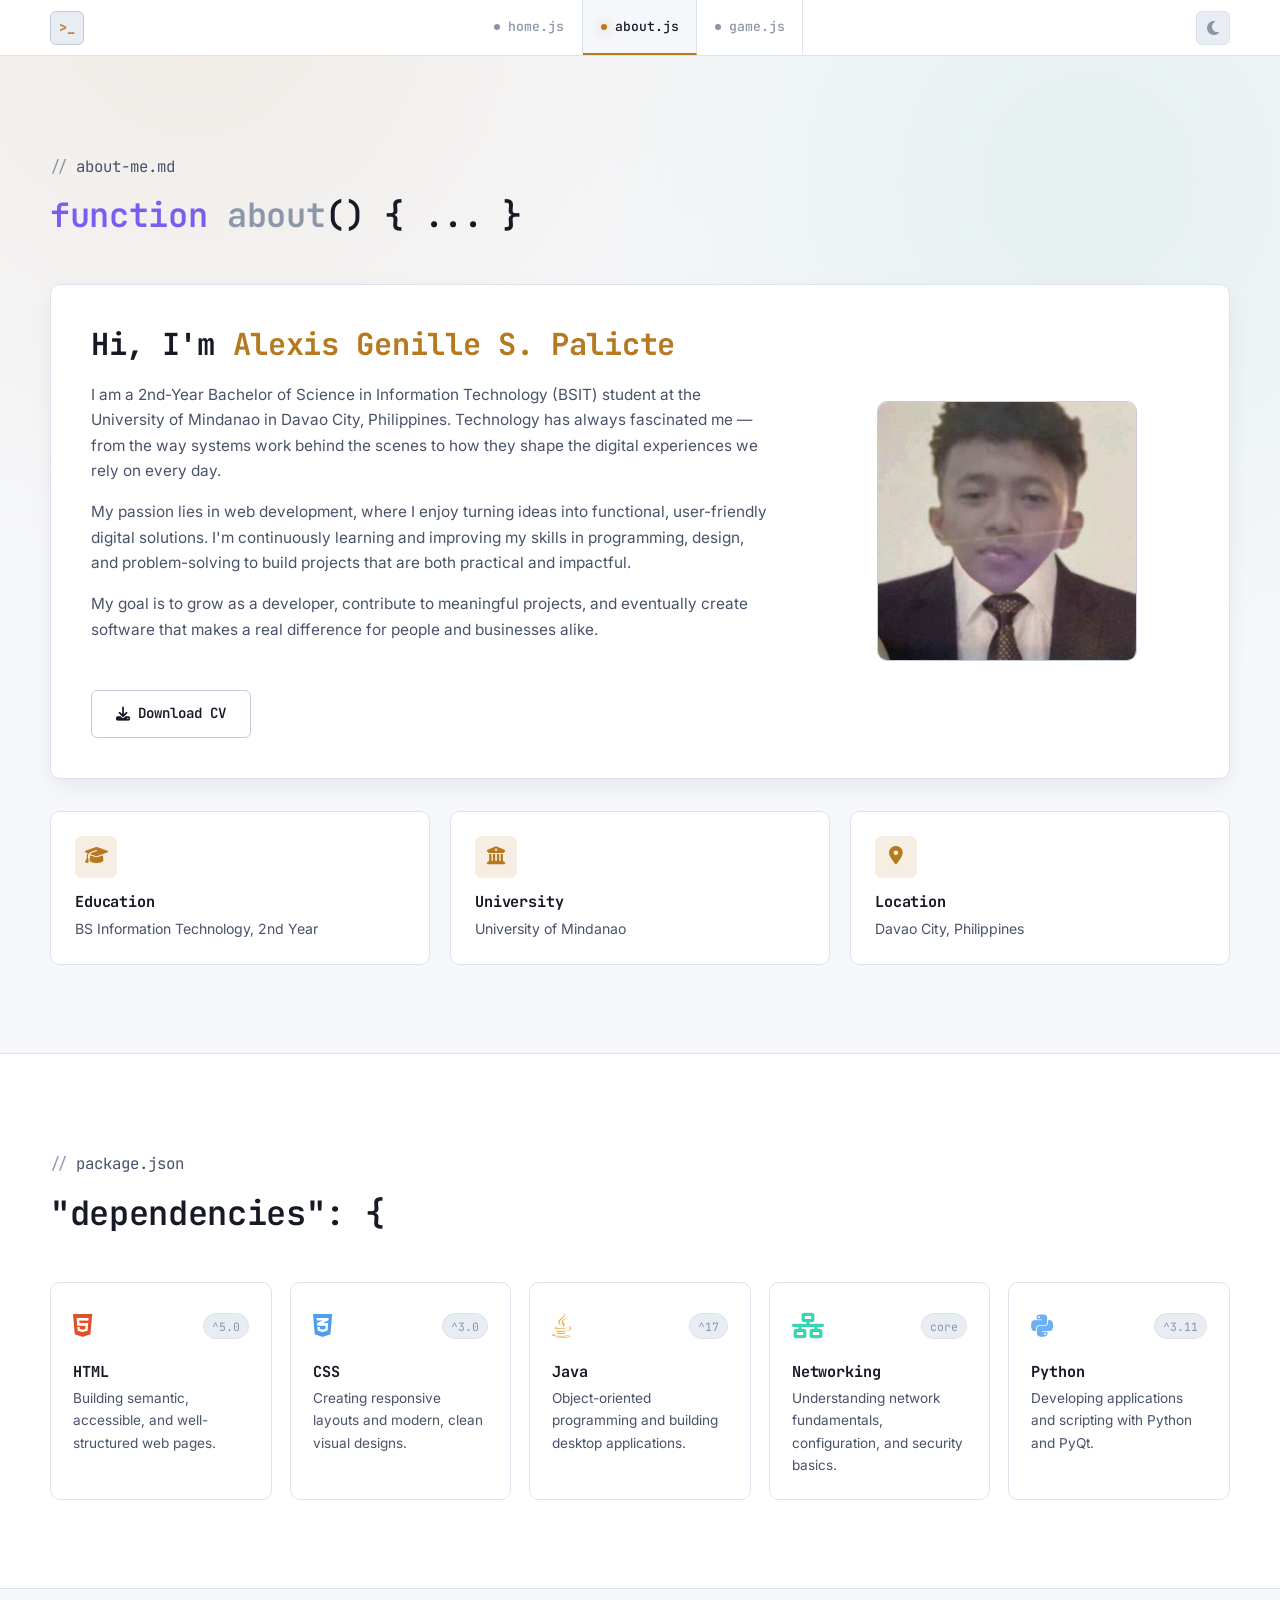
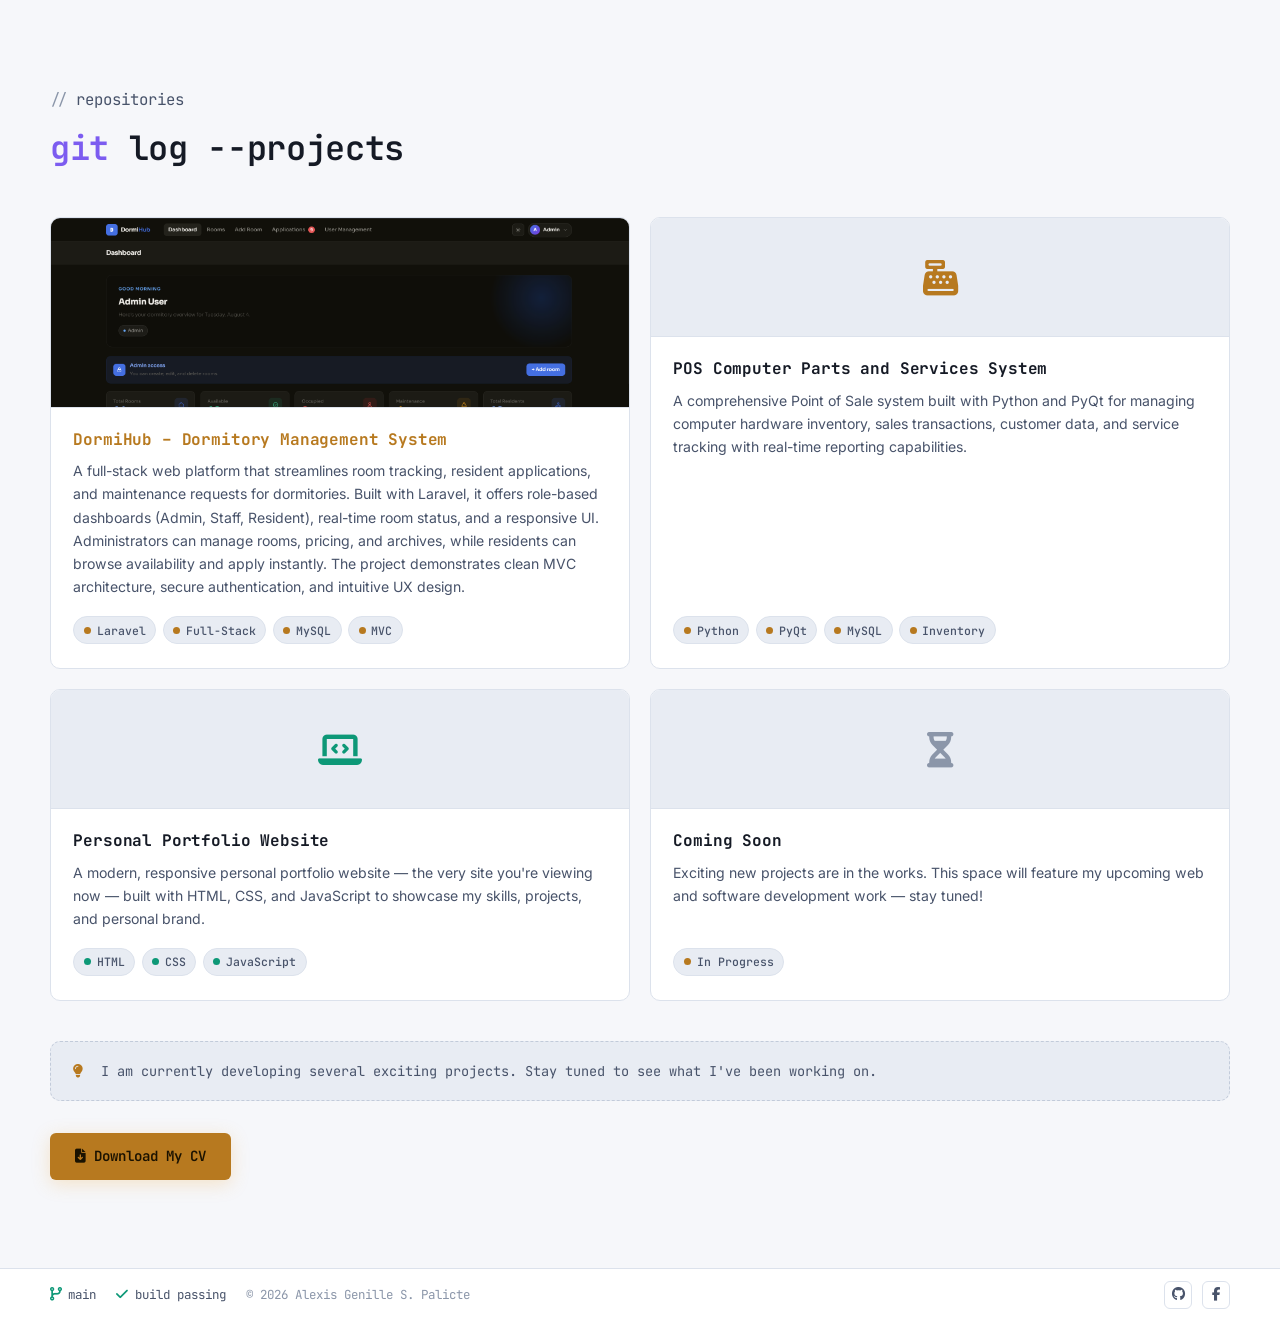
==== about.html @ ab134017 "first commit" ====
<!DOCTYPE html>
<html lang="en">
<head>
  <meta charset="UTF-8">
  <meta name="viewport" content="width=device-width, initial-scale=1.0">

  <!-- SEO Meta Tags -->
  <title>About Me | Alexis Genille S. Palicte</title>
  <meta name="description" content="Learn more about Alexis Genille S. Palicte — a 2nd-Year BSIT student at the University of Mindanao, his skills, education, and projects including DormiHub (Dormitory Management System) and a POS Computer Parts and Services System built with Python PyQt.">
  <meta name="keywords" content="About Alexis Palicte, BSIT Portfolio, Skills, Projects, DormiHub, POS System, University of Mindanao">
  <meta name="author" content="Alexis Genille S. Palicte">

  <!-- Open Graph -->
  <meta property="og:title" content="About Me | Alexis Genille S. Palicte">
  <meta property="og:description" content="2nd-Year BSIT Student at the University of Mindanao. Skills, education, and projects.">
  <meta property="og:type" content="website">
  <meta property="og:image" content="2x2.jpg">
  <meta property="og:url" content="about.html">

  <!-- Twitter Card -->
  <meta name="twitter:card" content="summary">
  <meta name="twitter:title" content="About Me | Alexis Genille S. Palicte">
  <meta name="twitter:description" content="2nd-Year BSIT Student at the University of Mindanao.">
  <meta name="twitter:image" content="2x2.jpg">

  <!-- Google Fonts: JetBrains Mono / Inter -->
  <link rel="preconnect" href="https://fonts.googleapis.com">
  <link rel="preconnect" href="https://fonts.gstatic.com" crossorigin>
  <link href="https://fonts.googleapis.com/css2?family=JetBrains+Mono:wght@400;500;600;700;800&family=Inter:wght@400;500;600;700;800&display=swap" rel="stylesheet">

  <!-- Font Awesome 6 (Free) -->
  <link rel="stylesheet" href="https://cdnjs.cloudflare.com/ajax/libs/font-awesome/6.5.2/css/all.min.css">

  <!-- Favicon (inline SVG "AP") -->
  <link rel="icon" href="data:image/svg+xml,<svg xmlns='http://www.w3.org/2000/svg' viewBox='0 0 100 100'><rect width='100' height='100' rx='20' fill='%230a0e14'/><text x='50' y='65' font-size='38' font-family='monospace' font-weight='bold' fill='%23f0a93c' text-anchor='middle'>AP</text></svg>">

  <!-- Theme-color meta (read by browsers for UI tinting) -->
  <meta name="theme-color" content="#0a0e14" id="metaThemeColor">

  <!-- Anti-FOUC: apply saved theme before page renders -->
  <script>
    (function(){try{var t=localStorage.getItem('theme');if(t==='light'){document.documentElement.setAttribute('data-theme','light');var m=document.getElementById('metaThemeColor');if(m)m.setAttribute('content','#f6f7fa');}else if(!t&&window.matchMedia('(prefers-color-scheme: light)').matches){document.documentElement.setAttribute('data-theme','light');var m=document.getElementById('metaThemeColor');if(m)m.setAttribute('content','#f6f7fa');}}catch(e){}})();
  </script>

  <!-- Main Stylesheet -->
  <link rel="stylesheet" href="style.css">
</head>

<body>
  <a href="#main" class="skip-link">Skip to main content</a>

  <!-- ==================== NAVIGATION BAR ==================== -->
  <header class="navbar">
    <div class="container navbar__inner">
      <a href="index.html" class="nav-logo" aria-label="Alexis Palicte — Home">&gt;_</a>

      <nav class="nav-links" id="navLinks" aria-label="Main navigation">
        <a href="index.html" class="nav-link"><span class="tab-dot"></span>home.js</a>
        <a href="about.html" class="nav-link active" aria-current="page"><span class="tab-dot"></span>about.js</a>
        <a href="game.html" class="nav-link"><span class="tab-dot"></span>game.js</a>
      </nav>

      <div class="nav-actions">
        <button class="theme-toggle" id="themeToggle" aria-label="Toggle light/dark theme" title="Toggle theme">
          <i class="fa-solid fa-sun" aria-hidden="true"></i>
        </button>
        <button class="nav-toggle" id="navToggle" aria-label="Toggle navigation menu" aria-expanded="false" aria-controls="navLinks">
          <i class="fa-solid fa-bars" aria-hidden="true"></i>
        </button>
      </div>
    </div>
  </header>

  <!-- ==================== MAIN CONTENT ==================== -->
  <main id="main">

    <!-- ---------- BIO SECTION ---------- -->
    <section class="section">
      <div class="container">
        <div class="section__header fade-in">
          <p class="section__eyebrow">about-me.md</p>
          <h2><span class="fn">function</span> <span class="punc">about</span>() { ... }</h2>
        </div>

        <div class="about-bio win fade-in">
          <div class="about-bio__text">
            <h2>Hi, I'm <span>Alexis Genille S. Palicte</span></h2>
            <p>
              I am a 2nd-Year Bachelor of Science in Information Technology (BSIT) student
              at the University of Mindanao in Davao City, Philippines. Technology has always
              fascinated me — from the way systems work behind the scenes to how they shape
              the digital experiences we rely on every day.
            </p>
            <p>
              My passion lies in web development, where I enjoy turning ideas into
              functional, user-friendly digital solutions. I'm continuously learning and
              improving my skills in programming, design, and problem-solving to build
              projects that are both practical and impactful.
            </p>
            <p>
              My goal is to grow as a developer, contribute to meaningful projects, and
              eventually create software that makes a real difference for people and
              businesses alike.
            </p>

            <a href="assets/CV_Alexis_Genille_Palicte.pdf" class="btn btn--outline download-cv" download>
              <i class="fa-solid fa-download" aria-hidden="true"></i> Download CV
            </a>
          </div>

          <div class="about-bio__img-wrap">
            <img src="2x2.jpg" alt="Profile photo of Alexis Genille S. Palicte" class="about-bio__img">
          </div>
        </div>

        <!-- ---------- INFO CARDS ---------- -->
        <div class="info-cards">
          <article class="info-card fade-in">
            <div class="info-card__icon"><i class="fa-solid fa-graduation-cap" aria-hidden="true"></i></div>
            <h3>Education</h3>
            <p>BS Information Technology, 2nd Year</p>
          </article>

          <article class="info-card fade-in">
            <div class="info-card__icon"><i class="fa-solid fa-building-columns" aria-hidden="true"></i></div>
            <h3>University</h3>
            <p>University of Mindanao</p>
          </article>

          <article class="info-card fade-in">
            <div class="info-card__icon"><i class="fa-solid fa-location-dot" aria-hidden="true"></i></div>
            <h3>Location</h3>
            <p>Davao City, Philippines</p>
          </article>
        </div>
      </div>
    </section>

    <!-- ---------- SKILLS SECTION ---------- -->
    <section class="section" style="border-top: 1px solid var(--border); border-bottom: 1px solid var(--border); background: var(--bg-raised);">
      <div class="container">
        <div class="section__header fade-in">
          <p class="section__eyebrow">package.json</p>
          <h2>"dependencies": {</h2>
        </div>

        <div class="skills-grid">
          <article class="skill-card fade-in">
            <div class="skill-card__top">
              <div class="skill-card__icon skill-card__icon--html"><i class="fa-brands fa-html5" aria-hidden="true"></i></div>
              <span class="skill-card__version">^5.0</span>
            </div>
            <h3>HTML</h3>
            <p>Building semantic, accessible, and well-structured web pages.</p>
          </article>

          <article class="skill-card fade-in">
            <div class="skill-card__top">
              <div class="skill-card__icon skill-card__icon--css"><i class="fa-brands fa-css3-alt" aria-hidden="true"></i></div>
              <span class="skill-card__version">^3.0</span>
            </div>
            <h3>CSS</h3>
            <p>Creating responsive layouts and modern, clean visual designs.</p>
          </article>

          <article class="skill-card fade-in">
            <div class="skill-card__top">
              <div class="skill-card__icon skill-card__icon--java"><i class="fa-brands fa-java" aria-hidden="true"></i></div>
              <span class="skill-card__version">^17</span>
            </div>
            <h3>Java</h3>
            <p>Object-oriented programming and building desktop applications.</p>
          </article>

          <article class="skill-card fade-in">
            <div class="skill-card__top">
              <div class="skill-card__icon skill-card__icon--network"><i class="fa-solid fa-network-wired" aria-hidden="true"></i></div>
              <span class="skill-card__version">core</span>
            </div>
            <h3>Networking</h3>
            <p>Understanding network fundamentals, configuration, and security basics.</p>
          </article>

          <article class="skill-card fade-in">
            <div class="skill-card__top">
              <div class="skill-card__icon skill-card__icon--python"><i class="fa-brands fa-python" aria-hidden="true"></i></div>
              <span class="skill-card__version">^3.11</span>
            </div>
            <h3>Python</h3>
            <p>Developing applications and scripting with Python and PyQt.</p>
          </article>
        </div>
      </div>
    </section>

    <!-- ---------- PROJECTS SECTION ---------- -->
    <section class="section">
      <div class="container">
        <div class="section__header fade-in">
          <p class="section__eyebrow">repositories</p>
          <h2><span class="fn">git</span> log --projects</h2>
        </div>

        <div class="projects-grid">
          <!-- DormiHub — Featured Project -->
          <article class="project-card fade-in">
            <img src="Screenshot 2026-08-04 190849.png" alt="Screenshot of the DormiHub Dormitory Management System interface" class="project-card__img">
            <div class="project-card__body">
              <h3><a href="https://dormihub.onrender.com/" target="_blank" rel="noopener noreferrer">DormiHub – Dormitory Management System</a></h3>
              <p>
                A full-stack web platform that streamlines room tracking, resident applications, and
                maintenance requests for dormitories. Built with Laravel, it offers role-based dashboards
                (Admin, Staff, Resident), real-time room status, and a responsive UI. Administrators can
                manage rooms, pricing, and archives, while residents can browse availability and apply
                instantly. The project demonstrates clean MVC architecture, secure authentication, and
                intuitive UX design.
              </p>
              <div class="project-tags">
                <span class="project-tag">Laravel</span>
                <span class="project-tag">Full-Stack</span>
                <span class="project-tag">MySQL</span>
                <span class="project-tag">MVC</span>
              </div>
            </div>
          </article>

          <!-- Mandatory POS Project -->
          <article class="project-card fade-in">
            <div class="project-card__icon"><i class="fa-solid fa-cash-register" aria-hidden="true"></i></div>
            <div class="project-card__body">
              <h3>POS Computer Parts and Services System</h3>
              <p>
                A comprehensive Point of Sale system built with Python and PyQt for managing
                computer hardware inventory, sales transactions, customer data, and service
                tracking with real-time reporting capabilities.
              </p>
              <div class="project-tags">
                <span class="project-tag">Python</span>
                <span class="project-tag">PyQt</span>
                <span class="project-tag">MySQL</span>
                <span class="project-tag">Inventory</span>
              </div>
            </div>
          </article>

          <!-- Personal Portfolio Website -->
          <article class="project-card fade-in">
            <div class="project-card__icon project-card__icon--green"><i class="fa-solid fa-laptop-code" aria-hidden="true"></i></div>
            <div class="project-card__body">
              <h3>Personal Portfolio Website</h3>
              <p>
                A modern, responsive personal portfolio website — the very site you're
                viewing now — built with HTML, CSS, and JavaScript to showcase my skills,
                projects, and personal brand.
              </p>
              <div class="project-tags">
                <span class="project-tag project-tag--green">HTML</span>
                <span class="project-tag project-tag--green">CSS</span>
                <span class="project-tag project-tag--green">JavaScript</span>
              </div>
            </div>
          </article>

          <!-- Coming Soon -->
          <article class="project-card fade-in">
            <div class="project-card__icon project-card__icon--gray"><i class="fa-solid fa-hourglass-half" aria-hidden="true"></i></div>
            <div class="project-card__body">
              <h3>Coming Soon</h3>
              <p>
                Exciting new projects are in the works. This space will feature my upcoming
                web and software development work — stay tuned!
              </p>
              <div class="project-tags">
                <span class="project-tag">In Progress</span>
              </div>
            </div>
          </article>
        </div>

        <!-- Ongoing message -->
        <div class="projects-message fade-in">
          <i class="fa-solid fa-lightbulb" aria-hidden="true"></i>
          I am currently developing several exciting projects. Stay tuned to see what I've been working on.
        </div>

        <div class="download-cv">
          <a href="assets/CV_Alexis_Genille_Palicte.pdf" class="btn btn--primary" download>
            <i class="fa-solid fa-file-arrow-down" aria-hidden="true"></i> Download My CV
          </a>
        </div>
      </div>
    </section>
  </main>

  <!-- ==================== FOOTER ==================== -->
  <footer class="footer">
    <div class="container footer__inner">
      <div class="footer__status">
        <span><i class="fa-solid fa-code-branch" aria-hidden="true"></i> main</span>
        <span><i class="fa-solid fa-check" aria-hidden="true"></i> build passing</span>
        <span class="footer__tagline">&copy; 2026 Alexis Genille S. Palicte</span>
      </div>
      <div class="footer__socials">
        <a href="https://github.com/Alexis20050" target="_blank" rel="noopener noreferrer" aria-label="GitHub profile">
          <i class="fa-brands fa-github" aria-hidden="true"></i>
        </a>
        <a href="https://www.facebook.com/kyrie.strong.3" target="_blank" rel="noopener noreferrer" aria-label="Facebook profile">
          <i class="fa-brands fa-facebook-f" aria-hidden="true"></i>
        </a>
      </div>
    </div>
  </footer>

  <!-- Shared JavaScript -->
  <script src="script.js"></script>
</body>
</html>
---- style.css ----
/* ============================================================
   PERSONAL PORTFOLIO WEBSITE — Alexis Genille S. Palicte
   Design system: "editor" — a dark IDE-inspired identity built
   for a working programmer, not a template.
   ============================================================ */

/* ---------- CSS Custom Properties (Theme) ---------- */
:root {
  /* surfaces */
  --bg: #0a0e14;
  --bg-raised: #0f1420;
  --bg-panel: #121826;
  --bg-panel-2: #182131;
  --bg-inset: #060911;

  /* borders */
  --border: #212b3d;
  --border-strong: #2e3a52;

  /* text */
  --text: #e8edf6;
  --text-muted: #90a0b7;
  --text-dim: #5b6883;

  /* accents — amber "compiling" + teal "success" + violet "keyword" */
  --accent: #f0a93c;
  --accent-dim: #c98a2e;
  --accent-soft: rgba(240, 169, 60, 0.12);
  --teal: #35d6b0;
  --teal-soft: rgba(53, 214, 176, 0.12);
  --violet: #b58cf5;
  --violet-soft: rgba(181, 140, 245, 0.12);
  --red: #f16b6f;

  /* legacy aliases kept so nothing silently breaks */
  --primary: var(--accent);
  --primary-dark: var(--accent-dim);
  --secondary: var(--teal);
  --white: var(--bg-panel);
  --text-dark: var(--text);
  --text-light: var(--text-muted);
  --bg-light: var(--bg);

  --shadow: 0 24px 60px -12px rgba(0, 0, 0, 0.55);
  --shadow-sm: 0 8px 24px -6px rgba(0, 0, 0, 0.4);
  --radius: 10px;
  --radius-sm: 6px;
  --transition: 0.2s cubic-bezier(0.4, 0, 0.2, 1);
  --nav-height: 56px;

  --font-mono: 'JetBrains Mono', 'Fira Code', ui-monospace, monospace;
  --font-main: 'Inter', system-ui, sans-serif;

  /* ambient effects */
  color-scheme: dark;
  --bg-glow-1: rgba(240, 169, 60, 0.06);
  --bg-glow-2: rgba(53, 214, 176, 0.05);
  --grid-line: rgba(255, 255, 255, 0.025);
  --overlay: rgba(6, 9, 17, 0.75);
}

/* ============================================================
   LIGHT THEME — "editor light"
   Overrides on <html data-theme="light">. Set early by an
   inline script so there is never a flash of the wrong theme.
   ============================================================ */
html[data-theme="light"] {
  color-scheme: light;

  /* surfaces */
  --bg: #f6f7fa;
  --bg-raised: #ffffff;
  --bg-panel: #ffffff;
  --bg-panel-2: #edf0f5;
  --bg-inset: #e8ecf3;

  /* borders */
  --border: #dce2ec;
  --border-strong: #c2cbda;

  /* text */
  --text: #151a25;
  --text-muted: #48536a;
  --text-dim: #8b96a9;

  /* accents — darkened for readable contrast on light surfaces */
  --accent: #b7791f;
  --accent-dim: #996419;
  --accent-soft: rgba(183, 121, 31, 0.13);
  --teal: #0d9877;
  --teal-soft: rgba(13, 152, 119, 0.12);
  --violet: #7c5cf0;
  --violet-soft: rgba(124, 92, 240, 0.12);
  --red: #d64550;

  /* ambient effects */
  --bg-glow-1: rgba(183, 121, 31, 0.09);
  --bg-glow-2: rgba(13, 152, 119, 0.07);
  --grid-line: rgba(21, 26, 37, 0.055);
  --overlay: rgba(21, 26, 37, 0.45);

  --shadow: 0 24px 60px -12px rgba(21, 26, 37, 0.18);
  --shadow-sm: 0 8px 24px -6px rgba(21, 26, 37, 0.1);
}

/* Light-mode micro overrides for values hardcoded for the dark theme */
html[data-theme="light"] .hero__img,
html[data-theme="light"] .about-bio__img {
  filter: grayscale(0.08) contrast(1.02);
}

html[data-theme="light"] .social-btn--github i { color: #334155; }
html[data-theme="light"] .social-btn--fb i     { color: #1e6fd9; }

html[data-theme="light"] .nav-link.active .tab-dot {
  box-shadow: 0 0 8px rgba(183, 121, 31, 0.5);
}

/* Smooth cross-fade when the theme is switched (JS adds/removes the class) */
html.theme-transition *,
html.theme-transition *::before,
html.theme-transition *::after {
  transition: background-color 0.3s ease, border-color 0.3s ease,
              color 0.3s ease, box-shadow 0.3s ease, fill 0.3s ease !important;
}

/* ---------- Reset & Base ---------- */
* {
  margin: 0;
  padding: 0;
  box-sizing: border-box;
}

html {
  scroll-behavior: smooth;
}

@media (prefers-reduced-motion: reduce) {
  html { scroll-behavior: auto; }
  *, *::before, *::after {
    animation-duration: 0.001ms !important;
    animation-iteration-count: 1 !important;
    transition-duration: 0.001ms !important;
    scroll-behavior: auto !important;
  }
}

body {
  font-family: var(--font-main);
  background-color: var(--bg);
  background-image:
    radial-gradient(circle at 15% 0%, var(--bg-glow-1), transparent 40%),
    radial-gradient(circle at 85% 20%, var(--bg-glow-2), transparent 40%);
  background-attachment: fixed;
  color: var(--text);
  line-height: 1.65;
  min-height: 100vh;
  display: flex;
  flex-direction: column;
  padding-top: var(--nav-height);
}

img {
  max-width: 100%;
  display: block;
}

a {
  text-decoration: none;
  color: var(--accent);
  transition: color var(--transition);
}

a:hover {
  color: #f6c479;
}

ul {
  list-style: none;
}

.container {
  width: min(1180px, 100% - 3rem);
  margin-inline: auto;
}

h1, h2, h3, h4 {
  line-height: 1.25;
  font-weight: 700;
  letter-spacing: -0.01em;
}

.section {
  padding: 5.5rem 0;
}

/* Section header styled as a code comment + file path */
.section__eyebrow {
  display: inline-flex;
  align-items: center;
  gap: 0.5rem;
  font-family: var(--font-mono);
  font-size: 0.8rem;
  color: var(--teal);
  margin-bottom: 0.9rem;
}

.section__eyebrow::before {
  content: '//';
  color: var(--text-dim);
}

.section__header {
  margin-bottom: 3rem;
}

.section__header h2 {
  font-family: var(--font-mono);
  font-size: clamp(1.5rem, 3.4vw, 2.1rem);
  color: var(--text);
  font-weight: 600;
}

.section__header h2 .fn {
  color: var(--violet);
}

.section__header h2 .punc {
  color: var(--text-dim);
}

.section__header p {
  color: var(--text-muted);
  margin-top: 0.6rem;
  max-width: 560px;
  font-size: 0.98rem;
}

/* ---------- Focus Styles (Accessibility) ---------- */
a:focus-visible,
button:focus-visible,
input:focus-visible,
select:focus-visible,
textarea:focus-visible {
  outline: 2px solid var(--accent);
  outline-offset: 2px;
  border-radius: 4px;
}

/* ---------- Skip Link ---------- */
.skip-link {
  position: absolute;
  top: -100px;
  left: 16px;
  background: var(--accent);
  color: #1a1200;
  font-weight: 600;
  padding: 0.6rem 1rem;
  border-radius: var(--radius-sm);
  z-index: 9999;
  transition: top var(--transition);
}

.skip-link:focus {
  top: 10px;
}

/* ============================================================
   NAVIGATION — styled as an editor tab bar
   ============================================================ */
.navbar {
  position: fixed;
  top: 0;
  left: 0;
  right: 0;
  height: var(--nav-height);
  background: var(--bg-raised);
  border-bottom: 1px solid var(--border);
  z-index: 1000;
}

.navbar__inner {
  height: 100%;
  display: flex;
  align-items: center;
  justify-content: space-between;
  gap: 1rem;
}

/* Logo badge — prompt glyph */
.nav-logo {
  display: inline-flex;
  align-items: center;
  justify-content: center;
  width: 34px;
  height: 34px;
  border-radius: var(--radius-sm);
  background: var(--bg-inset);
  border: 1px solid var(--border-strong);
  color: var(--accent);
  font-family: var(--font-mono);
  font-weight: 700;
  font-size: 0.85rem;
  transition: border-color var(--transition), color var(--transition);
  flex-shrink: 0;
}

.nav-logo:hover {
  border-color: var(--accent);
  color: #f6c479;
}

/* Nav links styled as file tabs */
.nav-links {
  display: flex;
  align-items: stretch;
  gap: 0;
  height: 100%;
}

.nav-link {
  display: inline-flex;
  align-items: center;
  gap: 0.5rem;
  padding: 0 1.1rem;
  height: 100%;
  color: var(--text-dim);
  font-family: var(--font-mono);
  font-weight: 500;
  font-size: 0.82rem;
  line-height: 1;
  border-right: 1px solid var(--border);
  border-bottom: 2px solid transparent;
  transition: background var(--transition), color var(--transition), border-color var(--transition);
}

.nav-link i {
  font-size: 0.85rem;
  color: inherit;
}

.nav-link .tab-dot {
  width: 6px;
  height: 6px;
  border-radius: 50%;
  background: var(--text-dim);
  flex-shrink: 0;
}

.nav-link:hover {
  color: var(--text);
  background: var(--bg-panel);
}

/* Active state — the "open file" tab */
.nav-link.active {
  color: var(--text);
  background: var(--bg);
  border-bottom-color: var(--accent);
}

.nav-link.active .tab-dot {
  background: var(--accent);
  box-shadow: 0 0 8px rgba(240, 169, 60, 0.7);
}

/* Hamburger (mobile) */
.nav-toggle {
  display: none;
  background: none;
  border: none;
  font-size: 1.3rem;
  color: var(--text);
  cursor: pointer;
  padding: 0.5rem;
  border-radius: var(--radius-sm);
}

.nav-toggle:hover {
  color: var(--accent);
}

/* Nav actions group (hamburger + theme toggle) */
.nav-actions {
  display: flex;
  align-items: center;
  gap: 0.6rem;
}

/* Theme toggle — editor-style button */
.theme-toggle {
  display: inline-flex;
  align-items: center;
  justify-content: center;
  width: 34px;
  height: 34px;
  background: var(--bg-inset);
  border: 1px solid var(--border);
  border-radius: var(--radius-sm);
  color: var(--text-dim);
  cursor: pointer;
  font-size: 1rem;
  line-height: 1;
  transition: border-color var(--transition), color var(--transition), background var(--transition);
}

.theme-toggle:hover {
  border-color: var(--accent);
  color: var(--accent);
}

.theme-toggle:active {
  transform: scale(0.92);
}

.theme-toggle i {
  pointer-events: none;
}

/* ============================================================
   FOOTER — styled as an editor status bar
   ============================================================ */
.footer {
  background: var(--bg-raised);
  border-top: 1px solid var(--border);
  color: var(--text-muted);
  padding: 0;
  margin-top: auto;
  font-family: var(--font-mono);
  font-size: 0.78rem;
}

.footer__inner {
  display: flex;
  align-items: center;
  justify-content: space-between;
  gap: 1.5rem;
  padding: 0.75rem 0;
  flex-wrap: wrap;
}

.footer__status {
  display: flex;
  align-items: center;
  gap: 1.25rem;
  flex-wrap: wrap;
}

.footer__status span {
  display: inline-flex;
  align-items: center;
  gap: 0.4rem;
  white-space: nowrap;
}

.footer__status i {
  color: var(--teal);
  font-size: 0.85rem;
}

.footer__center {
  text-align: center;
  color: var(--text-dim);
}

.footer__tagline {
  color: var(--text-dim);
}

.footer__socials {
  display: flex;
  gap: 0.6rem;
}

.footer__socials a {
  display: inline-flex;
  align-items: center;
  justify-content: center;
  width: 28px;
  height: 28px;
  border-radius: var(--radius-sm);
  background: var(--bg-panel);
  border: 1px solid var(--border);
  color: var(--text-muted);
  font-size: 0.85rem;
  transition: background var(--transition), color var(--transition), border-color var(--transition);
}

.footer__socials a:hover {
  border-color: var(--accent);
  color: var(--accent);
}

/* ============================================================
   IDE WINDOW CHROME (shared component)
   Used for hero terminal, cards, project repo cards
   ============================================================ */
.win {
  background: var(--bg-panel);
  border: 1px solid var(--border);
  border-radius: var(--radius);
  box-shadow: var(--shadow-sm);
  overflow: hidden;
}

.win__bar {
  display: flex;
  align-items: center;
  gap: 0.5rem;
  padding: 0.65rem 0.9rem;
  background: var(--bg-panel-2);
  border-bottom: 1px solid var(--border);
}

.win__dot {
  width: 10px;
  height: 10px;
  border-radius: 50%;
  background: var(--border-strong);
}

.win__dot--red { background: #f16b6f; }
.win__dot--yellow { background: #f0c33c; }
.win__dot--green { background: #3fcf8e; }

.win__path {
  margin-left: 0.5rem;
  font-family: var(--font-mono);
  font-size: 0.75rem;
  color: var(--text-dim);
}

/* ============================================================
   HOME PAGE — HERO
   ============================================================ */
.hero {
  position: relative;
  min-height: calc(100vh - var(--nav-height));
  display: flex;
  align-items: center;
  overflow: hidden;
  padding: 3.5rem 0;
}

.hero::before {
  content: '';
  position: absolute;
  inset: 0;
  background-image: linear-gradient(var(--grid-line) 1px, transparent 1px),
    linear-gradient(90deg, var(--grid-line) 1px, transparent 1px);
  background-size: 42px 42px;
  mask-image: radial-gradient(ellipse 80% 60% at 50% 30%, black 40%, transparent 100%);
  pointer-events: none;
}

.hero__inner {
  position: relative;
  z-index: 1;
  display: grid;
  grid-template-columns: 1.15fr 0.85fr;
  align-items: center;
  gap: 3rem;
}

/* Terminal-style intro */
.terminal {
  width: 100%;
  font-family: var(--font-mono);
}

.terminal__body {
  padding: 1.4rem 1.5rem 1.6rem;
  font-size: 0.92rem;
}

.terminal__line {
  display: flex;
  gap: 0.6rem;
  margin-bottom: 0.5rem;
  color: var(--text-muted);
  flex-wrap: wrap;
}

.terminal__prompt {
  color: var(--teal);
  flex-shrink: 0;
}

.terminal__cmd {
  color: var(--text);
}

.terminal__out {
  color: var(--text-muted);
  margin-left: 1.4rem;
  margin-bottom: 0.9rem;
}

.terminal__out strong {
  color: var(--text);
  font-weight: 600;
}

.hero__name {
  font-family: var(--font-mono);
  font-size: clamp(1.5rem, 3.4vw, 2.1rem);
  font-weight: 700;
  color: var(--accent);
  margin: 0.15rem 0 0.35rem;
}

.hero__title {
  font-size: clamp(0.98rem, 1.6vw, 1.1rem);
  color: var(--text);
  font-weight: 500;
}

.hero__tagline {
  font-size: 0.92rem;
  color: var(--text-muted);
  margin-top: 0.35rem;
  max-width: 460px;
}

.cursor {
  display: inline-block;
  width: 8px;
  height: 1.05em;
  background: var(--accent);
  margin-left: 2px;
  vertical-align: text-bottom;
  animation: blink 1s step-end infinite;
}

@keyframes blink {
  0%, 50% { opacity: 1; }
  50.01%, 100% { opacity: 0; }
}

.terminal__actions {
  display: flex;
  flex-wrap: wrap;
  gap: 0.7rem;
  margin-top: 1.3rem;
  padding-top: 1.1rem;
  border-top: 1px dashed var(--border);
}

/* Social buttons */
.social-btn {
  display: inline-flex;
  align-items: center;
  gap: 0.5rem;
  padding: 0.5rem 0.9rem;
  border-radius: var(--radius-sm);
  font-weight: 500;
  font-size: 0.82rem;
  font-family: var(--font-mono);
  background: var(--bg-panel-2);
  color: var(--text-muted);
  border: 1px solid var(--border);
  transition: transform var(--transition), border-color var(--transition), color var(--transition);
}

.social-btn i {
  font-size: 0.95rem;
}

.social-btn--github i  { color: #cbd5e1; }
.social-btn--fb i      { color: #6ab0f3; }
.social-btn--email i   { color: var(--accent); }

.social-btn:hover {
  transform: translateY(-2px);
  border-color: var(--border-strong);
  color: var(--text);
}

/* CTA buttons */
.cta-btns {
  display: flex;
  flex-wrap: wrap;
  gap: 0.9rem;
}

.btn {
  display: inline-flex;
  align-items: center;
  justify-content: center;
  gap: 0.5rem;
  padding: 0.7rem 1.5rem;
  border-radius: var(--radius-sm);
  font-weight: 600;
  font-size: 0.88rem;
  font-family: var(--font-mono);
  border: 1px solid transparent;
  cursor: pointer;
  transition: transform var(--transition), box-shadow var(--transition), background var(--transition), color var(--transition), border-color var(--transition);
}

.btn--primary {
  background: var(--accent);
  color: #1a1200;
  box-shadow: 0 4px 18px rgba(240, 169, 60, 0.25);
}

.btn--primary:hover {
  background: #f6c479;
  transform: translateY(-2px);
  box-shadow: 0 8px 22px rgba(240, 169, 60, 0.32);
  color: #1a1200;
}

.btn--secondary {
  background: var(--teal);
  color: #06231c;
  box-shadow: 0 4px 18px rgba(53, 214, 176, 0.25);
}

.btn--secondary:hover {
  background: #5fe6c6;
  transform: translateY(-2px);
  color: #06231c;
}

.btn--outline {
  background: transparent;
  color: var(--text);
  border-color: var(--border-strong);
}

.btn--outline:hover {
  border-color: var(--accent);
  color: var(--accent);
  transform: translateY(-2px);
}

/* Hero image — bracket frame instead of a circle avatar */
.hero__img-wrap {
  display: flex;
  justify-content: center;
  align-items: center;
  position: relative;
}

.hero__img-frame {
  position: relative;
  width: min(280px, 80%);
}

.hero__img-frame::before,
.hero__img-frame::after {
  content: '';
  position: absolute;
  width: 26px;
  height: 26px;
  border: 2px solid var(--accent);
  z-index: 2;
}

.hero__img-frame::before {
  top: -10px;
  left: -10px;
  border-right: none;
  border-bottom: none;
}

.hero__img-frame::after {
  bottom: -10px;
  right: -10px;
  border-left: none;
  border-top: none;
}

.hero__img {
  width: 100%;
  aspect-ratio: 1 / 1;
  object-fit: cover;
  border: 1px solid var(--border-strong);
  filter: grayscale(0.25) contrast(1.05);
}

.hero__img-tag {
  position: absolute;
  bottom: -14px;
  left: 50%;
  transform: translateX(-50%);
  background: var(--bg-inset);
  border: 1px solid var(--border-strong);
  color: var(--teal);
  font-family: var(--font-mono);
  font-size: 0.7rem;
  padding: 0.25rem 0.7rem;
  border-radius: 20px;
  white-space: nowrap;
  z-index: 3;
}

/* ============================================================
   ABOUT PAGE — BIO
   ============================================================ */
.about-bio {
  display: grid;
  grid-template-columns: 1.3fr 0.7fr;
  align-items: center;
  gap: 3.5rem;
  padding: 2.5rem;
}

.about-bio__text h2 {
  font-family: var(--font-mono);
  font-size: clamp(1.4rem, 3vw, 1.9rem);
  margin-bottom: 1.2rem;
  color: var(--text);
}

.about-bio__text h2 span {
  color: var(--accent);
}

.about-bio__text p {
  color: var(--text-muted);
  margin-bottom: 1rem;
  font-size: 0.96rem;
}

.about-bio__img-wrap {
  text-align: center;
}

.about-bio__img {
  width: 260px;
  height: 260px;
  object-fit: cover;
  border: 1px solid var(--border-strong);
  border-radius: var(--radius);
  filter: grayscale(0.25) contrast(1.05);
  margin: 0 auto;
}

/* Info cards */
.info-cards {
  display: grid;
  grid-template-columns: repeat(3, 1fr);
  gap: 1.25rem;
  margin-top: 2rem;
}

.info-card {
  background: var(--bg-panel);
  border: 1px solid var(--border);
  border-radius: var(--radius);
  padding: 1.5rem;
  text-align: left;
  transition: transform var(--transition), border-color var(--transition);
}

.info-card:hover {
  transform: translateY(-4px);
  border-color: var(--border-strong);
}

.info-card__icon {
  display: inline-flex;
  align-items: center;
  justify-content: center;
  width: 42px;
  height: 42px;
  border-radius: var(--radius-sm);
  background: var(--accent-soft);
  color: var(--accent);
  font-size: 1.15rem;
  margin-bottom: 0.9rem;
}

.info-card h3 {
  font-family: var(--font-mono);
  font-size: 0.95rem;
  margin-bottom: 0.35rem;
  color: var(--text);
}

.info-card p {
  color: var(--text-muted);
  font-size: 0.88rem;
}

/* ============================================================
   ABOUT PAGE — SKILLS (styled like a package manifest)
   ============================================================ */
.skills-grid {
  display: grid;
  grid-template-columns: repeat(auto-fit, minmax(210px, 1fr));
  gap: 1.1rem;
}

.skill-card {
  background: var(--bg-panel);
  border: 1px solid var(--border);
  border-radius: var(--radius);
  padding: 1.4rem;
  text-align: left;
  transition: transform var(--transition), border-color var(--transition);
  position: relative;
}

.skill-card:hover {
  transform: translateY(-4px);
  border-color: var(--border-strong);
}

.skill-card__top {
  display: flex;
  align-items: center;
  justify-content: space-between;
  margin-bottom: 0.9rem;
}

.skill-card__icon {
  font-size: 1.6rem;
}

.skill-card__version {
  font-family: var(--font-mono);
  font-size: 0.72rem;
  color: var(--text-dim);
  background: var(--bg-inset);
  border: 1px solid var(--border);
  padding: 0.15rem 0.5rem;
  border-radius: 20px;
}

.skill-card__icon--html     { color: #e34f26; }
.skill-card__icon--css      { color: #4d9fec; }
.skill-card__icon--java     { color: #f0a93c; }
.skill-card__icon--network  { color: #35d6b0; }
.skill-card__icon--python   { color: #6ab0f3; }

.skill-card h3 {
  font-family: var(--font-mono);
  font-size: 0.95rem;
  margin-bottom: 0.4rem;
  color: var(--text);
}

.skill-card p {
  color: var(--text-muted);
  font-size: 0.85rem;
}

/* ============================================================
   ABOUT PAGE — PROJECTS (styled like repo cards)
   ============================================================ */
.projects-grid {
  display: grid;
  grid-template-columns: repeat(2, 1fr);
  gap: 1.25rem;
}

.project-card {
  background: var(--bg-panel);
  border: 1px solid var(--border);
  border-radius: var(--radius);
  overflow: hidden;
  display: flex;
  flex-direction: column;
  transition: transform var(--transition), border-color var(--transition);
}

.project-card:hover {
  transform: translateY(-4px);
  border-color: var(--border-strong);
}

.project-card__img {
  width: 100%;
  height: 190px;
  object-fit: cover;
  object-position: top;
  border-bottom: 1px solid var(--border);
  filter: saturate(0.9);
}

.project-card__icon {
  display: flex;
  align-items: center;
  justify-content: center;
  font-size: 2.2rem;
  padding: 2.6rem 1rem;
  background: var(--bg-inset);
  color: var(--accent);
  border-bottom: 1px solid var(--border);
}

.project-card__icon--green { color: var(--teal); }
.project-card__icon--gray  { color: var(--text-dim); }

.project-card__body {
  padding: 1.35rem 1.4rem 1.5rem;
  display: flex;
  flex-direction: column;
  flex: 1;
}

.project-card__body h3 {
  font-family: var(--font-mono);
  font-size: 1rem;
  margin-bottom: 0.6rem;
  color: var(--text);
}

.project-card__body p {
  color: var(--text-muted);
  font-size: 0.88rem;
  margin-bottom: 1.1rem;
  flex: 1;
}

.project-tags {
  display: flex;
  flex-wrap: wrap;
  gap: 0.4rem;
}

.project-tag {
  display: inline-flex;
  align-items: center;
  gap: 0.35rem;
  background: var(--bg-inset);
  border: 1px solid var(--border);
  color: var(--text-muted);
  font-family: var(--font-mono);
  font-size: 0.72rem;
  font-weight: 500;
  padding: 0.22rem 0.6rem;
  border-radius: 20px;
}

.project-tag::before {
  content: '';
  width: 7px;
  height: 7px;
  border-radius: 50%;
  background: var(--accent);
  flex-shrink: 0;
}

.project-tag--green::before {
  background: var(--teal);
}

.projects-message {
  margin-top: 2.5rem;
  padding: 1.1rem 1.4rem;
  background: var(--bg-inset);
  border: 1px dashed var(--border-strong);
  border-radius: var(--radius);
  color: var(--text-muted);
  font-family: var(--font-mono);
  font-size: 0.85rem;
}

.projects-message i {
  color: var(--accent);
  margin-right: 0.6rem;
}

.download-cv {
  margin-top: 2rem;
}

/* ============================================================
   GAME PAGE — ROCK PAPER SCISSORS
   ============================================================ */
.game {
  min-height: calc(100vh - var(--nav-height));
  display: flex;
  align-items: flex-start;
  justify-content: center;
  padding: 3.5rem 0;
}

.game__card {
  width: min(650px, 100%);
  text-align: center;
}

.game__title {
  font-family: var(--font-mono);
  font-size: clamp(1.3rem, 3vw, 1.7rem);
  color: var(--text);
  margin-bottom: 0.3rem;
}

.game__subtitle {
  color: var(--text-muted);
  margin-bottom: 2rem;
  font-size: 0.92rem;
}

/* Scoreboard */
.game__scoreboard {
  display: grid;
  grid-template-columns: 1fr 1fr;
  gap: 1.25rem;
  margin-bottom: 1.8rem;
}

.game__score {
  background: var(--bg-inset);
  border: 1px solid var(--border);
  border-radius: var(--radius);
  padding: 1rem;
}

.game__score-label {
  font-family: var(--font-mono);
  font-size: 0.72rem;
  font-weight: 600;
  text-transform: uppercase;
  letter-spacing: 1px;
  color: var(--text-dim);
}

.game__score--computer .game__score-label { color: var(--teal); }

.game__score-number {
  font-family: var(--font-mono);
  font-size: 2.4rem;
  font-weight: 700;
  color: var(--text);
  line-height: 1.2;
}

/* Choice display */
.game__choices {
  display: flex;
  align-items: center;
  justify-content: center;
  gap: 1.5rem;
  margin-bottom: 1.5rem;
  min-height: 110px;
}

.game__choice-box {
  display: flex;
  flex-direction: column;
  align-items: center;
  gap: 0.4rem;
  width: 90px;
  padding: 1rem;
  background: var(--bg-inset);
  border: 1px solid var(--border);
  border-radius: var(--radius);
  transition: transform var(--transition), border-color var(--transition);
}

.game__choice-box.has-choice {
  transform: scale(1.05);
  border-color: var(--accent);
}

.game__emoji {
  font-size: 2.6rem;
  line-height: 1;
}

.game__choice-name {
  font-family: var(--font-mono);
  font-size: 0.72rem;
  font-weight: 600;
  color: var(--text-muted);
  text-transform: uppercase;
  letter-spacing: 0.5px;
}

.game__vs {
  font-family: var(--font-mono);
  font-size: 1.1rem;
  font-weight: 700;
  color: var(--text-dim);
}

/* Round result */
.game__result {
  font-family: var(--font-mono);
  font-size: 0.98rem;
  font-weight: 500;
  min-height: 2rem;
  margin-bottom: 1.8rem;
  color: var(--text);
}

/* Action buttons */
.game__actions {
  display: flex;
  flex-wrap: wrap;
  justify-content: center;
  gap: 1rem;
  margin-bottom: 1.8rem;
}

.game__btn {
  display: inline-flex;
  flex-direction: column;
  align-items: center;
  gap: 0.4rem;
  padding: 1rem 1.4rem;
  border: 1px solid var(--border);
  border-radius: var(--radius);
  background: var(--bg-inset);
  cursor: pointer;
  font-family: var(--font-main);
  transition: transform var(--transition), border-color var(--transition);
}

.game__btn:hover {
  transform: translateY(-4px);
  border-color: var(--accent);
}

.game__btn:disabled {
  opacity: 0.5;
  cursor: not-allowed;
  transform: none;
}

.game__btn-emoji {
  font-size: 2rem;
}

.game__btn-label {
  font-family: var(--font-mono);
  font-size: 0.85rem;
  font-weight: 600;
  color: var(--text);
}

/* Reset */
.game__reset {
  background: none;
  border: none;
  color: var(--text-dim);
  font-family: var(--font-mono);
  font-size: 0.85rem;
  cursor: pointer;
  text-decoration: underline;
  transition: color var(--transition);
}

.game__reset:hover {
  color: var(--accent);
}

/* Game over overlay */
.game__over {
  display: none;
  position: fixed;
  inset: 0;
  background: var(--overlay);
  backdrop-filter: blur(4px);
  z-index: 2000;
  align-items: center;
  justify-content: center;
  padding: 1rem;
}

.game__over.show {
  display: flex;
}

.game__over-card {
  background: var(--bg-panel);
  border: 1px solid var(--border-strong);
  border-radius: var(--radius);
  box-shadow: var(--shadow);
  padding: 2.2rem;
  text-align: center;
  max-width: 420px;
  width: 100%;
}

.game__over-card h3 {
  font-family: var(--font-mono);
  font-size: 1.5rem;
  margin-bottom: 0.8rem;
  color: var(--text);
}

.game__over-card p {
  color: var(--text-muted);
  margin-bottom: 1.8rem;
  font-size: 0.92rem;
}

/* ============================================================
   ANIMATIONS
   ============================================================ */
.fade-in {
  opacity: 0;
  transform: translateY(20px);
  transition: opacity 0.6s ease, transform 0.6s ease;
}

.fade-in.visible {
  opacity: 1;
  transform: translateY(0);
}

/* ============================================================
   RESPONSIVE BREAKPOINTS
   ============================================================ */

/* Tablet / small desktop — 992px */
@media (max-width: 992px) {
  .hero__inner {
    grid-template-columns: 1fr;
    gap: 2.5rem;
  }

  .hero__img-wrap {
    order: -1;
  }

  .about-bio {
    grid-template-columns: 1fr;
    text-align: left;
  }

  .about-bio__img-wrap {
    order: -1;
    text-align: center;
  }

  .projects-grid {
    grid-template-columns: repeat(2, 1fr);
  }
}

/* Mobile landscape — 768px */
@media (max-width: 768px) {
  /* Hamburger nav */
  .nav-toggle {
    display: block;
  }

  .nav-links {
    position: absolute;
    top: var(--nav-height);
    left: 0;
    right: 0;
    flex-direction: column;
    align-items: stretch;
    background: var(--bg-raised);
    border-bottom: 1px solid var(--border);
    box-shadow: var(--shadow);
    padding: 0.4rem 0 0.6rem;
    gap: 0;
    transform: translateY(-150%);
    opacity: 0;
    visibility: hidden;
    transition: transform 0.3s ease, opacity 0.3s ease, visibility 0.3s;
    height: auto;
  }

  .nav-links.open {
    transform: translateY(0);
    opacity: 1;
    visibility: visible;
  }

  .nav-link {
    padding: 0.85rem 1.5rem;
    justify-content: flex-start;
    height: auto;
    border-right: none;
    border-left: 2px solid transparent;
    border-bottom: none;
  }

  .nav-link.active {
    border-left-color: var(--accent);
    border-bottom: none;
  }

  .footer__inner {
    flex-direction: column;
    align-items: flex-start;
    gap: 0.6rem;
    padding: 1rem 0;
  }

  .footer__center {
    text-align: left;
  }

  .footer__socials {
    justify-content: flex-start;
  }

  .info-cards {
    grid-template-columns: 1fr;
  }

  .about-bio {
    padding: 1.6rem;
  }

  .about-bio__img {
    width: 200px;
    height: 200px;
  }

  .projects-grid {
    grid-template-columns: 1fr;
  }
}

/* Small mobile — 480px */
@media (max-width: 480px) {
  :root {
    --nav-height: 52px;
  }

  .container {
    width: min(100% - 1.5rem, 1200px);
  }

  .section {
    padding: 3.2rem 0;
  }

  .hero {
    padding: 2.5rem 0;
  }

  .terminal__body {
    padding: 1.1rem 1.1rem 1.3rem;
    font-size: 0.82rem;
  }

  .game__card {
    padding: 1.4rem;
  }

  .game {
    padding: 1.8rem 0;
  }

  .social-btn {
    padding: 0.45rem 0.8rem;
    font-size: 0.78rem;
  }

  .btn {
    padding: 0.65rem 1.2rem;
    font-size: 0.85rem;
  }

  .win__path {
    display: none;
  }
}
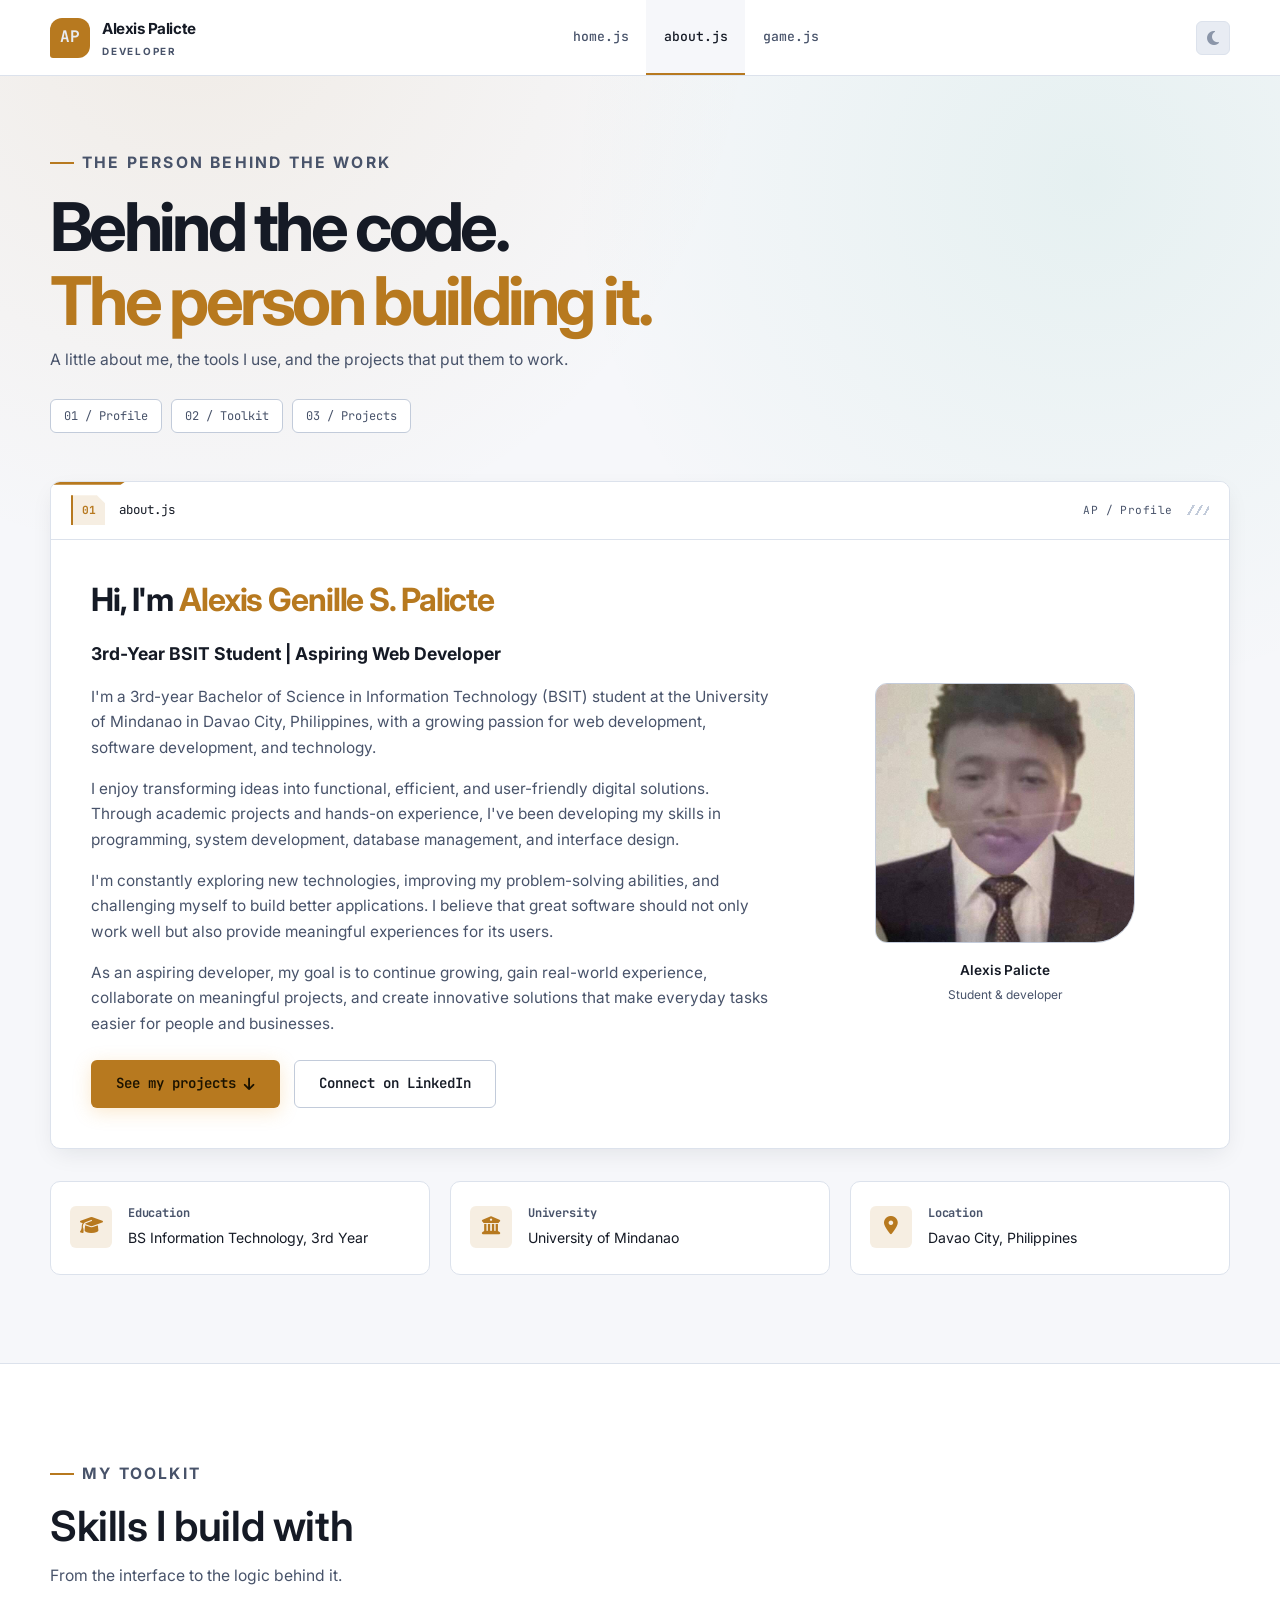
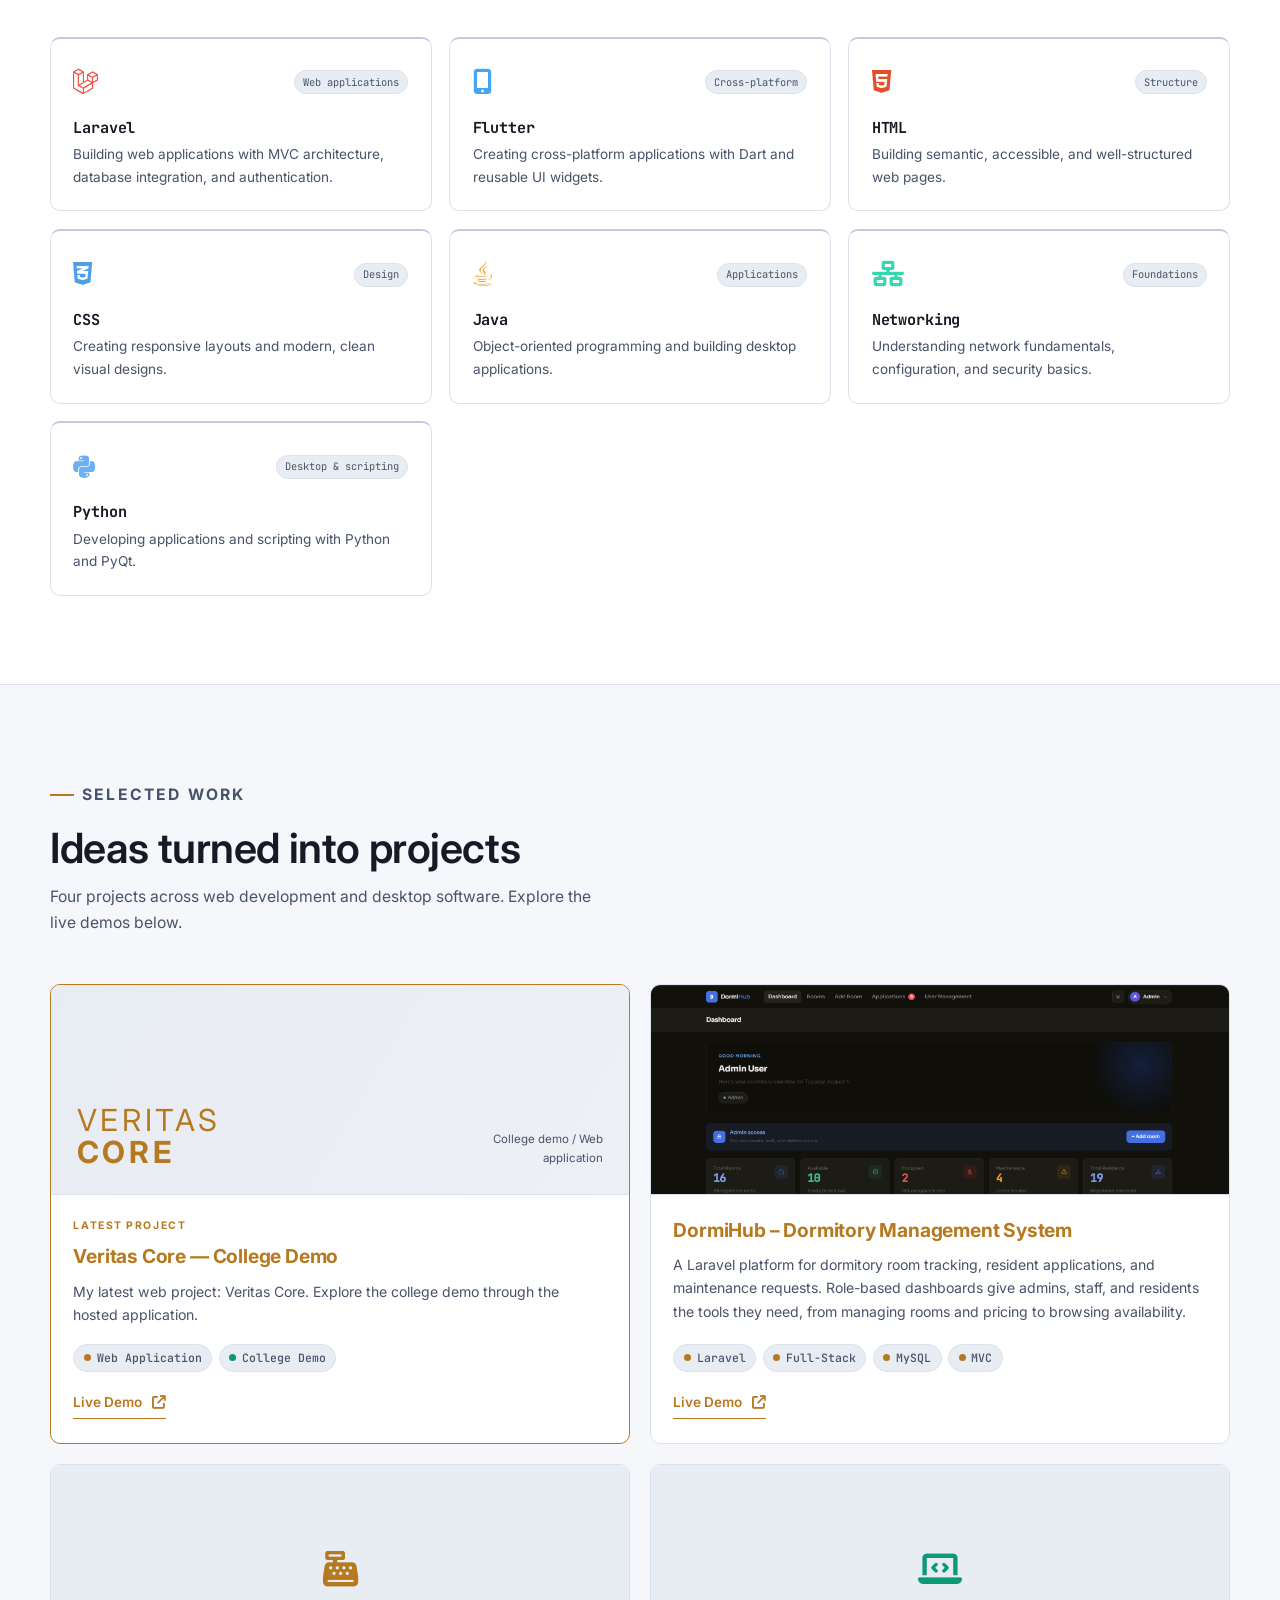
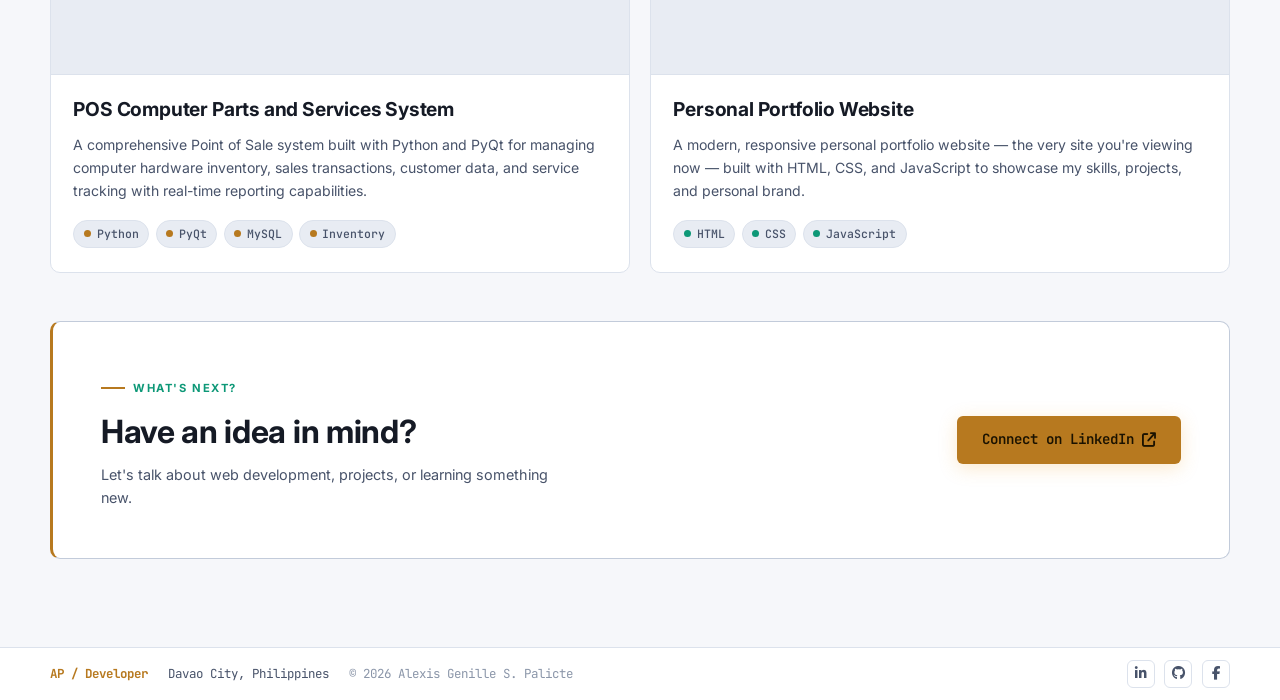
==== commit eed0740c: "Refresh portfolio branding, projects, profile and LinkedIn contact" ====
--- a/about.html
+++ b/about.html
@@ -6,13 +6,13 @@
 
   <!-- SEO Meta Tags -->
   <title>About Me | Alexis Genille S. Palicte</title>
-  <meta name="description" content="Learn more about Alexis Genille S. Palicte — a 2nd-Year BSIT student at the University of Mindanao, his skills, education, and projects including DormiHub (Dormitory Management System) and a POS Computer Parts and Services System built with Python PyQt.">
+  <meta name="description" content="Learn more about Alexis Genille S. Palicte — a 3rd-Year BSIT student at the University of Mindanao, his skills, education, and projects including Veritas Core, DormiHub (Dormitory Management System) and a POS Computer Parts and Services System built with Python PyQt.">
   <meta name="keywords" content="About Alexis Palicte, BSIT Portfolio, Skills, Projects, DormiHub, POS System, University of Mindanao">
   <meta name="author" content="Alexis Genille S. Palicte">
 
   <!-- Open Graph -->
   <meta property="og:title" content="About Me | Alexis Genille S. Palicte">
-  <meta property="og:description" content="2nd-Year BSIT Student at the University of Mindanao. Skills, education, and projects.">
+  <meta property="og:description" content="3rd-Year BSIT Student at the University of Mindanao. Skills, education, and projects.">
   <meta property="og:type" content="website">
   <meta property="og:image" content="2x2.jpg">
   <meta property="og:url" content="about.html">
@@ -20,7 +20,7 @@
   <!-- Twitter Card -->
   <meta name="twitter:card" content="summary">
   <meta name="twitter:title" content="About Me | Alexis Genille S. Palicte">
-  <meta name="twitter:description" content="2nd-Year BSIT Student at the University of Mindanao.">
+  <meta name="twitter:description" content="3rd-Year BSIT Student at the University of Mindanao.">
   <meta name="twitter:image" content="2x2.jpg">
 
   <!-- Google Fonts: JetBrains Mono / Inter -->
@@ -46,18 +46,18 @@
   <link rel="stylesheet" href="style.css">
 </head>
 
-<body>
+<body class="about-page">
   <a href="#main" class="skip-link">Skip to main content</a>
 
   <!-- ==================== NAVIGATION BAR ==================== -->
   <header class="navbar">
     <div class="container navbar__inner">
-      <a href="index.html" class="nav-logo" aria-label="Alexis Palicte — Home">&gt;_</a>
+      <a href="index.html" class="nav-logo" aria-label="Alexis Palicte — Home"><span class="brand-mark">AP</span><span class="brand-name">Alexis Palicte<small>Developer</small></span></a>
 
       <nav class="nav-links" id="navLinks" aria-label="Main navigation">
-        <a href="index.html" class="nav-link"><span class="tab-dot"></span>home.js</a>
-        <a href="about.html" class="nav-link active" aria-current="page"><span class="tab-dot"></span>about.js</a>
-        <a href="game.html" class="nav-link"><span class="tab-dot"></span>game.js</a>
+        <a href="index.html" class="nav-link">home.js</a>
+        <a href="about.html" class="nav-link active" aria-current="page">about.js</a>
+        <a href="game.html" class="nav-link">game.js</a>
       </nav>
 
       <div class="nav-actions">
@@ -75,42 +75,39 @@
   <main id="main">
 
     <!-- ---------- BIO SECTION ---------- -->
-    <section class="section">
+    <section class="section about-intro" id="profile">
       <div class="container">
         <div class="section__header fade-in">
-          <p class="section__eyebrow">about-me.md</p>
-          <h2><span class="fn">function</span> <span class="punc">about</span>() { ... }</h2>
-        </div>
-
-        <div class="about-bio win fade-in">
+          <p class="section__eyebrow">The person behind the work</p>
+          <h1>Behind the code.<br><span>The person building it.</span></h1>
+          <p>A little about me, the tools I use, and the projects that put them to work.</p>
+          <nav class="about-jump" aria-label="About page sections">
+            <a href="#profile">01 / Profile</a><a href="#toolkit">02 / Toolkit</a><a href="#projects">03 / Projects</a>
+          </nav>
+        </div>
+
+        <div class="about-profile win fade-in">
+          <div class="panel-heading"><span class="panel-heading__index" aria-hidden="true">01</span><span class="panel-heading__file">about.js</span><span class="panel-heading__detail">AP / Profile</span></div>
+          <div class="about-bio">
           <div class="about-bio__text">
             <h2>Hi, I'm <span>Alexis Genille S. Palicte</span></h2>
-            <p>
-              I am a 2nd-Year Bachelor of Science in Information Technology (BSIT) student
-              at the University of Mindanao in Davao City, Philippines. Technology has always
-              fascinated me — from the way systems work behind the scenes to how they shape
-              the digital experiences we rely on every day.
-            </p>
-            <p>
-              My passion lies in web development, where I enjoy turning ideas into
-              functional, user-friendly digital solutions. I'm continuously learning and
-              improving my skills in programming, design, and problem-solving to build
-              projects that are both practical and impactful.
-            </p>
-            <p>
-              My goal is to grow as a developer, contribute to meaningful projects, and
-              eventually create software that makes a real difference for people and
-              businesses alike.
-            </p>
-
-            <a href="assets/CV_Alexis_Genille_Palicte.pdf" class="btn btn--outline download-cv" download>
-              <i class="fa-solid fa-download" aria-hidden="true"></i> Download CV
-            </a>
+            <p class="about-bio__lead"><strong>3rd-Year BSIT Student | Aspiring Web Developer</strong></p>
+            <p>I'm a 3rd-year Bachelor of Science in Information Technology (BSIT) student at the University of Mindanao in Davao City, Philippines, with a growing passion for web development, software development, and technology.</p>
+            <p>I enjoy transforming ideas into functional, efficient, and user-friendly digital solutions. Through academic projects and hands-on experience, I've been developing my skills in programming, system development, database management, and interface design.</p>
+            <p>I'm constantly exploring new technologies, improving my problem-solving abilities, and challenging myself to build better applications. I believe that great software should not only work well but also provide meaningful experiences for its users.</p>
+            <p>As an aspiring developer, my goal is to continue growing, gain real-world experience, collaborate on meaningful projects, and create innovative solutions that make everyday tasks easier for people and businesses.</p>
+            <div class="cta-btns">
+              <a href="#projects" class="btn btn--primary">See my projects <i class="fa-solid fa-arrow-down" aria-hidden="true"></i></a>
+              <a href="https://www.linkedin.com/in/alexis-genille-palicte-8194b232a" target="_blank" rel="noopener noreferrer" class="btn btn--outline">Connect on LinkedIn</a>
+            </div>
           </div>
 
           <div class="about-bio__img-wrap">
             <img src="2x2.jpg" alt="Profile photo of Alexis Genille S. Palicte" class="about-bio__img">
+            <p class="about-photo-caption">Alexis Palicte <span>Student &amp; developer</span></p>
           </div>
+        </div>
+
         </div>
 
         <!-- ---------- INFO CARDS ---------- -->
@@ -118,7 +115,7 @@
           <article class="info-card fade-in">
             <div class="info-card__icon"><i class="fa-solid fa-graduation-cap" aria-hidden="true"></i></div>
             <h3>Education</h3>
-            <p>BS Information Technology, 2nd Year</p>
+            <p>BS Information Technology, 3rd Year</p>
           </article>
 
           <article class="info-card fade-in">
@@ -137,18 +134,36 @@
     </section>
 
     <!-- ---------- SKILLS SECTION ---------- -->
-    <section class="section" style="border-top: 1px solid var(--border); border-bottom: 1px solid var(--border); background: var(--bg-raised);">
+    <section class="section about-toolkit" id="toolkit">
       <div class="container">
         <div class="section__header fade-in">
-          <p class="section__eyebrow">package.json</p>
-          <h2>"dependencies": {</h2>
+          <p class="section__eyebrow">My toolkit</p>
+          <h2>Skills I build with</h2><p>From the interface to the logic behind it.</p>
         </div>
 
         <div class="skills-grid">
           <article class="skill-card fade-in">
             <div class="skill-card__top">
+              <div class="skill-card__icon skill-card__icon--laravel"><i class="fa-brands fa-laravel" aria-hidden="true"></i></div>
+              <span class="skill-card__version">Web applications</span>
+            </div>
+            <h3>Laravel</h3>
+            <p>Building web applications with MVC architecture, database integration, and authentication.</p>
+          </article>
+
+          <article class="skill-card fade-in">
+            <div class="skill-card__top">
+              <div class="skill-card__icon skill-card__icon--flutter"><i class="fa-solid fa-mobile-screen-button" aria-hidden="true"></i></div>
+              <span class="skill-card__version">Cross-platform</span>
+            </div>
+            <h3>Flutter</h3>
+            <p>Creating cross-platform applications with Dart and reusable UI widgets.</p>
+          </article>
+
+          <article class="skill-card fade-in">
+            <div class="skill-card__top">
               <div class="skill-card__icon skill-card__icon--html"><i class="fa-brands fa-html5" aria-hidden="true"></i></div>
-              <span class="skill-card__version">^5.0</span>
+              <span class="skill-card__version">Structure</span>
             </div>
             <h3>HTML</h3>
             <p>Building semantic, accessible, and well-structured web pages.</p>
@@ -157,7 +172,7 @@
           <article class="skill-card fade-in">
             <div class="skill-card__top">
               <div class="skill-card__icon skill-card__icon--css"><i class="fa-brands fa-css3-alt" aria-hidden="true"></i></div>
-              <span class="skill-card__version">^3.0</span>
+              <span class="skill-card__version">Design</span>
             </div>
             <h3>CSS</h3>
             <p>Creating responsive layouts and modern, clean visual designs.</p>
@@ -166,7 +181,7 @@
           <article class="skill-card fade-in">
             <div class="skill-card__top">
               <div class="skill-card__icon skill-card__icon--java"><i class="fa-brands fa-java" aria-hidden="true"></i></div>
-              <span class="skill-card__version">^17</span>
+              <span class="skill-card__version">Applications</span>
             </div>
             <h3>Java</h3>
             <p>Object-oriented programming and building desktop applications.</p>
@@ -175,7 +190,7 @@
           <article class="skill-card fade-in">
             <div class="skill-card__top">
               <div class="skill-card__icon skill-card__icon--network"><i class="fa-solid fa-network-wired" aria-hidden="true"></i></div>
-              <span class="skill-card__version">core</span>
+              <span class="skill-card__version">Foundations</span>
             </div>
             <h3>Networking</h3>
             <p>Understanding network fundamentals, configuration, and security basics.</p>
@@ -184,7 +199,7 @@
           <article class="skill-card fade-in">
             <div class="skill-card__top">
               <div class="skill-card__icon skill-card__icon--python"><i class="fa-brands fa-python" aria-hidden="true"></i></div>
-              <span class="skill-card__version">^3.11</span>
+              <span class="skill-card__version">Desktop &amp; scripting</span>
             </div>
             <h3>Python</h3>
             <p>Developing applications and scripting with Python and PyQt.</p>
@@ -194,33 +209,38 @@
     </section>
 
     <!-- ---------- PROJECTS SECTION ---------- -->
-    <section class="section">
+    <section class="section" id="projects">
       <div class="container">
         <div class="section__header fade-in">
-          <p class="section__eyebrow">repositories</p>
-          <h2><span class="fn">git</span> log --projects</h2>
+          <p class="section__eyebrow">Selected work</p>
+          <h2>Ideas turned into projects</h2><p>Four projects across web development and desktop software. Explore the live demos below.</p>
         </div>
 
         <div class="projects-grid">
+          <article class="project-card project-card--featured fade-in">
+            <div class="project-card__cover" aria-hidden="true"><span>VERITAS<br><strong>CORE</strong></span><span class="project-card__cover-caption">College demo / Web application</span></div>
+            <div class="project-card__body">
+              <p class="project-card__eyebrow">Latest project</p>
+              <h3><a href="https://veritas-core-college-demo.onrender.com/" target="_blank" rel="noopener noreferrer">Veritas Core &mdash; College Demo</a></h3>
+              <p>My latest web project: Veritas Core. Explore the college demo through the hosted application.</p>
+              <div class="project-tags"><span class="project-tag">Web Application</span><span class="project-tag project-tag--green">College Demo</span></div>
+              <a class="project-card__link" href="https://veritas-core-college-demo.onrender.com/" target="_blank" rel="noopener noreferrer">Live Demo <i class="fa-solid fa-arrow-up-right-from-square" aria-hidden="true"></i></a>
+            </div>
+          </article>
+
           <!-- DormiHub — Featured Project -->
           <article class="project-card fade-in">
             <img src="Screenshot 2026-08-04 190849.png" alt="Screenshot of the DormiHub Dormitory Management System interface" class="project-card__img">
             <div class="project-card__body">
               <h3><a href="https://dormihub.onrender.com/" target="_blank" rel="noopener noreferrer">DormiHub – Dormitory Management System</a></h3>
-              <p>
-                A full-stack web platform that streamlines room tracking, resident applications, and
-                maintenance requests for dormitories. Built with Laravel, it offers role-based dashboards
-                (Admin, Staff, Resident), real-time room status, and a responsive UI. Administrators can
-                manage rooms, pricing, and archives, while residents can browse availability and apply
-                instantly. The project demonstrates clean MVC architecture, secure authentication, and
-                intuitive UX design.
-              </p>
+              <p>A Laravel platform for dormitory room tracking, resident applications, and maintenance requests. Role-based dashboards give admins, staff, and residents the tools they need, from managing rooms and pricing to browsing availability.</p>
               <div class="project-tags">
                 <span class="project-tag">Laravel</span>
                 <span class="project-tag">Full-Stack</span>
                 <span class="project-tag">MySQL</span>
                 <span class="project-tag">MVC</span>
               </div>
+              <a class="project-card__link" href="https://dormihub.onrender.com/" target="_blank" rel="noopener noreferrer" aria-label="DormiHub live demo (opens in a new tab)">Live Demo <i class="fa-solid fa-arrow-up-right-from-square" aria-hidden="true"></i></a>
             </div>
           </article>
 
@@ -261,32 +281,11 @@
             </div>
           </article>
 
-          <!-- Coming Soon -->
-          <article class="project-card fade-in">
-            <div class="project-card__icon project-card__icon--gray"><i class="fa-solid fa-hourglass-half" aria-hidden="true"></i></div>
-            <div class="project-card__body">
-              <h3>Coming Soon</h3>
-              <p>
-                Exciting new projects are in the works. This space will feature my upcoming
-                web and software development work — stay tuned!
-              </p>
-              <div class="project-tags">
-                <span class="project-tag">In Progress</span>
-              </div>
-            </div>
-          </article>
-        </div>
-
-        <!-- Ongoing message -->
-        <div class="projects-message fade-in">
-          <i class="fa-solid fa-lightbulb" aria-hidden="true"></i>
-          I am currently developing several exciting projects. Stay tuned to see what I've been working on.
-        </div>
-
-        <div class="download-cv">
-          <a href="assets/CV_Alexis_Genille_Palicte.pdf" class="btn btn--primary" download>
-            <i class="fa-solid fa-file-arrow-down" aria-hidden="true"></i> Download My CV
-          </a>
+        </div>
+
+        <div class="about-contact">
+          <div><p class="section__eyebrow">What's next?</p><h2>Have an idea in mind?</h2><p>Let's talk about web development, projects, or learning something new.</p></div>
+          <a href="https://www.linkedin.com/in/alexis-genille-palicte-8194b232a" target="_blank" rel="noopener noreferrer" class="btn btn--primary">Connect on LinkedIn <i class="fa-solid fa-arrow-up-right-from-square" aria-hidden="true"></i></a>
         </div>
       </div>
     </section>
@@ -296,11 +295,14 @@
   <footer class="footer">
     <div class="container footer__inner">
       <div class="footer__status">
-        <span><i class="fa-solid fa-code-branch" aria-hidden="true"></i> main</span>
-        <span><i class="fa-solid fa-check" aria-hidden="true"></i> build passing</span>
+        <span class="footer__brand">AP / Developer</span>
+        <span>Davao City, Philippines</span>
         <span class="footer__tagline">&copy; 2026 Alexis Genille S. Palicte</span>
       </div>
       <div class="footer__socials">
+        <a href="https://www.linkedin.com/in/alexis-genille-palicte-8194b232a" target="_blank" rel="noopener noreferrer" aria-label="LinkedIn profile">
+          <i class="fa-brands fa-linkedin-in" aria-hidden="true"></i>
+        </a>
         <a href="https://github.com/Alexis20050" target="_blank" rel="noopener noreferrer" aria-label="GitHub profile">
           <i class="fa-brands fa-github" aria-hidden="true"></i>
         </a>
@@ -314,4 +316,4 @@
   <!-- Shared JavaScript -->
   <script src="script.js"></script>
 </body>
-</html>+</html>
--- a/style.css
+++ b/style.css
@@ -503,33 +503,6 @@
   overflow: hidden;
 }
 
-.win__bar {
-  display: flex;
-  align-items: center;
-  gap: 0.5rem;
-  padding: 0.65rem 0.9rem;
-  background: var(--bg-panel-2);
-  border-bottom: 1px solid var(--border);
-}
-
-.win__dot {
-  width: 10px;
-  height: 10px;
-  border-radius: 50%;
-  background: var(--border-strong);
-}
-
-.win__dot--red { background: #f16b6f; }
-.win__dot--yellow { background: #f0c33c; }
-.win__dot--green { background: #3fcf8e; }
-
-.win__path {
-  margin-left: 0.5rem;
-  font-family: var(--font-mono);
-  font-size: 0.75rem;
-  color: var(--text-dim);
-}
-
 /* ============================================================
    HOME PAGE — HERO
    ============================================================ */
@@ -668,7 +641,7 @@
 
 .social-btn--github i  { color: #cbd5e1; }
 .social-btn--fb i      { color: #6ab0f3; }
-.social-btn--email i   { color: var(--accent); }
+.social-btn--linkedin i { color: var(--accent); }
 
 .social-btn:hover {
   transform: translateY(-2px);
@@ -931,6 +904,8 @@
 }
 
 .skill-card__icon--html     { color: #e34f26; }
+.skill-card__icon--laravel  { color: #f55247; }
+.skill-card__icon--flutter  { color: #42a5f5; }
 .skill-card__icon--css      { color: #4d9fec; }
 .skill-card__icon--java     { color: #f0a93c; }
 .skill-card__icon--network  { color: #35d6b0; }
@@ -1457,7 +1432,117 @@
     font-size: 0.85rem;
   }
 
-  .win__path {
-    display: none;
-  }
-}+}
+/* Personal identity: AP / Developer */
+:root { --nav-height: 76px; }
+.nav-logo { width: auto; height: auto; gap: 0.75rem; border: 0; background: none; text-align: left; }
+.brand-mark { display: grid; place-items: center; width: 40px; height: 40px; background: var(--accent); color: var(--bg-inset); border-radius: 12px 12px 12px 3px; font-size: 1rem; }
+.brand-name { color: var(--text); font-family: var(--font-main); font-size: 0.95rem; letter-spacing: -0.03em; }
+.brand-name small { display: block; color: var(--text-muted); font-size: 0.62rem; text-transform: uppercase; letter-spacing: 0.18em; margin-top: 2px; }
+.nav-link { font-family: var(--font-main); border-right: 0; color: var(--text-muted); }
+.section__eyebrow { font-family: var(--font-main); text-transform: uppercase; letter-spacing: 0.14em; font-size: 0.7rem; font-weight: 700; }
+.section__eyebrow::before { content: ''; width: 24px; height: 2px; background: var(--accent); }
+.section__header h1, .section__header h2 { font-family: var(--font-main); font-size: clamp(1.7rem, 4vw, 2.6rem); }
+.hero__intro { min-width: 0; }
+.hero__headline { font-size: clamp(2.5rem, 5.4vw, 4.5rem); letter-spacing: -0.065em; line-height: 1.08; margin: 0.8rem 0 1.5rem; }
+.hero__headline span { color: var(--accent); }
+.hero__introduction { font-size: 1.1rem; font-weight: 600; margin-bottom: 0.65rem; }
+.hero__description { color: var(--text-muted); max-width: 500px; margin-bottom: 1.6rem; }
+.hero__socials { display: flex; flex-wrap: wrap; gap: 0.65rem; margin-top: 1.2rem; }
+.latest-project { display: flex; align-items: center; justify-content: space-between; gap: 1rem; padding: 1.1rem 1.25rem; margin-top: 2rem; max-width: 510px; border: 1px solid var(--border-strong); border-left: 3px solid var(--accent); border-radius: var(--radius); background: var(--bg-panel); color: var(--text); }
+.latest-project small, .latest-project strong, .latest-project span span { display: block; }
+.latest-project small { color: var(--accent); text-transform: uppercase; letter-spacing: 0.12em; font-size: 0.65rem; }
+.latest-project strong { font-size: 1.05rem; margin: 0.15rem 0; }
+.latest-project span span { color: var(--text-muted); font-size: 0.8rem; }
+.latest-project:hover { border-color: var(--accent); color: var(--text); }
+.latest-project__arrow { font-size: 1.8rem; color: var(--accent); }
+.panel-heading { display: flex; align-items: center; gap: 0.75rem; padding: 1rem 1.25rem; border-bottom: 1px solid var(--border); text-align: left; font-size: 0.8rem; }
+
+.panel-heading__detail { margin-left: auto; color: var(--text-muted); font-size: 0.7rem; }
+#projects { scroll-margin-top: var(--nav-height); }
+.project-card--featured { border-color: var(--accent); }
+.project-card__cover { min-height: 190px; padding: 1.6rem; display: flex; justify-content: space-between; align-items: flex-end; gap: 1rem; background: linear-gradient(120deg, var(--bg-inset), var(--bg-panel-2)); border-bottom: 1px solid var(--border); color: var(--accent); }
+.project-card__cover > span:first-child { font-size: 1.9rem; line-height: 1.05; letter-spacing: 0.12em; }
+.project-card__cover-caption { max-width: 130px; color: var(--text-muted); font-size: 0.72rem; text-align: right; }
+.project-card__body .project-card__eyebrow { color: var(--accent); font-size: 0.65rem; font-weight: 700; text-transform: uppercase; letter-spacing: 0.15em; flex: 0; margin-bottom: 0.6rem; }
+.project-card__link { display: inline-flex; align-items: center; gap: 0.6rem; align-self: flex-start; margin-top: 1.2rem; font-weight: 600; font-size: 0.85rem; }
+.footer__brand { color: var(--accent); font-weight: 700; }
+@media (max-width: 480px) {
+  .brand-name { font-size: 0.8rem; }
+  .brand-mark { width: 34px; height: 34px; }
+  .panel-heading { padding: 0.8rem; gap: 0.5rem; }
+  .panel-heading__detail { display: none; }
+  .hero__headline { font-size: clamp(2.2rem, 10vw, 3rem); }
+}
+
+/* Custom numbered file rails replace operating-system window controls. */
+.nav-link { font-family: var(--font-mono); }
+.editor-panel { background: var(--bg-panel); border: 1px solid var(--border-strong); border-radius: var(--radius); overflow: hidden; box-shadow: var(--shadow-sm); }
+.panel-heading { position: relative; background: var(--bg-raised); font-family: var(--font-mono); padding: 0.85rem 1.25rem; gap: 0.9rem; }
+.panel-heading::before { content: ''; position: absolute; top: 0; left: 0; width: 74px; height: 3px; background: var(--accent); clip-path: polygon(0 0, 100% 0, 94% 100%, 0 100%); }
+.panel-heading__index { display: grid; place-items: center; flex-shrink: 0; width: 34px; height: 30px; background: var(--accent-soft); color: var(--accent); border-left: 2px solid var(--accent); clip-path: polygon(0 0, 76% 0, 100% 26%, 100% 100%, 0 100%); font-size: 0.7rem; font-weight: 700; }
+.panel-heading__file { color: var(--text); font-size: 0.78rem; }
+.panel-heading__detail { letter-spacing: 0.04em; }
+.panel-heading::after { content: ''; width: 22px; height: 10px; flex-shrink: 0; background: repeating-linear-gradient(120deg, transparent 0 5px, var(--border-strong) 5px 7px); }
+.editor-panel__body { padding: clamp(1.1rem, 3vw, 2rem); }
+.editor-panel .hero__headline { font-size: clamp(2rem, 4.3vw, 3.5rem); }
+@media (max-width: 480px) {
+  .editor-panel .hero__headline { font-size: clamp(1.8rem, 8.5vw, 2.5rem); }
+}
+
+/* Movable home panel; only the file tab captures drag gestures. */
+.editor-panel { position: relative; z-index: 2; translate: var(--panel-x, 0px) var(--panel-y, 0px); }
+.panel-heading--movable { padding: 0; gap: 0; }
+.panel-heading--movable::after { display: none; }
+.panel-drag { display: flex; align-items: center; gap: 0.9rem; flex: 1; min-width: 0; padding: 0.85rem 1.25rem; border: 0; background: transparent; color: var(--text); font: inherit; text-align: left; cursor: grab; touch-action: none; user-select: none; }
+.panel-drag__hint { margin-left: auto; color: var(--text-muted); font-size: 0.65rem; }
+.editor-panel.is-dragging .panel-drag { cursor: grabbing; }
+.editor-panel.is-dragging { box-shadow: var(--shadow); }
+.panel-reset { flex-shrink: 0; margin-right: 0.75rem; width: 34px; height: 34px; border: 1px solid var(--border-strong); border-radius: 6px; background: var(--bg-panel); color: var(--accent); font-size: 1.3rem; cursor: pointer; }
+.panel-reset:hover { background: var(--accent-soft); }
+.sr-only { position: absolute; width: 1px; height: 1px; padding: 0; margin: -1px; overflow: hidden; clip-path: inset(50%); white-space: nowrap; border: 0; }
+@media (max-width: 480px) {
+  .panel-drag { padding: 0.85rem; gap: 0.6rem; }
+  .panel-drag__hint { display: none; }
+}
+
+/* About: a personal profile, toolkit and selected work. */
+.about-page #profile, .about-page #toolkit { scroll-margin-top: calc(var(--nav-height) + 20px); }
+.about-intro { padding-top: 4rem; }
+.about-intro > .container > .section__header h1 { font-size: clamp(2.3rem, 5.5vw, 4.2rem); letter-spacing: -0.055em; line-height: 1.1; }
+.about-intro h1 span { color: var(--accent); }
+.about-jump { display: flex; flex-wrap: wrap; gap: 0.6rem; margin-top: 1.6rem; }
+.about-jump a { padding: 0.5rem 0.8rem; border: 1px solid var(--border-strong); border-radius: var(--radius-sm); background: var(--bg-panel); color: var(--text-muted); font: 0.75rem var(--font-mono); }
+.about-jump a:hover { color: var(--accent); border-color: var(--accent); }
+.about-page .about-bio { gap: 3rem; }
+.about-page .about-bio__text h2 { font-family: var(--font-main); font-size: clamp(1.5rem, 3vw, 2rem); letter-spacing: -0.035em; }
+.about-page .about-bio__lead { color: var(--text); font-size: 1.1rem; }
+.about-page .about-bio .cta-btns { margin-top: 1.5rem; }
+.about-page .about-bio__img { width: min(260px, 100%); height: auto; aspect-ratio: 1; border-radius: 12px 12px 40px 12px; }
+.about-photo-caption { margin-top: 1rem; font-weight: 600; font-size: 0.85rem; }
+.about-photo-caption span { display: block; color: var(--text-muted); font-weight: 400; font-size: 0.75rem; margin-top: 0.2rem; }
+.about-page .info-card { position: relative; padding-left: 4.8rem; }
+.about-page .info-card__icon { position: absolute; left: 1.2rem; top: 1.5rem; }
+.about-page .info-card h3 { font-size: 0.75rem; color: var(--text-muted); }
+.about-page .info-card p { color: var(--text); }
+.about-toolkit { border-block: 1px solid var(--border); background: var(--bg-raised); }
+.about-page .skills-grid { grid-template-columns: repeat(3, minmax(0, 1fr)); }
+.about-page .skill-card { border-top: 2px solid var(--border-strong); }
+.about-page .skill-card:hover { border-top-color: var(--accent); }
+.about-page .skill-card__version { color: var(--text-muted); font-size: 0.65rem; }
+.about-page .project-card__body h3 { font-family: var(--font-main); font-size: 1.2rem; line-height: 1.4; }
+.about-page .project-card__img, .about-page .project-card__cover, .about-page .project-card__icon { height: 210px; min-height: 210px; }
+.about-page .project-card__link { border-bottom: 1px solid var(--accent); padding-bottom: 0.25rem; }
+.about-contact { display: flex; align-items: center; justify-content: space-between; gap: 2rem; margin-top: 3rem; padding: clamp(1.5rem, 4vw, 3rem); border: 1px solid var(--border-strong); border-left: 3px solid var(--accent); border-radius: var(--radius); background: var(--bg-panel); }
+.about-contact h2 { font-size: clamp(1.5rem, 3vw, 2rem); margin-bottom: 0.7rem; }
+.about-contact p:not(.section__eyebrow) { color: var(--text-muted); max-width: 460px; font-size: 0.9rem; }
+.about-contact .btn { flex-shrink: 0; }
+@media (max-width: 768px) {
+  .about-page .skills-grid { grid-template-columns: repeat(2, minmax(0, 1fr)); }
+  .about-contact { flex-direction: column; align-items: flex-start; }
+}
+@media (max-width: 480px) {
+  .about-page .skills-grid { grid-template-columns: 1fr; }
+  .about-jump a { font-size: 0.65rem; padding: 0.5rem 0.65rem; }
+  .about-page .about-bio { gap: 2rem; }
+}
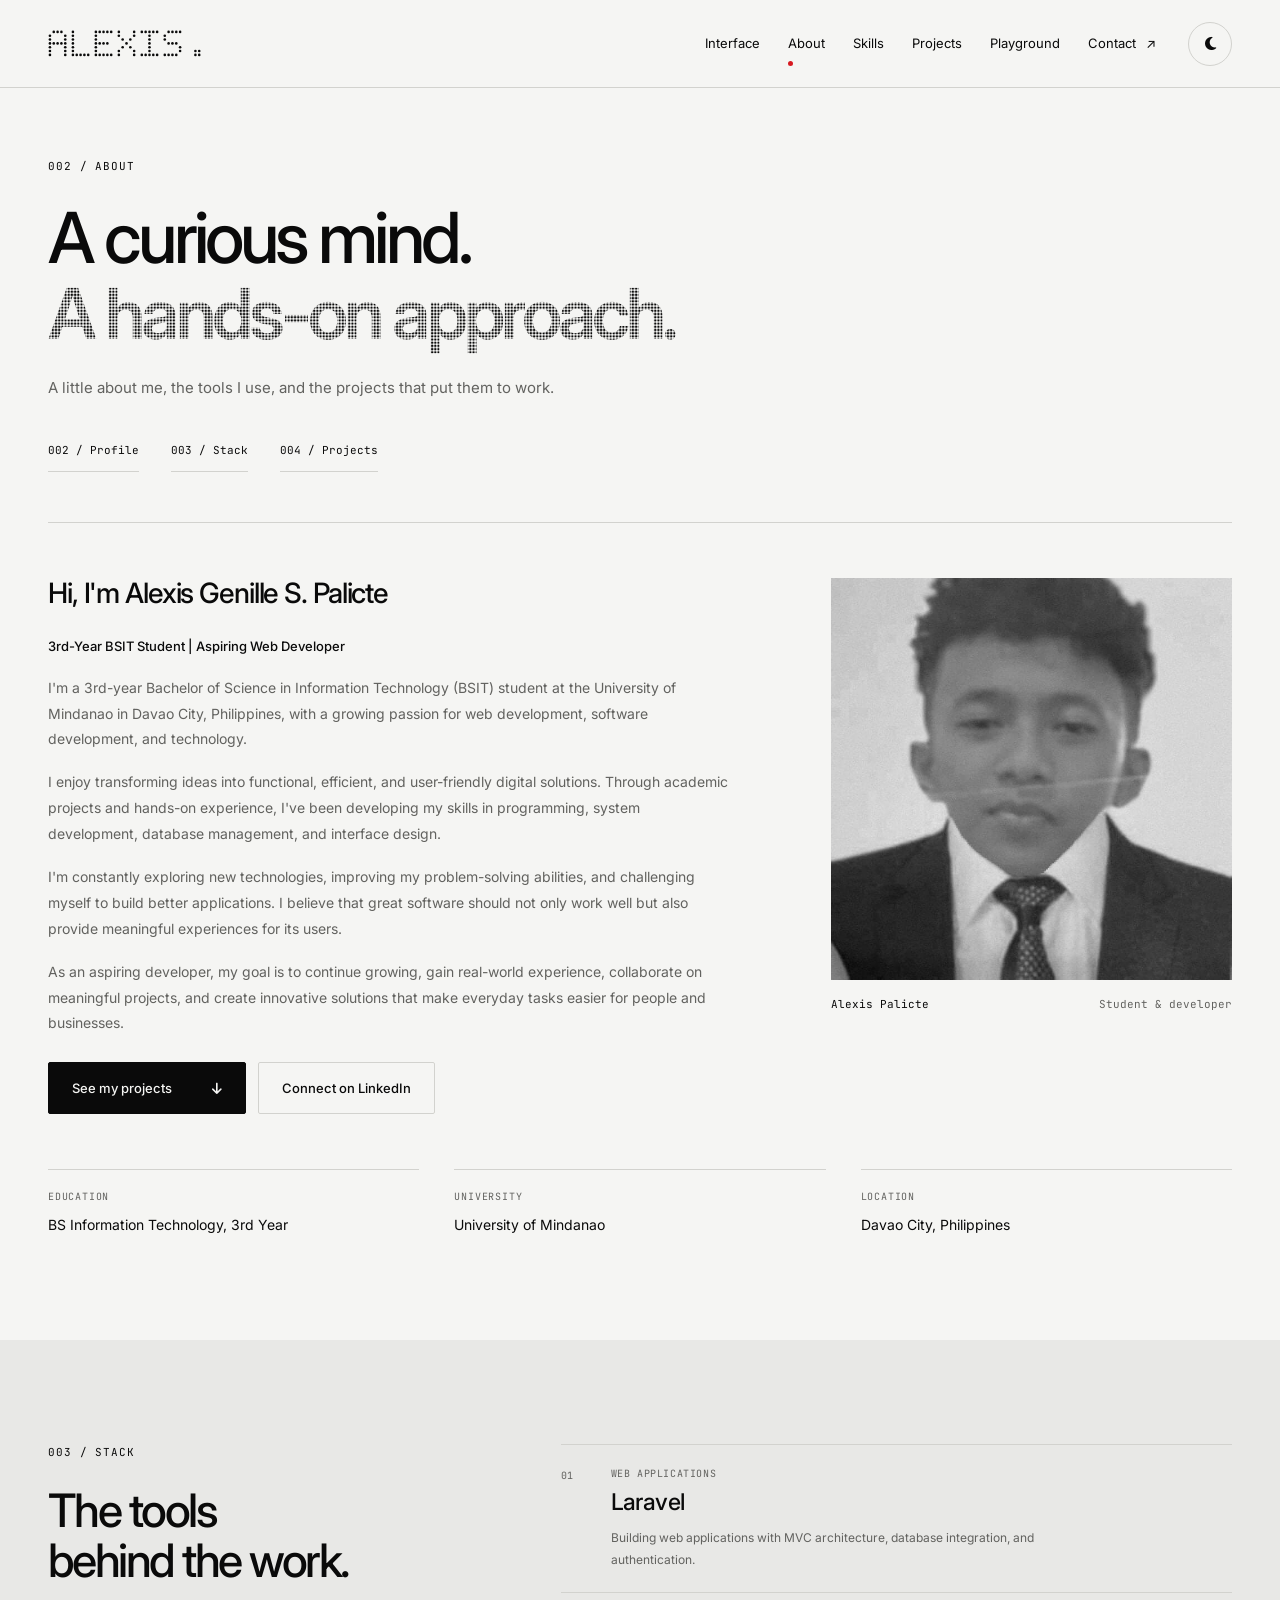
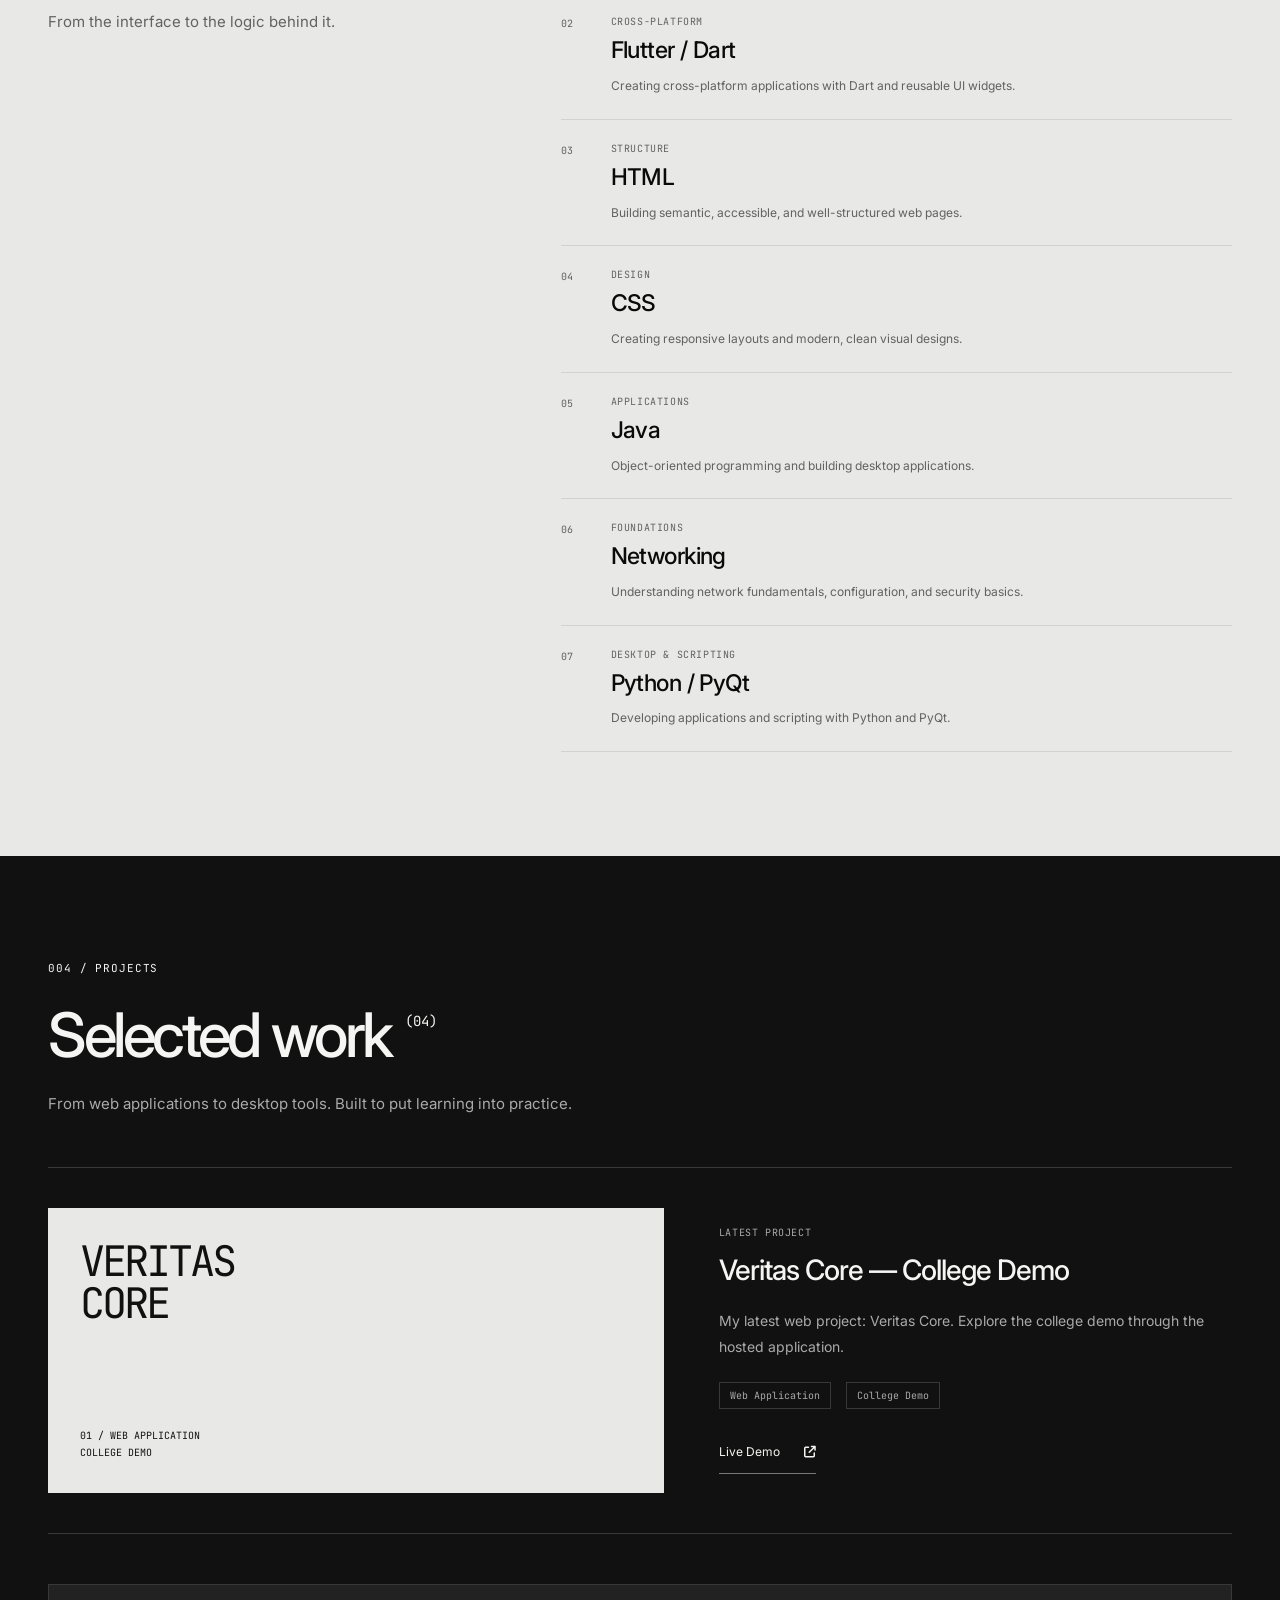
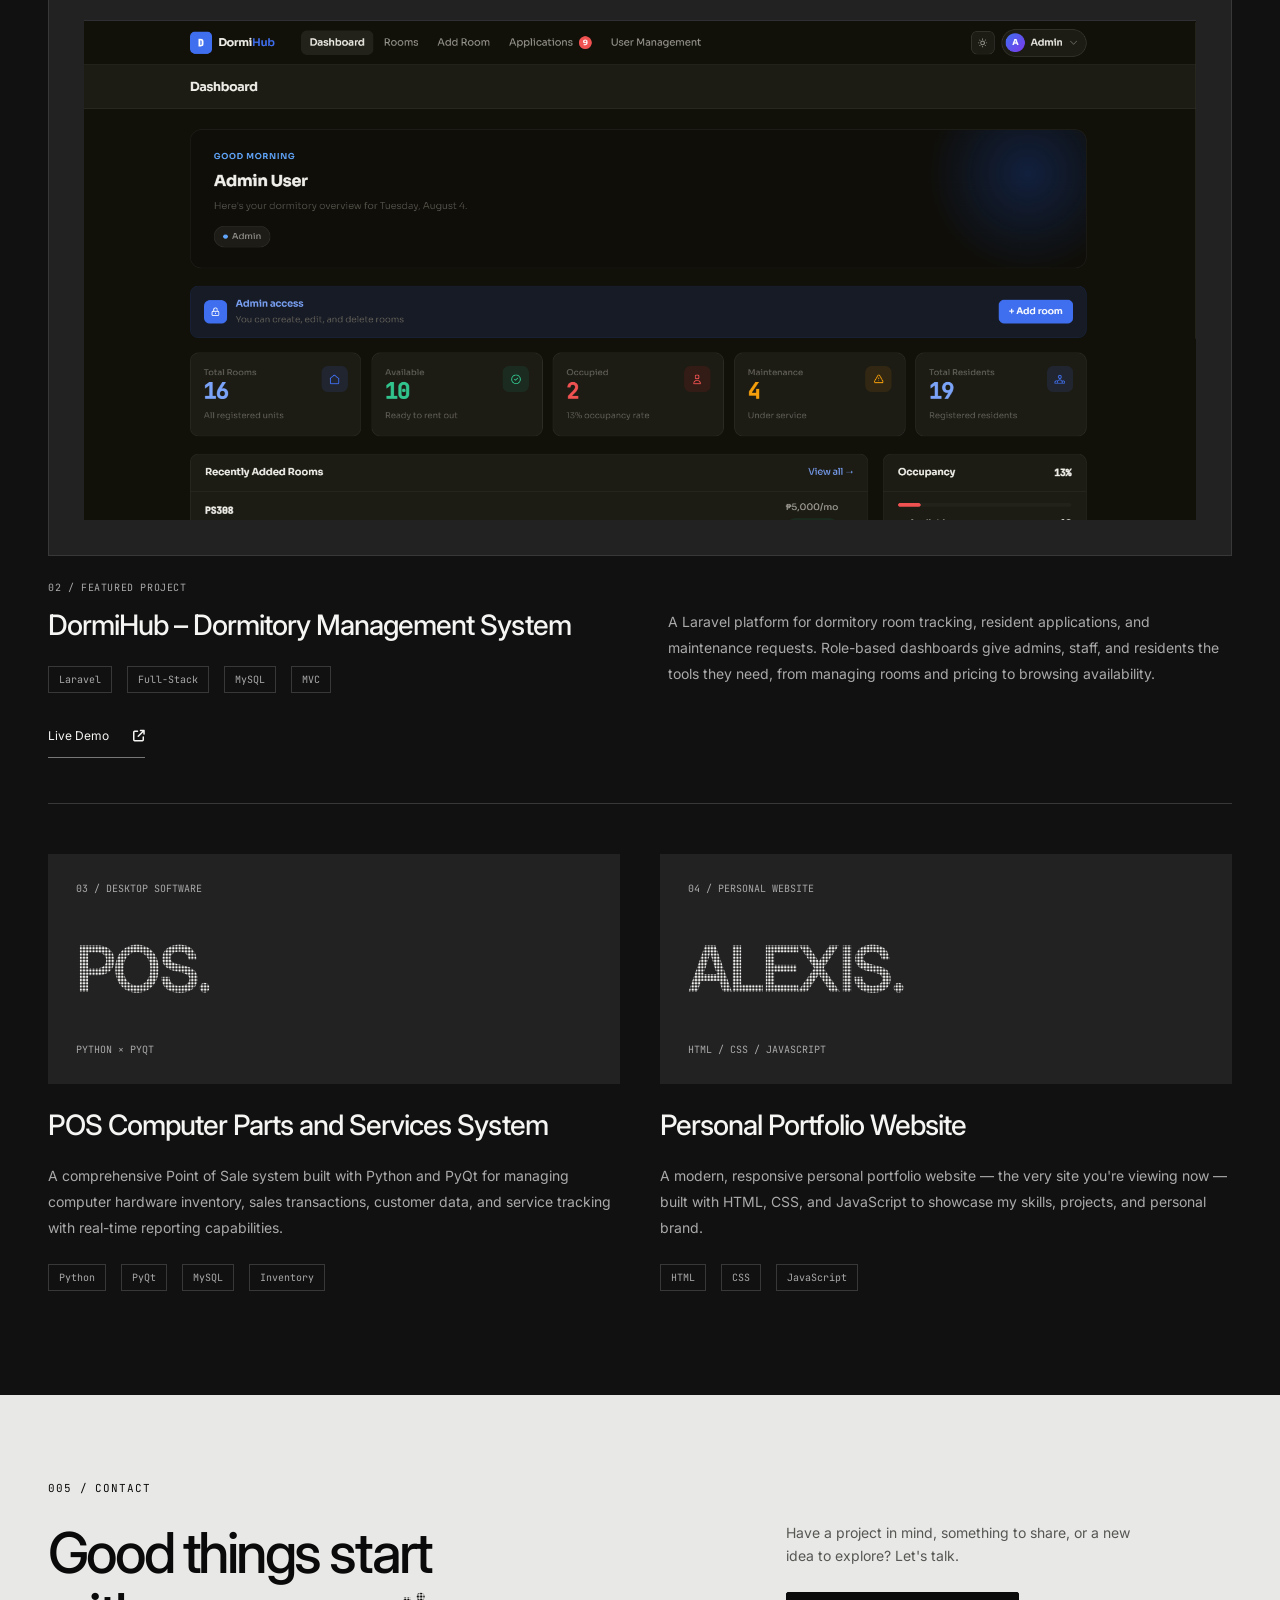
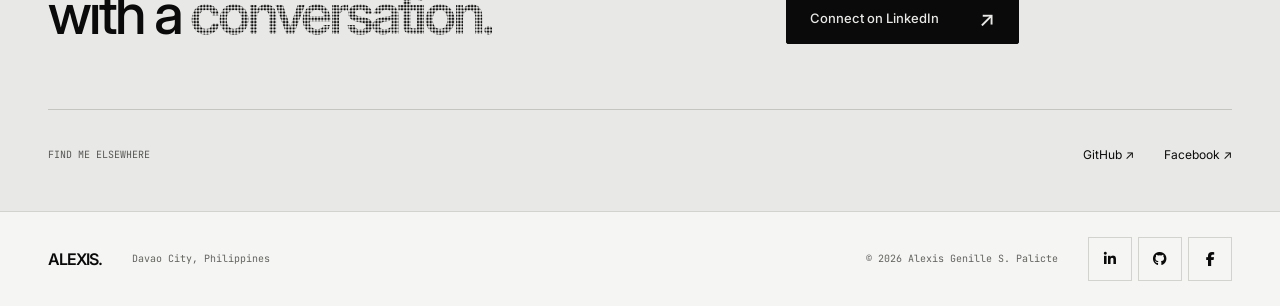
==== commit 3f9cacb3: "Build Nothing-inspired interactive portfolio interface" ====
--- a/about.html
+++ b/about.html
@@ -31,19 +31,24 @@
   <!-- Font Awesome 6 (Free) -->
   <link rel="stylesheet" href="https://cdnjs.cloudflare.com/ajax/libs/font-awesome/6.5.2/css/all.min.css">
 
-  <!-- Favicon (inline SVG "AP") -->
-  <link rel="icon" href="data:image/svg+xml,<svg xmlns='http://www.w3.org/2000/svg' viewBox='0 0 100 100'><rect width='100' height='100' rx='20' fill='%230a0e14'/><text x='50' y='65' font-size='38' font-family='monospace' font-weight='bold' fill='%23f0a93c' text-anchor='middle'>AP</text></svg>">
+  <!-- Personal wordmark favicon -->
+  <link rel="icon" href="assets/favicon.svg" type="image/svg+xml">
 
   <!-- Theme-color meta (read by browsers for UI tinting) -->
-  <meta name="theme-color" content="#0a0e14" id="metaThemeColor">
+  <meta name="theme-color" content="#f5f5f3" id="metaThemeColor">
 
   <!-- Anti-FOUC: apply saved theme before page renders -->
   <script>
-    (function(){try{var t=localStorage.getItem('theme');if(t==='light'){document.documentElement.setAttribute('data-theme','light');var m=document.getElementById('metaThemeColor');if(m)m.setAttribute('content','#f6f7fa');}else if(!t&&window.matchMedia('(prefers-color-scheme: light)').matches){document.documentElement.setAttribute('data-theme','light');var m=document.getElementById('metaThemeColor');if(m)m.setAttribute('content','#f6f7fa');}}catch(e){}})();
+    (function () {
+      var theme = 'light';
+      try { var saved = localStorage.getItem('theme'); if (saved === 'dark' || saved === 'light') theme = saved; } catch (e) {}
+      document.documentElement.setAttribute('data-theme', theme);
+      document.getElementById('metaThemeColor').setAttribute('content', theme === 'dark' ? '#0a0a0a' : '#f5f5f3');
+    })();
   </script>
 
   <!-- Main Stylesheet -->
-  <link rel="stylesheet" href="style.css">
+  <link rel="stylesheet" href="style.css?v=20261020">
 </head>
 
 <body class="about-page">
@@ -52,12 +57,15 @@
   <!-- ==================== NAVIGATION BAR ==================== -->
   <header class="navbar">
     <div class="container navbar__inner">
-      <a href="index.html" class="nav-logo" aria-label="Alexis Palicte — Home"><span class="brand-mark">AP</span><span class="brand-name">Alexis Palicte<small>Developer</small></span></a>
+      <a href="index.html" class="nav-logo" aria-label="Alexis — Home"><svg class="wordmark" viewBox="0 0 41 7" aria-hidden="true" focusable="false" fill="currentColor"><circle cx="1.5" cy="0.5" r=".34"/><circle cx="2.5" cy="0.5" r=".34"/><circle cx="3.5" cy="0.5" r=".34"/><circle cx="0.5" cy="1.5" r=".34"/><circle cx="4.5" cy="1.5" r=".34"/><circle cx="0.5" cy="2.5" r=".34"/><circle cx="4.5" cy="2.5" r=".34"/><circle cx="0.5" cy="3.5" r=".34"/><circle cx="1.5" cy="3.5" r=".34"/><circle cx="2.5" cy="3.5" r=".34"/><circle cx="3.5" cy="3.5" r=".34"/><circle cx="4.5" cy="3.5" r=".34"/><circle cx="0.5" cy="4.5" r=".34"/><circle cx="4.5" cy="4.5" r=".34"/><circle cx="0.5" cy="5.5" r=".34"/><circle cx="4.5" cy="5.5" r=".34"/><circle cx="0.5" cy="6.5" r=".34"/><circle cx="4.5" cy="6.5" r=".34"/><circle cx="6.5" cy="0.5" r=".34"/><circle cx="6.5" cy="1.5" r=".34"/><circle cx="6.5" cy="2.5" r=".34"/><circle cx="6.5" cy="3.5" r=".34"/><circle cx="6.5" cy="4.5" r=".34"/><circle cx="6.5" cy="5.5" r=".34"/><circle cx="6.5" cy="6.5" r=".34"/><circle cx="7.5" cy="6.5" r=".34"/><circle cx="8.5" cy="6.5" r=".34"/><circle cx="9.5" cy="6.5" r=".34"/><circle cx="10.5" cy="6.5" r=".34"/><circle cx="12.5" cy="0.5" r=".34"/><circle cx="13.5" cy="0.5" r=".34"/><circle cx="14.5" cy="0.5" r=".34"/><circle cx="15.5" cy="0.5" r=".34"/><circle cx="16.5" cy="0.5" r=".34"/><circle cx="12.5" cy="1.5" r=".34"/><circle cx="12.5" cy="2.5" r=".34"/><circle cx="12.5" cy="3.5" r=".34"/><circle cx="13.5" cy="3.5" r=".34"/><circle cx="14.5" cy="3.5" r=".34"/><circle cx="15.5" cy="3.5" r=".34"/><circle cx="12.5" cy="4.5" r=".34"/><circle cx="12.5" cy="5.5" r=".34"/><circle cx="12.5" cy="6.5" r=".34"/><circle cx="13.5" cy="6.5" r=".34"/><circle cx="14.5" cy="6.5" r=".34"/><circle cx="15.5" cy="6.5" r=".34"/><circle cx="16.5" cy="6.5" r=".34"/><circle cx="18.5" cy="0.5" r=".34"/><circle cx="22.5" cy="0.5" r=".34"/><circle cx="18.5" cy="1.5" r=".34"/><circle cx="22.5" cy="1.5" r=".34"/><circle cx="19.5" cy="2.5" r=".34"/><circle cx="21.5" cy="2.5" r=".34"/><circle cx="20.5" cy="3.5" r=".34"/><circle cx="19.5" cy="4.5" r=".34"/><circle cx="21.5" cy="4.5" r=".34"/><circle cx="18.5" cy="5.5" r=".34"/><circle cx="22.5" cy="5.5" r=".34"/><circle cx="18.5" cy="6.5" r=".34"/><circle cx="22.5" cy="6.5" r=".34"/><circle cx="24.5" cy="0.5" r=".34"/><circle cx="25.5" cy="0.5" r=".34"/><circle cx="26.5" cy="0.5" r=".34"/><circle cx="27.5" cy="0.5" r=".34"/><circle cx="28.5" cy="0.5" r=".34"/><circle cx="26.5" cy="1.5" r=".34"/><circle cx="26.5" cy="2.5" r=".34"/><circle cx="26.5" cy="3.5" r=".34"/><circle cx="26.5" cy="4.5" r=".34"/><circle cx="26.5" cy="5.5" r=".34"/><circle cx="24.5" cy="6.5" r=".34"/><circle cx="25.5" cy="6.5" r=".34"/><circle cx="26.5" cy="6.5" r=".34"/><circle cx="27.5" cy="6.5" r=".34"/><circle cx="28.5" cy="6.5" r=".34"/><circle cx="31.5" cy="0.5" r=".34"/><circle cx="32.5" cy="0.5" r=".34"/><circle cx="33.5" cy="0.5" r=".34"/><circle cx="34.5" cy="0.5" r=".34"/><circle cx="30.5" cy="1.5" r=".34"/><circle cx="30.5" cy="2.5" r=".34"/><circle cx="31.5" cy="3.5" r=".34"/><circle cx="32.5" cy="3.5" r=".34"/><circle cx="33.5" cy="3.5" r=".34"/><circle cx="34.5" cy="4.5" r=".34"/><circle cx="34.5" cy="5.5" r=".34"/><circle cx="30.5" cy="6.5" r=".34"/><circle cx="31.5" cy="6.5" r=".34"/><circle cx="32.5" cy="6.5" r=".34"/><circle cx="33.5" cy="6.5" r=".34"/><circle cx="38.5" cy="5.5" r=".34"/><circle cx="39.5" cy="5.5" r=".34"/><circle cx="38.5" cy="6.5" r=".34"/><circle cx="39.5" cy="6.5" r=".34"/></svg></a>
 
       <nav class="nav-links" id="navLinks" aria-label="Main navigation">
-        <a href="index.html" class="nav-link">home.js</a>
-        <a href="about.html" class="nav-link active" aria-current="page">about.js</a>
-        <a href="game.html" class="nav-link">game.js</a>
+        <a href="index.html" class="nav-link">Interface</a>
+        <a href="about.html#profile" class="nav-link">About</a>
+        <a href="about.html#toolkit" class="nav-link">Skills</a>
+        <a href="about.html#projects" class="nav-link">Projects</a>
+        <a href="game.html" class="nav-link">Playground</a>
+        <a href="#contact" class="nav-link">Contact <span aria-hidden="true">↗</span></a>
       </nav>
 
       <div class="nav-actions">
@@ -78,16 +86,16 @@
     <section class="section about-intro" id="profile">
       <div class="container">
         <div class="section__header fade-in">
-          <p class="section__eyebrow">The person behind the work</p>
-          <h1>Behind the code.<br><span>The person building it.</span></h1>
+          <p class="section__eyebrow">002 / About</p>
+          <h1>A curious mind.<br><span class="dot-text">A hands-on approach.</span></h1>
           <p>A little about me, the tools I use, and the projects that put them to work.</p>
           <nav class="about-jump" aria-label="About page sections">
-            <a href="#profile">01 / Profile</a><a href="#toolkit">02 / Toolkit</a><a href="#projects">03 / Projects</a>
+            <a href="#profile">002 / Profile</a><a href="#toolkit">003 / Stack</a><a href="#projects">004 / Projects</a>
           </nav>
         </div>
 
         <div class="about-profile win fade-in">
-          <div class="panel-heading"><span class="panel-heading__index" aria-hidden="true">01</span><span class="panel-heading__file">about.js</span><span class="panel-heading__detail">AP / Profile</span></div>
+
           <div class="about-bio">
           <div class="about-bio__text">
             <h2>Hi, I'm <span>Alexis Genille S. Palicte</span></h2>
@@ -103,7 +111,7 @@
           </div>
 
           <div class="about-bio__img-wrap">
-            <img src="2x2.jpg" alt="Profile photo of Alexis Genille S. Palicte" class="about-bio__img">
+            <img src="2x2.jpg" alt="Profile photo of Alexis Genille S. Palicte" class="about-bio__img" width="720" height="720" decoding="async">
             <p class="about-photo-caption">Alexis Palicte <span>Student &amp; developer</span></p>
           </div>
         </div>
@@ -137,8 +145,8 @@
     <section class="section about-toolkit" id="toolkit">
       <div class="container">
         <div class="section__header fade-in">
-          <p class="section__eyebrow">My toolkit</p>
-          <h2>Skills I build with</h2><p>From the interface to the logic behind it.</p>
+          <p class="section__eyebrow">003 / Stack</p>
+          <h2>The tools behind the work.</h2><p>From the interface to the logic behind it.</p>
         </div>
 
         <div class="skills-grid">
@@ -156,7 +164,7 @@
               <div class="skill-card__icon skill-card__icon--flutter"><i class="fa-solid fa-mobile-screen-button" aria-hidden="true"></i></div>
               <span class="skill-card__version">Cross-platform</span>
             </div>
-            <h3>Flutter</h3>
+            <h3>Flutter / Dart</h3>
             <p>Creating cross-platform applications with Dart and reusable UI widgets.</p>
           </article>
 
@@ -201,7 +209,7 @@
               <div class="skill-card__icon skill-card__icon--python"><i class="fa-brands fa-python" aria-hidden="true"></i></div>
               <span class="skill-card__version">Desktop &amp; scripting</span>
             </div>
-            <h3>Python</h3>
+            <h3>Python / PyQt</h3>
             <p>Developing applications and scripting with Python and PyQt.</p>
           </article>
         </div>
@@ -209,16 +217,16 @@
     </section>
 
     <!-- ---------- PROJECTS SECTION ---------- -->
-    <section class="section" id="projects">
+    <section class="section dark-surface" id="projects">
       <div class="container">
         <div class="section__header fade-in">
-          <p class="section__eyebrow">Selected work</p>
-          <h2>Ideas turned into projects</h2><p>Four projects across web development and desktop software. Explore the live demos below.</p>
+          <p class="section__eyebrow">004 / Projects</p>
+          <h2>Selected work<span class="heading-count">(04)</span></h2><p>From web applications to desktop tools. Built to put learning into practice.</p>
         </div>
 
         <div class="projects-grid">
-          <article class="project-card project-card--featured fade-in">
-            <div class="project-card__cover" aria-hidden="true"><span>VERITAS<br><strong>CORE</strong></span><span class="project-card__cover-caption">College demo / Web application</span></div>
+          <article class="project-card project-card--veritas fade-in">
+            <div class="project-card__cover" aria-hidden="true"><span>VERITAS<br><strong>CORE</strong></span><span class="project-card__cover-caption">01 / Web application<br>College demo</span></div>
             <div class="project-card__body">
               <p class="project-card__eyebrow">Latest project</p>
               <h3><a href="https://veritas-core-college-demo.onrender.com/" target="_blank" rel="noopener noreferrer">Veritas Core &mdash; College Demo</a></h3>
@@ -229,10 +237,10 @@
           </article>
 
           <!-- DormiHub — Featured Project -->
-          <article class="project-card fade-in">
-            <img src="Screenshot 2026-08-04 190849.png" alt="Screenshot of the DormiHub Dormitory Management System interface" class="project-card__img">
+          <article class="project-card project-card--featured fade-in" id="dormihub">
+            <a class="project-preview" href="Screenshot 2026-08-04 190849.png" target="_blank" rel="noopener noreferrer" aria-label="Open full-size DormiHub screenshot"><img src="Screenshot 2026-08-04 190849.png" alt="Screenshot of the DormiHub Dormitory Management System interface" class="project-card__img" width="1910" height="860" loading="lazy" decoding="async"></a>
             <div class="project-card__body">
-              <h3><a href="https://dormihub.onrender.com/" target="_blank" rel="noopener noreferrer">DormiHub – Dormitory Management System</a></h3>
+              <p class="project-card__eyebrow">02 / Featured project</p><h3><a href="https://dormihub.onrender.com/" target="_blank" rel="noopener noreferrer">DormiHub – Dormitory Management System</a></h3>
               <p>A Laravel platform for dormitory room tracking, resident applications, and maintenance requests. Role-based dashboards give admins, staff, and residents the tools they need, from managing rooms and pricing to browsing availability.</p>
               <div class="project-tags">
                 <span class="project-tag">Laravel</span>
@@ -246,7 +254,7 @@
 
           <!-- Mandatory POS Project -->
           <article class="project-card fade-in">
-            <div class="project-card__icon"><i class="fa-solid fa-cash-register" aria-hidden="true"></i></div>
+            <div class="project-card__icon" aria-hidden="true"><span>03 / Desktop software</span><strong class="dot-text">POS.</strong><span>Python × PyQt</span></div>
             <div class="project-card__body">
               <h3>POS Computer Parts and Services System</h3>
               <p>
@@ -265,7 +273,7 @@
 
           <!-- Personal Portfolio Website -->
           <article class="project-card fade-in">
-            <div class="project-card__icon project-card__icon--green"><i class="fa-solid fa-laptop-code" aria-hidden="true"></i></div>
+            <div class="project-card__icon" aria-hidden="true"><span>04 / Personal website</span><strong class="dot-text">ALEXIS.</strong><span>HTML / CSS / JavaScript</span></div>
             <div class="project-card__body">
               <h3>Personal Portfolio Website</h3>
               <p>
@@ -283,19 +291,25 @@
 
         </div>
 
-        <div class="about-contact">
-          <div><p class="section__eyebrow">What's next?</p><h2>Have an idea in mind?</h2><p>Let's talk about web development, projects, or learning something new.</p></div>
-          <a href="https://www.linkedin.com/in/alexis-genille-palicte-8194b232a" target="_blank" rel="noopener noreferrer" class="btn btn--primary">Connect on LinkedIn <i class="fa-solid fa-arrow-up-right-from-square" aria-hidden="true"></i></a>
-        </div>
+
       </div>
     </section>
+<section class="contact-section" id="contact">
+  <div class="container">
+    <p class="section__eyebrow">005 / Contact</p>
+    <div class="contact-grid"><h2>Good things start<br>with a <span class="dot-text">conversation.</span></h2>
+    <div><p>Have a project in mind, something to share, or a new idea to explore? Let's talk.</p>
+    <a href="https://www.linkedin.com/in/alexis-genille-palicte-8194b232a" target="_blank" rel="noopener noreferrer" class="btn btn--primary">Connect on LinkedIn <span aria-hidden="true">↗</span></a></div></div>
+    <div class="contact-links"><span>Find me elsewhere</span><a href="https://github.com/Alexis20050" target="_blank" rel="noopener noreferrer">GitHub ↗</a><a href="https://www.facebook.com/kyrie.strong.3" target="_blank" rel="noopener noreferrer">Facebook ↗</a></div>
+  </div>
+</section>
   </main>
 
   <!-- ==================== FOOTER ==================== -->
   <footer class="footer">
     <div class="container footer__inner">
       <div class="footer__status">
-        <span class="footer__brand">AP / Developer</span>
+        <a class="footer__brand" href="index.html">ALEXIS.</a>
         <span>Davao City, Philippines</span>
         <span class="footer__tagline">&copy; 2026 Alexis Genille S. Palicte</span>
       </div>
@@ -314,6 +328,6 @@
   </footer>
 
   <!-- Shared JavaScript -->
-  <script src="script.js"></script>
+  <script src="script.js?v=20261020"></script>
 </body>
 </html>
--- a/style.css
+++ b/style.css
@@ -1,1548 +1,369 @@
-/* ============================================================
-   PERSONAL PORTFOLIO WEBSITE — Alexis Genille S. Palicte
-   Design system: "editor" — a dark IDE-inspired identity built
-   for a working programmer, not a template.
-   ============================================================ */
-
-/* ---------- CSS Custom Properties (Theme) ---------- */
+/* ALEXIS. — monochrome editorial system.
+   Original SVG dot lettering; Inter for reading, JetBrains Mono for metadata. */
 :root {
-  /* surfaces */
-  --bg: #0a0e14;
-  --bg-raised: #0f1420;
-  --bg-panel: #121826;
-  --bg-panel-2: #182131;
-  --bg-inset: #060911;
-
-  /* borders */
-  --border: #212b3d;
-  --border-strong: #2e3a52;
-
-  /* text */
-  --text: #e8edf6;
-  --text-muted: #90a0b7;
-  --text-dim: #5b6883;
-
-  /* accents — amber "compiling" + teal "success" + violet "keyword" */
-  --accent: #f0a93c;
-  --accent-dim: #c98a2e;
-  --accent-soft: rgba(240, 169, 60, 0.12);
-  --teal: #35d6b0;
-  --teal-soft: rgba(53, 214, 176, 0.12);
-  --violet: #b58cf5;
-  --violet-soft: rgba(181, 140, 245, 0.12);
-  --red: #f16b6f;
-
-  /* legacy aliases kept so nothing silently breaks */
-  --primary: var(--accent);
-  --primary-dark: var(--accent-dim);
-  --secondary: var(--teal);
-  --white: var(--bg-panel);
-  --text-dark: var(--text);
-  --text-light: var(--text-muted);
-  --bg-light: var(--bg);
-
-  --shadow: 0 24px 60px -12px rgba(0, 0, 0, 0.55);
-  --shadow-sm: 0 8px 24px -6px rgba(0, 0, 0, 0.4);
-  --radius: 10px;
-  --radius-sm: 6px;
-  --transition: 0.2s cubic-bezier(0.4, 0, 0.2, 1);
-  --nav-height: 56px;
-
-  --font-mono: 'JetBrains Mono', 'Fira Code', ui-monospace, monospace;
-  --font-main: 'Inter', system-ui, sans-serif;
-
-  /* ambient effects */
+  --bg: #f5f5f3;
+  --surface: #ffffff;
+  --inset: #e8e8e6;
+  --text: #0a0a0a;
+  --muted: #62625f;
+  --line: #d2d2ce;
+  --accent: #d71920;
+  --font-main: 'Inter', Arial, sans-serif;
+  --font-mono: 'JetBrains Mono', ui-monospace, monospace;
+  --nav-height: 88px;
+  --ease: 180ms ease;
+  color-scheme: light;
+}
+html[data-theme='dark'] {
+  --bg: #0a0a0a;
+  --surface: #171717;
+  --inset: #242424;
+  --text: #f5f5f3;
+  --muted: #aaa;
+  --line: #363636;
   color-scheme: dark;
-  --bg-glow-1: rgba(240, 169, 60, 0.06);
-  --bg-glow-2: rgba(53, 214, 176, 0.05);
-  --grid-line: rgba(255, 255, 255, 0.025);
-  --overlay: rgba(6, 9, 17, 0.75);
-}
-
-/* ============================================================
-   LIGHT THEME — "editor light"
-   Overrides on <html data-theme="light">. Set early by an
-   inline script so there is never a flash of the wrong theme.
-   ============================================================ */
-html[data-theme="light"] {
-  color-scheme: light;
-
-  /* surfaces */
-  --bg: #f6f7fa;
-  --bg-raised: #ffffff;
-  --bg-panel: #ffffff;
-  --bg-panel-2: #edf0f5;
-  --bg-inset: #e8ecf3;
-
-  /* borders */
-  --border: #dce2ec;
-  --border-strong: #c2cbda;
-
-  /* text */
-  --text: #151a25;
-  --text-muted: #48536a;
-  --text-dim: #8b96a9;
-
-  /* accents — darkened for readable contrast on light surfaces */
-  --accent: #b7791f;
-  --accent-dim: #996419;
-  --accent-soft: rgba(183, 121, 31, 0.13);
-  --teal: #0d9877;
-  --teal-soft: rgba(13, 152, 119, 0.12);
-  --violet: #7c5cf0;
-  --violet-soft: rgba(124, 92, 240, 0.12);
-  --red: #d64550;
-
-  /* ambient effects */
-  --bg-glow-1: rgba(183, 121, 31, 0.09);
-  --bg-glow-2: rgba(13, 152, 119, 0.07);
-  --grid-line: rgba(21, 26, 37, 0.055);
-  --overlay: rgba(21, 26, 37, 0.45);
-
-  --shadow: 0 24px 60px -12px rgba(21, 26, 37, 0.18);
-  --shadow-sm: 0 8px 24px -6px rgba(21, 26, 37, 0.1);
-}
-
-/* Light-mode micro overrides for values hardcoded for the dark theme */
-html[data-theme="light"] .hero__img,
-html[data-theme="light"] .about-bio__img {
-  filter: grayscale(0.08) contrast(1.02);
-}
-
-html[data-theme="light"] .social-btn--github i { color: #334155; }
-html[data-theme="light"] .social-btn--fb i     { color: #1e6fd9; }
-
-html[data-theme="light"] .nav-link.active .tab-dot {
-  box-shadow: 0 0 8px rgba(183, 121, 31, 0.5);
-}
-
-/* Smooth cross-fade when the theme is switched (JS adds/removes the class) */
-html.theme-transition *,
-html.theme-transition *::before,
-html.theme-transition *::after {
-  transition: background-color 0.3s ease, border-color 0.3s ease,
-              color 0.3s ease, box-shadow 0.3s ease, fill 0.3s ease !important;
-}
-
-/* ---------- Reset & Base ---------- */
-* {
-  margin: 0;
-  padding: 0;
-  box-sizing: border-box;
-}
-
-html {
-  scroll-behavior: smooth;
-}
-
+}
+* { box-sizing: border-box; }
+body, h1, h2, h3, p, figure { margin: 0; }
+html { scroll-behavior: smooth; scroll-padding-top: calc(var(--nav-height) + 24px); }
+body { background: var(--bg); color: var(--text); font-family: var(--font-main); line-height: 1.65; min-height: 100vh; display: flex; flex-direction: column; }
+main { flex: 1; min-width: 0; }
+a { color: inherit; text-decoration: none; text-underline-offset: 5px; }
+a, button { -webkit-tap-highlight-color: transparent; }
+button { font: inherit; color: inherit; cursor: pointer; }
+button, a { touch-action: manipulation; }
+a:focus-visible, button:focus-visible { outline: 2px solid var(--accent); outline-offset: 5px; }
+img { display: block; max-width: 100%; height: auto; }
+svg { display: block; }
+h1, h2, h3 { font-weight: 500; line-height: 1.08; letter-spacing: -.055em; text-wrap: balance; }
+h2 { font-size: clamp(2.25rem, 4.8vw, 4.5rem); }
+::selection { background: var(--accent); color: #fff; }
+.container { width: min(1280px, calc(100% - 96px)); margin-inline: auto; }
+.section { padding-block: 104px; }
+.sr-only { position: absolute; width: 1px; height: 1px; padding: 0; margin: -1px; overflow: hidden; clip-path: inset(50%); white-space: nowrap; border: 0; }
+.skip-link { position: fixed; top: -80px; left: 16px; padding: 12px 20px; background: var(--text); color: var(--bg); z-index: 200; }
+.skip-link:focus { top: 12px; }
+.section__eyebrow, .micro-label { font: 11px/1.6 var(--font-mono); letter-spacing: .08em; text-transform: uppercase; }
+.section__eyebrow { margin-bottom: 24px; }
+.signal-dot { display: inline-block; width: 7px; height: 7px; border-radius: 50%; background: var(--accent); flex-shrink: 0; }
+.dot-text { font-weight: 600; }
+@supports (background-clip: text) or (-webkit-background-clip: text) {
+  .dot-text { background: radial-gradient(circle, currentColor 1.1px, transparent 1.35px) 0 0 / 3.2px 3.2px; -webkit-background-clip: text; background-clip: text; -webkit-text-fill-color: transparent; }
+}
+/* Navigation */
+.navbar { position: sticky; top: 0; z-index: 100; background: var(--bg); border-bottom: 1px solid var(--line); height: var(--nav-height); }
+.navbar__inner { display: flex; height: 100%; align-items: center; gap: 32px; }
+.nav-logo { display: flex; align-items: center; min-height: 44px; margin-right: auto; }
+.wordmark { width: 157px; height: auto; }
+.nav-links { display: flex; gap: 28px; height: 100%; align-items: center; }
+.nav-link { position: relative; display: flex; align-items: center; gap: 10px; min-height: 44px; font-size: 13px; }
+.nav-link::before { content: ''; position: absolute; bottom: 0; left: 0; height: 5px; width: 5px; border-radius: 50%; background: var(--accent); opacity: 0; transition: opacity var(--ease); }
+.nav-link:hover::before, .nav-link.active::before { opacity: 1; }
+.nav-actions { display: flex; gap: 10px; }
+.theme-toggle, .nav-toggle { display: grid; place-items: center; width: 44px; height: 44px; border: 1px solid var(--line); background: transparent; border-radius: 50%; font-size: 15px; }
+.theme-toggle:hover, .nav-toggle:hover { border-color: var(--text); }
+.nav-toggle { display: none; }
+/* Links and actions */
+.cta-btns { display: flex; flex-wrap: wrap; gap: 12px; }
+.btn { display: inline-flex; justify-content: space-between; align-items: center; gap: 40px; min-height: 52px; padding: 14px 23px; border: 1px solid var(--line); border-radius: 2px; font-size: 13px; font-weight: 500; transition: background var(--ease), color var(--ease), border-color var(--ease); }
+.btn--primary { background: var(--text); color: var(--bg); border-color: var(--text); }
+.btn--primary:hover { background: var(--accent); border-color: var(--accent); color: #fff; }
+.btn--outline:hover { background: var(--inset); border-color: var(--text); }
+.btn span[aria-hidden] { font-size: 21px; line-height: 1; }
+.text-link { display: inline-flex; gap: 26px; align-items: center; min-height: 44px; font-size: 13px; border-bottom: 1px solid currentColor; }
+.text-link:hover { color: var(--accent); }
+/* Introduction */
+.hero { position: relative; overflow: clip; padding-top: 36px; }
+.hero-meta { display: flex; justify-content: space-between; align-items: center; gap: 20px; }
+.hero-meta .section__eyebrow { margin: 0; }
+.status-label { display: inline-flex; align-items: center; gap: 10px; font: 10px/1.5 var(--font-mono); }
+.hero__inner { display: grid; grid-template-columns: 1.5fr 1fr; align-items: center; gap: 70px; padding: 54px 0 66px; }
+.hero__intro { min-width: 0; }
+.hero__name { font-size: 14px; margin-bottom: 22px; }
+.hero__headline { font-size: clamp(3.5rem, 6.75vw, 6.25rem); line-height: 1.04; letter-spacing: -.065em; margin-bottom: 30px; }
+.purpose { display: inline-block; width: 4.7em; max-width: 100%; vertical-align: -.015em; }
+.purpose-dots { width: 100%; height: auto; }
+.hero__description { max-width: 420px; color: var(--muted); font-size: 15px; line-height: 1.8; margin-bottom: 28px; }
+.hero__socials { display: flex; gap: 25px; flex-wrap: wrap; margin-top: 25px; font-size: 11px; color: var(--muted); }
+.hero__socials a { display: inline-flex; align-items: center; min-height: 44px; }
+.hero__socials a:hover { color: var(--text); text-decoration: underline; }
+.identity-stage { min-width: 0; padding: 0 22px; }
+.identity-axis { display: flex; justify-content: space-between; margin: 0 0 13px; font: 10px/1.5 var(--font-mono); letter-spacing: .08em; color: var(--muted); }
+.identity-panel { position: relative; z-index: 2; background: #151515; color: #f5f5f3; translate: var(--panel-x, 0px) var(--panel-y, 0px); }
+.panel-heading { display: flex; align-items: center; gap: 12px; padding: 17px 22px; border-bottom: 1px solid var(--line); font: 11px/1.4 var(--font-mono); text-transform: uppercase; }
+.panel-heading__detail { margin-left: auto; color: var(--muted); }
+.panel-heading--movable { gap: 0; padding: 0; border-color: #3b3b3b; }
+.panel-drag { display: flex; align-items: center; gap: 10px; min-width: 0; flex: 1; padding: 14px 18px; min-height: 49px; font: 10px/1.5 var(--font-mono); background: transparent; border: 0; text-align: left; cursor: grab; touch-action: none; user-select: none; }
+.panel-drag__hint { margin-left: auto; color: #b9b9b9; font-size: 10px; }
+.is-dragging .panel-drag { cursor: grabbing; }
+.panel-reset { width: 44px; height: 44px; background: transparent; border: 0; font-size: 22px; }
+.panel-reset:hover { color: #ff777b; }
+.identity-photo { position: relative; padding: 23px 30px 0; }
+.identity-photo img { width: 100%; aspect-ratio: 1; object-fit: cover; filter: grayscale(1); }
+.identity-photo__index { position: absolute; bottom: 10px; right: 42px; color: #fff; font: 12px var(--font-mono); }
+.identity-caption { padding: 20px 30px; display: flex; justify-content: space-between; align-items: center; }
+.identity-caption strong { font-size: 18px; font-weight: 400; letter-spacing: -.03em; }
+.identity-caption strong span { display: block; font: 10px/1.6 var(--font-mono); color: #b9b9b9; margin-top: 4px; }
+.identity-plus { font: 32px/1 var(--font-mono); }
+.identity-bottom { display: flex; justify-content: space-between; gap: 12px; padding: 14px 20px; border-top: 1px solid #3b3b3b; font: 10px var(--font-mono); color: #b9b9b9; text-transform: uppercase; }
+.identity-footnote { display: flex; justify-content: space-between; font: 10px/1.5 var(--font-mono); color: var(--muted); padding-top: 14px; }
+.hero-bottom { display: flex; justify-content: space-between; align-items: center; gap: 20px; border-top: 1px solid var(--line); min-height: 70px; padding-block: 16px; font: 10px/1.6 var(--font-mono); color: var(--muted); text-transform: uppercase; letter-spacing: .03em; }
+.hero-bottom a { min-height: 44px; display: inline-flex; align-items: center; gap: 20px; color: var(--text); }
+/* Dark project surfaces remain deliberate in both themes. */
+.dark-surface { --bg: #111; --surface: #1b1b1b; --inset: #242424; --text: #f5f5f3; --muted: #aaa; --line: #383838; background: var(--bg); color: var(--text); color-scheme: dark; }
+.section-heading-row { display: flex; justify-content: space-between; align-items: flex-end; gap: 30px; margin-bottom: 45px; }
+.home-feature { display: block; }
+.home-feature__image { padding: 35px; background: #222; border: 1px solid #353535; }
+.home-feature__image img { width: 100%; transition: opacity var(--ease); }
+.home-feature:hover .home-feature__image img { opacity: .88; }
+.home-feature__caption { display: flex; align-items: center; gap: 40px; padding-top: 24px; }
+.home-feature__caption h3 { font-size: 35px; margin-top: 10px; }
+.home-feature__caption .micro-label { color: var(--muted); }
+.home-feature__caption p { color: var(--muted); margin-left: auto; font-size: 14px; }
+.feature-arrow { font-size: 38px; }
+.latest-project { margin-top: 44px; border-block: 1px solid var(--line); padding-block: 25px; display: flex; align-items: center; gap: 40px; }
+.latest-project .micro-label { display: flex; align-items: center; gap: 10px; }
+.latest-project strong { font-weight: 400; font-size: 22px; letter-spacing: -.03em; }
+.latest-project > span:last-child { margin-left: auto; color: var(--muted); font-size: 12px; }
+.latest-project:hover > span:last-child { color: var(--text); }
+.home-about__grid { display: grid; grid-template-columns: 1fr 2fr; gap: 60px; }
+.home-about__grid p:not(.section__eyebrow) { max-width: 550px; color: var(--muted); margin-top: 30px; }
+.home-about__grid .text-link { margin-top: 24px; }
+/* About / profile */
+.about-intro { padding-top: 70px; }
+.section__header { margin-bottom: 50px; }
+.section__header h1 { font-size: clamp(2.75rem, 5.5vw, 5.25rem); max-width: 1000px; }
+.section__header > p:not(.section__eyebrow) { margin-top: 24px; max-width: 570px; color: var(--muted); font-size: 15px; }
+.about-jump { display: flex; flex-wrap: wrap; gap: 32px; margin-top: 28px; }
+.about-jump a { display: inline-flex; align-items: center; min-height: 44px; font: 11px var(--font-mono); border-bottom: 1px solid var(--line); }
+.about-jump a:hover { border-color: var(--accent); }
+.about-bio { display: grid; grid-template-columns: 1.7fr 1fr; gap: 100px; padding-top: 55px; border-top: 1px solid var(--line); }
+.about-bio__text h2 { font-size: 28px; max-width: 500px; margin-bottom: 25px; letter-spacing: -.04em; }
+.about-bio__text p { font-size: 14px; color: var(--muted); margin-bottom: 17px; line-height: 1.85; }
+.about-bio__text .about-bio__lead { color: var(--text); font-size: 13px; }
+.about-bio__lead strong { font-weight: 500; }
+.about-bio__text .cta-btns { margin-top: 26px; }
+.about-bio__img-wrap { align-self: start; }
+.about-bio__img { width: 100%; aspect-ratio: 1; filter: grayscale(1); }
+.about-photo-caption { display: flex; justify-content: space-between; flex-wrap: wrap; gap: 10px; font: 11px var(--font-mono); padding-top: 17px; }
+.about-photo-caption span { color: var(--muted); }
+.info-cards { display: grid; grid-template-columns: repeat(3, minmax(0, 1fr)); gap: 35px; margin-top: 55px; }
+.info-card { border-top: 1px solid var(--line); padding-top: 20px; }
+.info-card__icon { display: none; }
+.info-card h3 { font: 10px var(--font-mono); text-transform: uppercase; letter-spacing: .08em; color: var(--muted); margin-bottom: 10px; }
+.info-card p { font-size: 14px; }
+/* Technical specification rows */
+.about-toolkit { background: var(--inset); }
+.about-toolkit > .container { display: grid; grid-template-columns: 1fr 1.5fr; gap: 65px; align-items: start; }
+.about-toolkit h2 { font-size: clamp(2.2rem, 3.6vw, 3.6rem); }
+.skills-grid { counter-reset: skill; }
+.skill-card { position: relative; display: grid; grid-template-columns: 35px 1fr; column-gap: 15px; border-top: 1px solid var(--line); padding: 22px 0; counter-increment: skill; transition: border-color var(--ease); }
+.skill-card:last-child { border-bottom: 1px solid var(--line); }
+.skill-card::before { content: '0' counter(skill); grid-row: 1 / 4; font: 10px/1.8 var(--font-mono); color: var(--muted); }
+.skill-card:hover { border-top-color: var(--accent); }
+.skill-card__top { grid-column: 2; display: flex; justify-content: space-between; align-items: center; grid-row: 1; }
+.skill-card__icon { display: none; }
+.skill-card__version { font: 10px var(--font-mono); color: var(--muted); text-transform: uppercase; letter-spacing: .06em; }
+.skill-card h3 { grid-column: 2; font-size: 23px; margin-top: 10px; letter-spacing: -.025em; }
+.skill-card p { grid-column: 2; font-size: 12px; line-height: 1.8; color: var(--muted); margin-top: 12px; max-width: 440px; }
+/* Project catalogue: type-led latest, full-width real screenshot, paired archive. */
+.heading-count { font: 14px var(--font-mono); vertical-align: top; display: inline-block; margin: 10px 0 0 14px; letter-spacing: 0; }
+.projects-grid { display: grid; grid-template-columns: repeat(2, minmax(0, 1fr)); gap: 50px 40px; }
+.project-card { min-width: 0; }
+.project-card__body { padding-top: 25px; }
+.project-card__body h3 { font-size: clamp(1.5rem, 2.2vw, 2rem); letter-spacing: -.035em; line-height: 1.2; }
+.project-card__body h3 a:hover { text-decoration: underline; }
+.project-card__body p:not(.project-card__eyebrow) { margin-top: 20px; color: var(--muted); font-size: 14px; line-height: 1.85; max-width: 720px; }
+.project-card__eyebrow { font: 10px var(--font-mono); text-transform: uppercase; letter-spacing: .06em; color: var(--muted); margin-bottom: 15px; }
+.project-card--veritas { display: grid; grid-template-columns: 1.2fr 1fr; gap: 55px; grid-column: 1 / -1; border-block: 1px solid var(--line); padding: 40px 0; align-items: center; }
+.project-card--veritas .project-card__body { padding: 0; }
+.project-card__cover { min-height: 285px; display: flex; flex-direction: column; justify-content: space-between; align-items: flex-start; background: #e8e8e6; color: #111; padding: 32px; }
+.project-card__cover > span:first-child { font: 42px/1 var(--font-mono); letter-spacing: -.07em; }
+.project-card__cover strong { font-weight: 400; }
+.project-card__cover-caption { font: 10px/1.7 var(--font-mono); text-transform: uppercase; }
+.project-card--featured { grid-column: 1 / -1; padding-bottom: 45px; border-bottom: 1px solid var(--line); }
+.project-preview { display: block; background: #222; padding: 35px; border: 1px solid var(--line); }
+.project-preview:hover { border-color: #777; }
+.project-card__img { width: 100%; height: auto; }
+.project-card--featured .project-card__body { display: grid; grid-template-columns: 1fr 1fr; column-gap: 55px; align-items: start; }
+.project-card--featured .project-card__eyebrow { grid-column: 1 / -1; }
+.project-card--featured .project-card__body > p:not(.project-card__eyebrow) { grid-column: 2; grid-row: 2 / 4; margin: 0; }
+.project-card--featured .project-tags { grid-column: 1; }
+.project-card__icon { padding: 28px; height: 230px; display: flex; flex-direction: column; justify-content: space-between; background: #222; color: #f5f5f3; }
+.project-card__icon span { font: 10px var(--font-mono); color: #aaa; text-transform: uppercase; }
+.project-card__icon strong { font-size: clamp(40px, 5vw, 70px); letter-spacing: -.04em; line-height: 1; }
+.project-tags { display: flex; flex-wrap: wrap; gap: 7px 15px; margin-top: 23px; }
+.project-tag { font: 10px/1.5 var(--font-mono); color: var(--muted); border: 1px solid var(--line); padding: 5px 10px; }
+.project-card__link { display: inline-flex; align-items: center; gap: 24px; min-height: 44px; border-bottom: 1px solid #777; margin-top: 21px; font-size: 12px; justify-self: start; }
+.project-card__link:hover { border-color: var(--accent); }
+/* Contact keeps a light resting point even when dark mode is selected. */
+.contact-section { --bg: #e8e8e6; --text: #0a0a0a; --line: #c4c4c0; --muted: #565653; padding-block: 85px 35px; background: var(--bg); color: var(--text); color-scheme: light; }
+.contact-grid { display: grid; grid-template-columns: 1.5fr 1fr; gap: 70px; align-items: end; }
+.contact-grid h2 { font-size: clamp(2.4rem, 4.4vw, 4.1rem); }
+.contact-grid p { max-width: 350px; color: var(--muted); font-size: 14px; margin-bottom: 25px; }
+.contact-links { display: flex; align-items: center; gap: 30px; border-top: 1px solid var(--line); margin-top: 65px; padding-top: 22px; font-size: 12px; }
+.contact-links > span { margin-right: auto; color: var(--muted); font: 10px var(--font-mono); text-transform: uppercase; }
+.contact-links a { min-height: 44px; display: flex; align-items: center; }
+.contact-links a:hover { text-decoration: underline; }
+.footer { border-top: 1px solid var(--line); padding-block: 25px; }
+.footer__inner, .footer__status { display: flex; justify-content: space-between; align-items: center; gap: 30px; }
+.footer__status { flex: 1; justify-content: flex-start; flex-wrap: wrap; font: 10px/1.6 var(--font-mono); color: var(--muted); }
+.footer__brand { font: 600 16px var(--font-main); letter-spacing: -.06em; color: var(--text); }
+.footer__tagline { margin-left: auto; }
+.footer__socials { display: flex; gap: 6px; }
+.footer__socials a { display: grid; place-items: center; width: 44px; height: 44px; border: 1px solid var(--line); font-size: 14px; }
+.footer__socials a:hover { border-color: var(--accent); }
+/* Playground: same system, original first-to-five mechanics. */
+.game { display: grid; place-items: center; padding: 65px 24px; }
+.game__card { width: min(100%, 700px); border: 1px solid var(--line); background: var(--surface); }
+.game__body { padding: 45px 50px; text-align: center; }
+.game__title { font-size: clamp(2.7rem, 5vw, 4.2rem); }
+.game__subtitle { font-size: 13px; color: var(--muted); margin-top: 20px; }
+.game__scoreboard { display: grid; grid-template-columns: 1fr 1fr; margin-block: 35px; border-block: 1px solid var(--line); }
+.game__score { padding: 18px; }
+.game__score + .game__score { border-left: 1px solid var(--line); }
+.game__score-label { font: 10px var(--font-mono); text-transform: uppercase; letter-spacing: .1em; color: var(--muted); }
+.game__score-number { font: 56px/1.2 var(--font-mono); margin-top: 10px; }
+.game__choices { display: flex; align-items: center; justify-content: center; gap: 35px; }
+.game__choice-box { display: flex; flex-direction: column; align-items: center; width: 100px; padding: 14px 10px; border: 1px solid var(--line); }
+.game__choice-box.has-choice { border-color: var(--text); }
+.game__emoji { font: 38px/1.3 var(--font-main); }
+.game__choice-name { font: 10px var(--font-mono); color: var(--muted); margin-top: 10px; }
+.game__vs { font: 10px var(--font-mono); color: var(--muted); }
+.game__result { min-height: 52px; padding-top: 20px; font-size: 13px; }
+.game__actions { display: grid; grid-template-columns: repeat(3, 1fr); gap: 12px; margin-block: 18px; }
+.game__btn { display: flex; flex-direction: column; align-items: center; gap: 6px; padding: 17px 10px; background: transparent; border: 1px solid var(--line); transition: background var(--ease), color var(--ease); }
+.game__btn:hover { background: var(--text); color: var(--bg); }
+.game__btn-emoji { font: 28px var(--font-main); }
+.game__btn-label { font: 11px var(--font-mono); }
+.game__reset { border: 0; background: transparent; min-height: 44px; font-size: 12px; color: var(--muted); text-decoration: underline; text-underline-offset: 4px; }
+.game__over { display: none; position: fixed; inset: 0; z-index: 200; padding: 24px; background: #000b; align-items: center; justify-content: center; }
+.game__over.show { display: flex; }
+.game__over-card { width: min(100%, 440px); background: var(--bg); border-top: 3px solid var(--accent); padding: 40px; text-align: center; }
+.game__over-card h2 { font-size: 34px; }
+.game__over-card p { margin-block: 25px; color: var(--muted); font-size: 14px; }
+/* Content is visible without JavaScript. Motion only accompanies a reveal. */
+.fade-in.visible { animation: reveal 450ms ease both; }
+@keyframes reveal { from { opacity: .5; transform: translateY(8px); } to { opacity: 1; transform: translateY(0); } }
+@media (min-width: 1600px) { .hero__inner { padding-block: 80px; } }
+@media (max-width: 1100px) {
+  .container { width: calc(100% - 64px); }
+  .nav-links { gap: 22px; }
+  .hero__inner { gap: 35px; grid-template-columns: 1.3fr 1fr; }
+  .hero__headline { font-size: 6.2vw; }
+  .identity-stage { padding: 0; }
+  .identity-photo { padding: 20px 24px 0; }
+  .hero-bottom { font-size: 10px; }
+  .about-bio { gap: 60px; }
+  .about-toolkit > .container { gap: 40px; }
+  .contact-grid { gap: 40px; }
+  .footer__status { gap: 20px; }
+}
+@media (max-width: 800px) {
+  :root { --nav-height: 74px; }
+  .navbar__inner { gap: 16px; }
+  .wordmark { width: 135px; }
+  .nav-toggle { display: grid; }
+  .nav-links { position: absolute; top: var(--nav-height); inset-inline: 0; display: none; height: auto; padding: 16px 32px 24px; background: var(--bg); border-bottom: 1px solid var(--line); }
+  .nav-links.open { display: flex; flex-direction: column; align-items: stretch; gap: 0; }
+  .nav-link { padding: 14px 0; font-size: 16px; border-bottom: 1px solid var(--line); }
+  .nav-link::before { left: auto; right: 0; bottom: 22px; }
+  .section { padding-block: 75px; }
+  .hero__inner { gap: 30px; }
+  .hero__headline { font-size: 6.4vw; }
+  .hero__description { font-size: 13px; }
+  .hero-meta .status-label { font-size: 10px; }
+  .cta-btns .btn { gap: 20px; padding: 13px 17px; font-size: 12px; }
+  .identity-photo { padding: 15px 15px 0; }
+  .identity-caption { padding: 15px; }
+  .identity-caption strong { font-size: 16px; }
+  .identity-bottom { padding: 13px; font-size: 10px; }
+  .panel-drag { padding-inline: 12px; }
+  .panel-drag__hint { display: none; }
+  .identity-axis { font-size: 10px; }
+  .hero-bottom > span:nth-child(2) { display: none; }
+  .home-about__grid { grid-template-columns: 1fr; gap: 10px; }
+  .about-bio { grid-template-columns: 1.5fr 1fr; gap: 30px; }
+  .about-toolkit > .container { grid-template-columns: 1fr; gap: 0; }
+  .skills-grid { display: grid; grid-template-columns: 1fr 1fr; column-gap: 35px; }
+  .skill-card:last-child { border-bottom: 0; }
+  .project-card--veritas { gap: 30px; }
+  .project-card--featured .project-card__body { column-gap: 30px; }
+  .contact-grid { grid-template-columns: 1fr; gap: 30px; }
+  .contact-grid p { max-width: 480px; }
+  .footer__inner { flex-wrap: wrap; }
+  .footer__tagline { flex-basis: 100%; margin-left: 0; }
+}
+@media (max-width: 600px) {
+  .container { width: calc(100% - 40px); }
+  .section { padding-block: 60px; }
+  .hero { padding-top: 25px; }
+  .hero-meta { align-items: flex-start; }
+  .hero-meta .status-label { max-width: 125px; font-size: 10px; }
+  .section__eyebrow { font-size: 10px; }
+  .hero__inner { grid-template-columns: 1fr; padding: 40px 0; gap: 45px; }
+  .hero__headline { font-size: clamp(2.65rem, 10.5vw, 4rem); margin-bottom: 25px; }
+  .hero__name { font-size: 12px; margin-bottom: 18px; }
+  .hero__description { max-width: 360px; font-size: 14px; }
+  .hero__socials { margin-top: 18px; }
+  .identity-stage { width: min(100% - 36px, 350px); margin-inline: auto; }
+  .identity-photo { padding: 22px 25px 0; }
+  .identity-caption { padding: 20px 25px; }
+  .identity-caption strong { font-size: 18px; }
+  .identity-bottom { padding: 16px; font-size: 10px; }
+  .identity-axis, .identity-footnote { font-size: 10px; }
+  .panel-drag__hint { display: inline; }
+  .hero-bottom { font-size: 10px; gap: 14px; }
+  .hero-bottom a { gap: 10px; }
+  .section-heading-row { flex-direction: column; align-items: flex-start; gap: 16px; margin-bottom: 30px; }
+  .section-heading-row .section__eyebrow { margin-bottom: 18px; }
+  .home-feature__image, .project-preview { padding: 10px; }
+  .home-feature__caption { flex-wrap: wrap; gap: 12px; position: relative; }
+  .home-feature__caption h3 { font-size: 30px; }
+  .home-feature__caption p { flex-basis: 100%; margin: 0; font-size: 12px; }
+  .feature-arrow { position: absolute; right: 0; top: 25px; font-size: 30px; }
+  .latest-project { flex-wrap: wrap; gap: 12px 20px; margin-top: 30px; }
+  .latest-project .micro-label { flex-basis: 100%; font-size: 10px; }
+  .latest-project strong { font-size: 20px; }
+  .latest-project > span:last-child { font-size: 10px; }
+  .home-about__grid p:not(.section__eyebrow) { font-size: 14px; }
+  .about-intro { padding-top: 45px; }
+  .section__header h1 { font-size: clamp(2.3rem, 9vw, 3.4rem); }
+  .section__header > p:not(.section__eyebrow) { font-size: 14px; }
+  .about-jump { gap: 20px; }
+  .about-jump a { font-size: 10px; }
+  .about-bio { grid-template-columns: 1fr; padding-top: 35px; gap: 40px; }
+  .about-bio__img-wrap { width: min(100%, 350px); }
+  .info-cards { grid-template-columns: 1fr; gap: 22px; margin-top: 40px; }
+  .skills-grid { grid-template-columns: 1fr; }
+  .projects-grid { grid-template-columns: 1fr; gap: 35px; }
+  .project-card--veritas { grid-template-columns: 1fr; gap: 25px; padding-block: 30px; }
+  .project-card__cover { min-height: 240px; padding: 25px; }
+  .project-card--featured { padding-bottom: 30px; }
+  .project-card--featured .project-card__body { display: block; }
+  .project-card--featured .project-card__body > p:not(.project-card__eyebrow) { margin-top: 20px; }
+  .project-card__body p:not(.project-card__eyebrow) { font-size: 13px; }
+  .project-card__icon { height: 210px; }
+  .contact-section { padding-block: 60px 25px; }
+  .contact-grid h2 { font-size: clamp(2rem, 8vw, 3rem); }
+  .contact-links { gap: 20px; flex-wrap: wrap; margin-top: 40px; }
+  .contact-links > span { flex-basis: 100%; }
+  .footer__inner { gap: 20px; }
+  .footer__status { flex-basis: 100%; gap: 15px; }
+  .game { padding: 35px 20px; }
+  .game__body { padding: 30px 18px; }
+  .game__title { font-size: 2.6rem; }
+  .game__choices { gap: 18px; }
+  .game__choice-box { width: 90px; }
+  .game__actions { gap: 10px; }
+  .game__over-card { padding: 30px 24px; }
+}
 @media (prefers-reduced-motion: reduce) {
   html { scroll-behavior: auto; }
-  *, *::before, *::after {
-    animation-duration: 0.001ms !important;
-    animation-iteration-count: 1 !important;
-    transition-duration: 0.001ms !important;
-    scroll-behavior: auto !important;
-  }
-}
-
-body {
-  font-family: var(--font-main);
-  background-color: var(--bg);
-  background-image:
-    radial-gradient(circle at 15% 0%, var(--bg-glow-1), transparent 40%),
-    radial-gradient(circle at 85% 20%, var(--bg-glow-2), transparent 40%);
-  background-attachment: fixed;
-  color: var(--text);
-  line-height: 1.65;
-  min-height: 100vh;
-  display: flex;
-  flex-direction: column;
-  padding-top: var(--nav-height);
-}
-
-img {
-  max-width: 100%;
-  display: block;
-}
-
-a {
-  text-decoration: none;
-  color: var(--accent);
-  transition: color var(--transition);
-}
-
-a:hover {
-  color: #f6c479;
-}
-
-ul {
-  list-style: none;
-}
-
-.container {
-  width: min(1180px, 100% - 3rem);
-  margin-inline: auto;
-}
-
-h1, h2, h3, h4 {
-  line-height: 1.25;
-  font-weight: 700;
-  letter-spacing: -0.01em;
-}
-
-.section {
-  padding: 5.5rem 0;
-}
-
-/* Section header styled as a code comment + file path */
-.section__eyebrow {
-  display: inline-flex;
-  align-items: center;
-  gap: 0.5rem;
-  font-family: var(--font-mono);
-  font-size: 0.8rem;
-  color: var(--teal);
-  margin-bottom: 0.9rem;
-}
-
-.section__eyebrow::before {
-  content: '//';
-  color: var(--text-dim);
-}
-
-.section__header {
-  margin-bottom: 3rem;
-}
-
-.section__header h2 {
-  font-family: var(--font-mono);
-  font-size: clamp(1.5rem, 3.4vw, 2.1rem);
-  color: var(--text);
-  font-weight: 600;
-}
-
-.section__header h2 .fn {
-  color: var(--violet);
-}
-
-.section__header h2 .punc {
-  color: var(--text-dim);
-}
-
-.section__header p {
-  color: var(--text-muted);
-  margin-top: 0.6rem;
-  max-width: 560px;
-  font-size: 0.98rem;
-}
-
-/* ---------- Focus Styles (Accessibility) ---------- */
-a:focus-visible,
-button:focus-visible,
-input:focus-visible,
-select:focus-visible,
-textarea:focus-visible {
-  outline: 2px solid var(--accent);
-  outline-offset: 2px;
-  border-radius: 4px;
-}
-
-/* ---------- Skip Link ---------- */
-.skip-link {
-  position: absolute;
-  top: -100px;
-  left: 16px;
-  background: var(--accent);
-  color: #1a1200;
-  font-weight: 600;
-  padding: 0.6rem 1rem;
-  border-radius: var(--radius-sm);
-  z-index: 9999;
-  transition: top var(--transition);
-}
-
-.skip-link:focus {
-  top: 10px;
-}
-
-/* ============================================================
-   NAVIGATION — styled as an editor tab bar
-   ============================================================ */
-.navbar {
-  position: fixed;
-  top: 0;
-  left: 0;
-  right: 0;
-  height: var(--nav-height);
-  background: var(--bg-raised);
-  border-bottom: 1px solid var(--border);
-  z-index: 1000;
-}
-
-.navbar__inner {
-  height: 100%;
-  display: flex;
-  align-items: center;
-  justify-content: space-between;
-  gap: 1rem;
-}
-
-/* Logo badge — prompt glyph */
-.nav-logo {
-  display: inline-flex;
-  align-items: center;
-  justify-content: center;
-  width: 34px;
-  height: 34px;
-  border-radius: var(--radius-sm);
-  background: var(--bg-inset);
-  border: 1px solid var(--border-strong);
-  color: var(--accent);
-  font-family: var(--font-mono);
-  font-weight: 700;
-  font-size: 0.85rem;
-  transition: border-color var(--transition), color var(--transition);
-  flex-shrink: 0;
-}
-
-.nav-logo:hover {
-  border-color: var(--accent);
-  color: #f6c479;
-}
-
-/* Nav links styled as file tabs */
-.nav-links {
-  display: flex;
-  align-items: stretch;
-  gap: 0;
-  height: 100%;
-}
-
-.nav-link {
-  display: inline-flex;
-  align-items: center;
-  gap: 0.5rem;
-  padding: 0 1.1rem;
-  height: 100%;
-  color: var(--text-dim);
-  font-family: var(--font-mono);
-  font-weight: 500;
-  font-size: 0.82rem;
-  line-height: 1;
-  border-right: 1px solid var(--border);
-  border-bottom: 2px solid transparent;
-  transition: background var(--transition), color var(--transition), border-color var(--transition);
-}
-
-.nav-link i {
-  font-size: 0.85rem;
-  color: inherit;
-}
-
-.nav-link .tab-dot {
-  width: 6px;
-  height: 6px;
-  border-radius: 50%;
-  background: var(--text-dim);
-  flex-shrink: 0;
-}
-
-.nav-link:hover {
-  color: var(--text);
-  background: var(--bg-panel);
-}
-
-/* Active state — the "open file" tab */
-.nav-link.active {
-  color: var(--text);
-  background: var(--bg);
-  border-bottom-color: var(--accent);
-}
-
-.nav-link.active .tab-dot {
-  background: var(--accent);
-  box-shadow: 0 0 8px rgba(240, 169, 60, 0.7);
-}
-
-/* Hamburger (mobile) */
-.nav-toggle {
-  display: none;
-  background: none;
-  border: none;
-  font-size: 1.3rem;
-  color: var(--text);
-  cursor: pointer;
-  padding: 0.5rem;
-  border-radius: var(--radius-sm);
-}
-
-.nav-toggle:hover {
-  color: var(--accent);
-}
-
-/* Nav actions group (hamburger + theme toggle) */
-.nav-actions {
-  display: flex;
-  align-items: center;
-  gap: 0.6rem;
-}
-
-/* Theme toggle — editor-style button */
-.theme-toggle {
-  display: inline-flex;
-  align-items: center;
-  justify-content: center;
-  width: 34px;
-  height: 34px;
-  background: var(--bg-inset);
-  border: 1px solid var(--border);
-  border-radius: var(--radius-sm);
-  color: var(--text-dim);
-  cursor: pointer;
-  font-size: 1rem;
-  line-height: 1;
-  transition: border-color var(--transition), color var(--transition), background var(--transition);
-}
-
-.theme-toggle:hover {
-  border-color: var(--accent);
-  color: var(--accent);
-}
-
-.theme-toggle:active {
-  transform: scale(0.92);
-}
-
-.theme-toggle i {
-  pointer-events: none;
-}
-
-/* ============================================================
-   FOOTER — styled as an editor status bar
-   ============================================================ */
-.footer {
-  background: var(--bg-raised);
-  border-top: 1px solid var(--border);
-  color: var(--text-muted);
-  padding: 0;
-  margin-top: auto;
-  font-family: var(--font-mono);
-  font-size: 0.78rem;
-}
-
-.footer__inner {
-  display: flex;
-  align-items: center;
-  justify-content: space-between;
-  gap: 1.5rem;
-  padding: 0.75rem 0;
-  flex-wrap: wrap;
-}
-
-.footer__status {
-  display: flex;
-  align-items: center;
-  gap: 1.25rem;
-  flex-wrap: wrap;
-}
-
-.footer__status span {
-  display: inline-flex;
-  align-items: center;
-  gap: 0.4rem;
-  white-space: nowrap;
-}
-
-.footer__status i {
-  color: var(--teal);
-  font-size: 0.85rem;
-}
-
-.footer__center {
-  text-align: center;
-  color: var(--text-dim);
-}
-
-.footer__tagline {
-  color: var(--text-dim);
-}
-
-.footer__socials {
-  display: flex;
-  gap: 0.6rem;
-}
-
-.footer__socials a {
-  display: inline-flex;
-  align-items: center;
-  justify-content: center;
-  width: 28px;
-  height: 28px;
-  border-radius: var(--radius-sm);
-  background: var(--bg-panel);
-  border: 1px solid var(--border);
-  color: var(--text-muted);
-  font-size: 0.85rem;
-  transition: background var(--transition), color var(--transition), border-color var(--transition);
-}
-
-.footer__socials a:hover {
-  border-color: var(--accent);
-  color: var(--accent);
-}
-
-/* ============================================================
-   IDE WINDOW CHROME (shared component)
-   Used for hero terminal, cards, project repo cards
-   ============================================================ */
-.win {
-  background: var(--bg-panel);
-  border: 1px solid var(--border);
-  border-radius: var(--radius);
-  box-shadow: var(--shadow-sm);
-  overflow: hidden;
-}
-
-/* ============================================================
-   HOME PAGE — HERO
-   ============================================================ */
-.hero {
-  position: relative;
-  min-height: calc(100vh - var(--nav-height));
-  display: flex;
-  align-items: center;
-  overflow: hidden;
-  padding: 3.5rem 0;
-}
-
-.hero::before {
-  content: '';
-  position: absolute;
-  inset: 0;
-  background-image: linear-gradient(var(--grid-line) 1px, transparent 1px),
-    linear-gradient(90deg, var(--grid-line) 1px, transparent 1px);
-  background-size: 42px 42px;
-  mask-image: radial-gradient(ellipse 80% 60% at 50% 30%, black 40%, transparent 100%);
-  pointer-events: none;
-}
-
-.hero__inner {
-  position: relative;
-  z-index: 1;
-  display: grid;
-  grid-template-columns: 1.15fr 0.85fr;
-  align-items: center;
-  gap: 3rem;
-}
-
-/* Terminal-style intro */
-.terminal {
-  width: 100%;
-  font-family: var(--font-mono);
-}
-
-.terminal__body {
-  padding: 1.4rem 1.5rem 1.6rem;
-  font-size: 0.92rem;
-}
-
-.terminal__line {
-  display: flex;
-  gap: 0.6rem;
-  margin-bottom: 0.5rem;
-  color: var(--text-muted);
-  flex-wrap: wrap;
-}
-
-.terminal__prompt {
-  color: var(--teal);
-  flex-shrink: 0;
-}
-
-.terminal__cmd {
-  color: var(--text);
-}
-
-.terminal__out {
-  color: var(--text-muted);
-  margin-left: 1.4rem;
-  margin-bottom: 0.9rem;
-}
-
-.terminal__out strong {
-  color: var(--text);
-  font-weight: 600;
-}
-
-.hero__name {
-  font-family: var(--font-mono);
-  font-size: clamp(1.5rem, 3.4vw, 2.1rem);
-  font-weight: 700;
-  color: var(--accent);
-  margin: 0.15rem 0 0.35rem;
-}
-
-.hero__title {
-  font-size: clamp(0.98rem, 1.6vw, 1.1rem);
-  color: var(--text);
-  font-weight: 500;
-}
-
-.hero__tagline {
-  font-size: 0.92rem;
-  color: var(--text-muted);
-  margin-top: 0.35rem;
-  max-width: 460px;
-}
-
-.cursor {
-  display: inline-block;
-  width: 8px;
-  height: 1.05em;
-  background: var(--accent);
-  margin-left: 2px;
-  vertical-align: text-bottom;
-  animation: blink 1s step-end infinite;
-}
-
-@keyframes blink {
-  0%, 50% { opacity: 1; }
-  50.01%, 100% { opacity: 0; }
-}
-
-.terminal__actions {
-  display: flex;
-  flex-wrap: wrap;
-  gap: 0.7rem;
-  margin-top: 1.3rem;
-  padding-top: 1.1rem;
-  border-top: 1px dashed var(--border);
-}
-
-/* Social buttons */
-.social-btn {
-  display: inline-flex;
-  align-items: center;
-  gap: 0.5rem;
-  padding: 0.5rem 0.9rem;
-  border-radius: var(--radius-sm);
-  font-weight: 500;
-  font-size: 0.82rem;
-  font-family: var(--font-mono);
-  background: var(--bg-panel-2);
-  color: var(--text-muted);
-  border: 1px solid var(--border);
-  transition: transform var(--transition), border-color var(--transition), color var(--transition);
-}
-
-.social-btn i {
-  font-size: 0.95rem;
-}
-
-.social-btn--github i  { color: #cbd5e1; }
-.social-btn--fb i      { color: #6ab0f3; }
-.social-btn--linkedin i { color: var(--accent); }
-
-.social-btn:hover {
-  transform: translateY(-2px);
-  border-color: var(--border-strong);
-  color: var(--text);
-}
-
-/* CTA buttons */
-.cta-btns {
-  display: flex;
-  flex-wrap: wrap;
-  gap: 0.9rem;
-}
-
-.btn {
-  display: inline-flex;
-  align-items: center;
-  justify-content: center;
-  gap: 0.5rem;
-  padding: 0.7rem 1.5rem;
-  border-radius: var(--radius-sm);
-  font-weight: 600;
-  font-size: 0.88rem;
-  font-family: var(--font-mono);
-  border: 1px solid transparent;
-  cursor: pointer;
-  transition: transform var(--transition), box-shadow var(--transition), background var(--transition), color var(--transition), border-color var(--transition);
-}
-
-.btn--primary {
-  background: var(--accent);
-  color: #1a1200;
-  box-shadow: 0 4px 18px rgba(240, 169, 60, 0.25);
-}
-
-.btn--primary:hover {
-  background: #f6c479;
-  transform: translateY(-2px);
-  box-shadow: 0 8px 22px rgba(240, 169, 60, 0.32);
-  color: #1a1200;
-}
-
-.btn--secondary {
-  background: var(--teal);
-  color: #06231c;
-  box-shadow: 0 4px 18px rgba(53, 214, 176, 0.25);
-}
-
-.btn--secondary:hover {
-  background: #5fe6c6;
-  transform: translateY(-2px);
-  color: #06231c;
-}
-
-.btn--outline {
-  background: transparent;
-  color: var(--text);
-  border-color: var(--border-strong);
-}
-
-.btn--outline:hover {
-  border-color: var(--accent);
-  color: var(--accent);
-  transform: translateY(-2px);
-}
-
-/* Hero image — bracket frame instead of a circle avatar */
-.hero__img-wrap {
-  display: flex;
-  justify-content: center;
-  align-items: center;
-  position: relative;
-}
-
-.hero__img-frame {
-  position: relative;
-  width: min(280px, 80%);
-}
-
-.hero__img-frame::before,
-.hero__img-frame::after {
-  content: '';
-  position: absolute;
-  width: 26px;
-  height: 26px;
-  border: 2px solid var(--accent);
-  z-index: 2;
-}
-
-.hero__img-frame::before {
-  top: -10px;
-  left: -10px;
-  border-right: none;
-  border-bottom: none;
-}
-
-.hero__img-frame::after {
-  bottom: -10px;
-  right: -10px;
-  border-left: none;
-  border-top: none;
-}
-
-.hero__img {
-  width: 100%;
-  aspect-ratio: 1 / 1;
-  object-fit: cover;
-  border: 1px solid var(--border-strong);
-  filter: grayscale(0.25) contrast(1.05);
-}
-
-.hero__img-tag {
-  position: absolute;
-  bottom: -14px;
-  left: 50%;
-  transform: translateX(-50%);
-  background: var(--bg-inset);
-  border: 1px solid var(--border-strong);
-  color: var(--teal);
-  font-family: var(--font-mono);
-  font-size: 0.7rem;
-  padding: 0.25rem 0.7rem;
-  border-radius: 20px;
-  white-space: nowrap;
-  z-index: 3;
-}
-
-/* ============================================================
-   ABOUT PAGE — BIO
-   ============================================================ */
-.about-bio {
-  display: grid;
-  grid-template-columns: 1.3fr 0.7fr;
-  align-items: center;
-  gap: 3.5rem;
-  padding: 2.5rem;
-}
-
-.about-bio__text h2 {
-  font-family: var(--font-mono);
-  font-size: clamp(1.4rem, 3vw, 1.9rem);
-  margin-bottom: 1.2rem;
-  color: var(--text);
-}
-
-.about-bio__text h2 span {
-  color: var(--accent);
-}
-
-.about-bio__text p {
-  color: var(--text-muted);
-  margin-bottom: 1rem;
-  font-size: 0.96rem;
-}
-
-.about-bio__img-wrap {
-  text-align: center;
-}
-
-.about-bio__img {
-  width: 260px;
-  height: 260px;
-  object-fit: cover;
-  border: 1px solid var(--border-strong);
-  border-radius: var(--radius);
-  filter: grayscale(0.25) contrast(1.05);
-  margin: 0 auto;
-}
-
-/* Info cards */
-.info-cards {
-  display: grid;
-  grid-template-columns: repeat(3, 1fr);
-  gap: 1.25rem;
-  margin-top: 2rem;
-}
-
-.info-card {
-  background: var(--bg-panel);
-  border: 1px solid var(--border);
-  border-radius: var(--radius);
-  padding: 1.5rem;
-  text-align: left;
-  transition: transform var(--transition), border-color var(--transition);
-}
-
-.info-card:hover {
-  transform: translateY(-4px);
-  border-color: var(--border-strong);
-}
-
-.info-card__icon {
-  display: inline-flex;
-  align-items: center;
-  justify-content: center;
-  width: 42px;
-  height: 42px;
-  border-radius: var(--radius-sm);
-  background: var(--accent-soft);
-  color: var(--accent);
-  font-size: 1.15rem;
-  margin-bottom: 0.9rem;
-}
-
-.info-card h3 {
-  font-family: var(--font-mono);
-  font-size: 0.95rem;
-  margin-bottom: 0.35rem;
-  color: var(--text);
-}
-
-.info-card p {
-  color: var(--text-muted);
-  font-size: 0.88rem;
-}
-
-/* ============================================================
-   ABOUT PAGE — SKILLS (styled like a package manifest)
-   ============================================================ */
-.skills-grid {
-  display: grid;
-  grid-template-columns: repeat(auto-fit, minmax(210px, 1fr));
-  gap: 1.1rem;
-}
-
-.skill-card {
-  background: var(--bg-panel);
-  border: 1px solid var(--border);
-  border-radius: var(--radius);
-  padding: 1.4rem;
-  text-align: left;
-  transition: transform var(--transition), border-color var(--transition);
-  position: relative;
-}
-
-.skill-card:hover {
-  transform: translateY(-4px);
-  border-color: var(--border-strong);
-}
-
-.skill-card__top {
-  display: flex;
-  align-items: center;
-  justify-content: space-between;
-  margin-bottom: 0.9rem;
-}
-
-.skill-card__icon {
-  font-size: 1.6rem;
-}
-
-.skill-card__version {
-  font-family: var(--font-mono);
-  font-size: 0.72rem;
-  color: var(--text-dim);
-  background: var(--bg-inset);
-  border: 1px solid var(--border);
-  padding: 0.15rem 0.5rem;
-  border-radius: 20px;
-}
-
-.skill-card__icon--html     { color: #e34f26; }
-.skill-card__icon--laravel  { color: #f55247; }
-.skill-card__icon--flutter  { color: #42a5f5; }
-.skill-card__icon--css      { color: #4d9fec; }
-.skill-card__icon--java     { color: #f0a93c; }
-.skill-card__icon--network  { color: #35d6b0; }
-.skill-card__icon--python   { color: #6ab0f3; }
-
-.skill-card h3 {
-  font-family: var(--font-mono);
-  font-size: 0.95rem;
-  margin-bottom: 0.4rem;
-  color: var(--text);
-}
-
-.skill-card p {
-  color: var(--text-muted);
-  font-size: 0.85rem;
-}
-
-/* ============================================================
-   ABOUT PAGE — PROJECTS (styled like repo cards)
-   ============================================================ */
-.projects-grid {
-  display: grid;
-  grid-template-columns: repeat(2, 1fr);
-  gap: 1.25rem;
-}
-
-.project-card {
-  background: var(--bg-panel);
-  border: 1px solid var(--border);
-  border-radius: var(--radius);
-  overflow: hidden;
-  display: flex;
-  flex-direction: column;
-  transition: transform var(--transition), border-color var(--transition);
-}
-
-.project-card:hover {
-  transform: translateY(-4px);
-  border-color: var(--border-strong);
-}
-
-.project-card__img {
-  width: 100%;
-  height: 190px;
-  object-fit: cover;
-  object-position: top;
-  border-bottom: 1px solid var(--border);
-  filter: saturate(0.9);
-}
-
-.project-card__icon {
-  display: flex;
-  align-items: center;
-  justify-content: center;
-  font-size: 2.2rem;
-  padding: 2.6rem 1rem;
-  background: var(--bg-inset);
-  color: var(--accent);
-  border-bottom: 1px solid var(--border);
-}
-
-.project-card__icon--green { color: var(--teal); }
-.project-card__icon--gray  { color: var(--text-dim); }
-
-.project-card__body {
-  padding: 1.35rem 1.4rem 1.5rem;
-  display: flex;
-  flex-direction: column;
-  flex: 1;
-}
-
-.project-card__body h3 {
-  font-family: var(--font-mono);
-  font-size: 1rem;
-  margin-bottom: 0.6rem;
-  color: var(--text);
-}
-
-.project-card__body p {
-  color: var(--text-muted);
-  font-size: 0.88rem;
-  margin-bottom: 1.1rem;
-  flex: 1;
-}
-
-.project-tags {
-  display: flex;
-  flex-wrap: wrap;
-  gap: 0.4rem;
-}
-
-.project-tag {
-  display: inline-flex;
-  align-items: center;
-  gap: 0.35rem;
-  background: var(--bg-inset);
-  border: 1px solid var(--border);
-  color: var(--text-muted);
-  font-family: var(--font-mono);
-  font-size: 0.72rem;
-  font-weight: 500;
-  padding: 0.22rem 0.6rem;
-  border-radius: 20px;
-}
-
-.project-tag::before {
-  content: '';
-  width: 7px;
-  height: 7px;
-  border-radius: 50%;
-  background: var(--accent);
-  flex-shrink: 0;
-}
-
-.project-tag--green::before {
-  background: var(--teal);
-}
-
-.projects-message {
-  margin-top: 2.5rem;
-  padding: 1.1rem 1.4rem;
-  background: var(--bg-inset);
-  border: 1px dashed var(--border-strong);
-  border-radius: var(--radius);
-  color: var(--text-muted);
-  font-family: var(--font-mono);
-  font-size: 0.85rem;
-}
-
-.projects-message i {
-  color: var(--accent);
-  margin-right: 0.6rem;
-}
-
-.download-cv {
-  margin-top: 2rem;
-}
-
-/* ============================================================
-   GAME PAGE — ROCK PAPER SCISSORS
-   ============================================================ */
-.game {
-  min-height: calc(100vh - var(--nav-height));
-  display: flex;
-  align-items: flex-start;
-  justify-content: center;
-  padding: 3.5rem 0;
-}
-
-.game__card {
-  width: min(650px, 100%);
-  text-align: center;
-}
-
-.game__title {
-  font-family: var(--font-mono);
-  font-size: clamp(1.3rem, 3vw, 1.7rem);
-  color: var(--text);
-  margin-bottom: 0.3rem;
-}
-
-.game__subtitle {
-  color: var(--text-muted);
-  margin-bottom: 2rem;
-  font-size: 0.92rem;
-}
-
-/* Scoreboard */
-.game__scoreboard {
-  display: grid;
-  grid-template-columns: 1fr 1fr;
-  gap: 1.25rem;
-  margin-bottom: 1.8rem;
-}
-
-.game__score {
-  background: var(--bg-inset);
-  border: 1px solid var(--border);
-  border-radius: var(--radius);
-  padding: 1rem;
-}
-
-.game__score-label {
-  font-family: var(--font-mono);
-  font-size: 0.72rem;
-  font-weight: 600;
-  text-transform: uppercase;
-  letter-spacing: 1px;
-  color: var(--text-dim);
-}
-
-.game__score--computer .game__score-label { color: var(--teal); }
-
-.game__score-number {
-  font-family: var(--font-mono);
-  font-size: 2.4rem;
-  font-weight: 700;
-  color: var(--text);
-  line-height: 1.2;
-}
-
-/* Choice display */
-.game__choices {
-  display: flex;
-  align-items: center;
-  justify-content: center;
-  gap: 1.5rem;
-  margin-bottom: 1.5rem;
-  min-height: 110px;
-}
-
-.game__choice-box {
-  display: flex;
-  flex-direction: column;
-  align-items: center;
-  gap: 0.4rem;
-  width: 90px;
-  padding: 1rem;
-  background: var(--bg-inset);
-  border: 1px solid var(--border);
-  border-radius: var(--radius);
-  transition: transform var(--transition), border-color var(--transition);
-}
-
-.game__choice-box.has-choice {
-  transform: scale(1.05);
-  border-color: var(--accent);
-}
-
-.game__emoji {
-  font-size: 2.6rem;
-  line-height: 1;
-}
-
-.game__choice-name {
-  font-family: var(--font-mono);
-  font-size: 0.72rem;
-  font-weight: 600;
-  color: var(--text-muted);
-  text-transform: uppercase;
-  letter-spacing: 0.5px;
-}
-
-.game__vs {
-  font-family: var(--font-mono);
-  font-size: 1.1rem;
-  font-weight: 700;
-  color: var(--text-dim);
-}
-
-/* Round result */
-.game__result {
-  font-family: var(--font-mono);
-  font-size: 0.98rem;
-  font-weight: 500;
-  min-height: 2rem;
-  margin-bottom: 1.8rem;
-  color: var(--text);
-}
-
-/* Action buttons */
-.game__actions {
-  display: flex;
-  flex-wrap: wrap;
-  justify-content: center;
-  gap: 1rem;
-  margin-bottom: 1.8rem;
-}
-
-.game__btn {
-  display: inline-flex;
-  flex-direction: column;
-  align-items: center;
-  gap: 0.4rem;
-  padding: 1rem 1.4rem;
-  border: 1px solid var(--border);
-  border-radius: var(--radius);
-  background: var(--bg-inset);
-  cursor: pointer;
-  font-family: var(--font-main);
-  transition: transform var(--transition), border-color var(--transition);
-}
-
-.game__btn:hover {
-  transform: translateY(-4px);
-  border-color: var(--accent);
-}
-
-.game__btn:disabled {
-  opacity: 0.5;
-  cursor: not-allowed;
-  transform: none;
-}
-
-.game__btn-emoji {
-  font-size: 2rem;
-}
-
-.game__btn-label {
-  font-family: var(--font-mono);
-  font-size: 0.85rem;
-  font-weight: 600;
-  color: var(--text);
-}
-
-/* Reset */
-.game__reset {
-  background: none;
-  border: none;
-  color: var(--text-dim);
-  font-family: var(--font-mono);
-  font-size: 0.85rem;
-  cursor: pointer;
-  text-decoration: underline;
-  transition: color var(--transition);
-}
-
-.game__reset:hover {
-  color: var(--accent);
-}
-
-/* Game over overlay */
-.game__over {
-  display: none;
-  position: fixed;
-  inset: 0;
-  background: var(--overlay);
-  backdrop-filter: blur(4px);
-  z-index: 2000;
-  align-items: center;
-  justify-content: center;
-  padding: 1rem;
-}
-
-.game__over.show {
-  display: flex;
-}
-
-.game__over-card {
-  background: var(--bg-panel);
-  border: 1px solid var(--border-strong);
-  border-radius: var(--radius);
-  box-shadow: var(--shadow);
-  padding: 2.2rem;
-  text-align: center;
-  max-width: 420px;
-  width: 100%;
-}
-
-.game__over-card h3 {
-  font-family: var(--font-mono);
-  font-size: 1.5rem;
-  margin-bottom: 0.8rem;
-  color: var(--text);
-}
-
-.game__over-card p {
-  color: var(--text-muted);
-  margin-bottom: 1.8rem;
-  font-size: 0.92rem;
-}
-
-/* ============================================================
-   ANIMATIONS
-   ============================================================ */
-.fade-in {
-  opacity: 0;
-  transform: translateY(20px);
-  transition: opacity 0.6s ease, transform 0.6s ease;
-}
-
-.fade-in.visible {
-  opacity: 1;
-  transform: translateY(0);
-}
-
-/* ============================================================
-   RESPONSIVE BREAKPOINTS
-   ============================================================ */
-
-/* Tablet / small desktop — 992px */
-@media (max-width: 992px) {
-  .hero__inner {
-    grid-template-columns: 1fr;
-    gap: 2.5rem;
-  }
-
-  .hero__img-wrap {
-    order: -1;
-  }
-
-  .about-bio {
-    grid-template-columns: 1fr;
-    text-align: left;
-  }
-
-  .about-bio__img-wrap {
-    order: -1;
-    text-align: center;
-  }
-
-  .projects-grid {
-    grid-template-columns: repeat(2, 1fr);
-  }
-}
-
-/* Mobile landscape — 768px */
-@media (max-width: 768px) {
-  /* Hamburger nav */
-  .nav-toggle {
-    display: block;
-  }
-
-  .nav-links {
-    position: absolute;
-    top: var(--nav-height);
-    left: 0;
-    right: 0;
-    flex-direction: column;
-    align-items: stretch;
-    background: var(--bg-raised);
-    border-bottom: 1px solid var(--border);
-    box-shadow: var(--shadow);
-    padding: 0.4rem 0 0.6rem;
-    gap: 0;
-    transform: translateY(-150%);
-    opacity: 0;
-    visibility: hidden;
-    transition: transform 0.3s ease, opacity 0.3s ease, visibility 0.3s;
-    height: auto;
-  }
-
-  .nav-links.open {
-    transform: translateY(0);
-    opacity: 1;
-    visibility: visible;
-  }
-
-  .nav-link {
-    padding: 0.85rem 1.5rem;
-    justify-content: flex-start;
-    height: auto;
-    border-right: none;
-    border-left: 2px solid transparent;
-    border-bottom: none;
-  }
-
-  .nav-link.active {
-    border-left-color: var(--accent);
-    border-bottom: none;
-  }
-
-  .footer__inner {
-    flex-direction: column;
-    align-items: flex-start;
-    gap: 0.6rem;
-    padding: 1rem 0;
-  }
-
-  .footer__center {
-    text-align: left;
-  }
-
-  .footer__socials {
-    justify-content: flex-start;
-  }
-
-  .info-cards {
-    grid-template-columns: 1fr;
-  }
-
-  .about-bio {
-    padding: 1.6rem;
-  }
-
-  .about-bio__img {
-    width: 200px;
-    height: 200px;
-  }
-
-  .projects-grid {
-    grid-template-columns: 1fr;
-  }
-}
-
-/* Small mobile — 480px */
-@media (max-width: 480px) {
-  :root {
-    --nav-height: 52px;
-  }
-
-  .container {
-    width: min(100% - 1.5rem, 1200px);
-  }
-
-  .section {
-    padding: 3.2rem 0;
-  }
-
-  .hero {
-    padding: 2.5rem 0;
-  }
-
-  .terminal__body {
-    padding: 1.1rem 1.1rem 1.3rem;
-    font-size: 0.82rem;
-  }
-
-  .game__card {
-    padding: 1.4rem;
-  }
-
-  .game {
-    padding: 1.8rem 0;
-  }
-
-  .social-btn {
-    padding: 0.45rem 0.8rem;
-    font-size: 0.78rem;
-  }
-
-  .btn {
-    padding: 0.65rem 1.2rem;
-    font-size: 0.85rem;
-  }
-
-}
-/* Personal identity: AP / Developer */
-:root { --nav-height: 76px; }
-.nav-logo { width: auto; height: auto; gap: 0.75rem; border: 0; background: none; text-align: left; }
-.brand-mark { display: grid; place-items: center; width: 40px; height: 40px; background: var(--accent); color: var(--bg-inset); border-radius: 12px 12px 12px 3px; font-size: 1rem; }
-.brand-name { color: var(--text); font-family: var(--font-main); font-size: 0.95rem; letter-spacing: -0.03em; }
-.brand-name small { display: block; color: var(--text-muted); font-size: 0.62rem; text-transform: uppercase; letter-spacing: 0.18em; margin-top: 2px; }
-.nav-link { font-family: var(--font-main); border-right: 0; color: var(--text-muted); }
-.section__eyebrow { font-family: var(--font-main); text-transform: uppercase; letter-spacing: 0.14em; font-size: 0.7rem; font-weight: 700; }
-.section__eyebrow::before { content: ''; width: 24px; height: 2px; background: var(--accent); }
-.section__header h1, .section__header h2 { font-family: var(--font-main); font-size: clamp(1.7rem, 4vw, 2.6rem); }
-.hero__intro { min-width: 0; }
-.hero__headline { font-size: clamp(2.5rem, 5.4vw, 4.5rem); letter-spacing: -0.065em; line-height: 1.08; margin: 0.8rem 0 1.5rem; }
-.hero__headline span { color: var(--accent); }
-.hero__introduction { font-size: 1.1rem; font-weight: 600; margin-bottom: 0.65rem; }
-.hero__description { color: var(--text-muted); max-width: 500px; margin-bottom: 1.6rem; }
-.hero__socials { display: flex; flex-wrap: wrap; gap: 0.65rem; margin-top: 1.2rem; }
-.latest-project { display: flex; align-items: center; justify-content: space-between; gap: 1rem; padding: 1.1rem 1.25rem; margin-top: 2rem; max-width: 510px; border: 1px solid var(--border-strong); border-left: 3px solid var(--accent); border-radius: var(--radius); background: var(--bg-panel); color: var(--text); }
-.latest-project small, .latest-project strong, .latest-project span span { display: block; }
-.latest-project small { color: var(--accent); text-transform: uppercase; letter-spacing: 0.12em; font-size: 0.65rem; }
-.latest-project strong { font-size: 1.05rem; margin: 0.15rem 0; }
-.latest-project span span { color: var(--text-muted); font-size: 0.8rem; }
-.latest-project:hover { border-color: var(--accent); color: var(--text); }
-.latest-project__arrow { font-size: 1.8rem; color: var(--accent); }
-.panel-heading { display: flex; align-items: center; gap: 0.75rem; padding: 1rem 1.25rem; border-bottom: 1px solid var(--border); text-align: left; font-size: 0.8rem; }
-
-.panel-heading__detail { margin-left: auto; color: var(--text-muted); font-size: 0.7rem; }
-#projects { scroll-margin-top: var(--nav-height); }
-.project-card--featured { border-color: var(--accent); }
-.project-card__cover { min-height: 190px; padding: 1.6rem; display: flex; justify-content: space-between; align-items: flex-end; gap: 1rem; background: linear-gradient(120deg, var(--bg-inset), var(--bg-panel-2)); border-bottom: 1px solid var(--border); color: var(--accent); }
-.project-card__cover > span:first-child { font-size: 1.9rem; line-height: 1.05; letter-spacing: 0.12em; }
-.project-card__cover-caption { max-width: 130px; color: var(--text-muted); font-size: 0.72rem; text-align: right; }
-.project-card__body .project-card__eyebrow { color: var(--accent); font-size: 0.65rem; font-weight: 700; text-transform: uppercase; letter-spacing: 0.15em; flex: 0; margin-bottom: 0.6rem; }
-.project-card__link { display: inline-flex; align-items: center; gap: 0.6rem; align-self: flex-start; margin-top: 1.2rem; font-weight: 600; font-size: 0.85rem; }
-.footer__brand { color: var(--accent); font-weight: 700; }
-@media (max-width: 480px) {
-  .brand-name { font-size: 0.8rem; }
-  .brand-mark { width: 34px; height: 34px; }
-  .panel-heading { padding: 0.8rem; gap: 0.5rem; }
-  .panel-heading__detail { display: none; }
-  .hero__headline { font-size: clamp(2.2rem, 10vw, 3rem); }
-}
-
-/* Custom numbered file rails replace operating-system window controls. */
-.nav-link { font-family: var(--font-mono); }
-.editor-panel { background: var(--bg-panel); border: 1px solid var(--border-strong); border-radius: var(--radius); overflow: hidden; box-shadow: var(--shadow-sm); }
-.panel-heading { position: relative; background: var(--bg-raised); font-family: var(--font-mono); padding: 0.85rem 1.25rem; gap: 0.9rem; }
-.panel-heading::before { content: ''; position: absolute; top: 0; left: 0; width: 74px; height: 3px; background: var(--accent); clip-path: polygon(0 0, 100% 0, 94% 100%, 0 100%); }
-.panel-heading__index { display: grid; place-items: center; flex-shrink: 0; width: 34px; height: 30px; background: var(--accent-soft); color: var(--accent); border-left: 2px solid var(--accent); clip-path: polygon(0 0, 76% 0, 100% 26%, 100% 100%, 0 100%); font-size: 0.7rem; font-weight: 700; }
-.panel-heading__file { color: var(--text); font-size: 0.78rem; }
-.panel-heading__detail { letter-spacing: 0.04em; }
-.panel-heading::after { content: ''; width: 22px; height: 10px; flex-shrink: 0; background: repeating-linear-gradient(120deg, transparent 0 5px, var(--border-strong) 5px 7px); }
-.editor-panel__body { padding: clamp(1.1rem, 3vw, 2rem); }
-.editor-panel .hero__headline { font-size: clamp(2rem, 4.3vw, 3.5rem); }
-@media (max-width: 480px) {
-  .editor-panel .hero__headline { font-size: clamp(1.8rem, 8.5vw, 2.5rem); }
-}
-
-/* Movable home panel; only the file tab captures drag gestures. */
-.editor-panel { position: relative; z-index: 2; translate: var(--panel-x, 0px) var(--panel-y, 0px); }
-.panel-heading--movable { padding: 0; gap: 0; }
-.panel-heading--movable::after { display: none; }
-.panel-drag { display: flex; align-items: center; gap: 0.9rem; flex: 1; min-width: 0; padding: 0.85rem 1.25rem; border: 0; background: transparent; color: var(--text); font: inherit; text-align: left; cursor: grab; touch-action: none; user-select: none; }
-.panel-drag__hint { margin-left: auto; color: var(--text-muted); font-size: 0.65rem; }
-.editor-panel.is-dragging .panel-drag { cursor: grabbing; }
-.editor-panel.is-dragging { box-shadow: var(--shadow); }
-.panel-reset { flex-shrink: 0; margin-right: 0.75rem; width: 34px; height: 34px; border: 1px solid var(--border-strong); border-radius: 6px; background: var(--bg-panel); color: var(--accent); font-size: 1.3rem; cursor: pointer; }
-.panel-reset:hover { background: var(--accent-soft); }
-.sr-only { position: absolute; width: 1px; height: 1px; padding: 0; margin: -1px; overflow: hidden; clip-path: inset(50%); white-space: nowrap; border: 0; }
-@media (max-width: 480px) {
-  .panel-drag { padding: 0.85rem; gap: 0.6rem; }
-  .panel-drag__hint { display: none; }
-}
-
-/* About: a personal profile, toolkit and selected work. */
-.about-page #profile, .about-page #toolkit { scroll-margin-top: calc(var(--nav-height) + 20px); }
-.about-intro { padding-top: 4rem; }
-.about-intro > .container > .section__header h1 { font-size: clamp(2.3rem, 5.5vw, 4.2rem); letter-spacing: -0.055em; line-height: 1.1; }
-.about-intro h1 span { color: var(--accent); }
-.about-jump { display: flex; flex-wrap: wrap; gap: 0.6rem; margin-top: 1.6rem; }
-.about-jump a { padding: 0.5rem 0.8rem; border: 1px solid var(--border-strong); border-radius: var(--radius-sm); background: var(--bg-panel); color: var(--text-muted); font: 0.75rem var(--font-mono); }
-.about-jump a:hover { color: var(--accent); border-color: var(--accent); }
-.about-page .about-bio { gap: 3rem; }
-.about-page .about-bio__text h2 { font-family: var(--font-main); font-size: clamp(1.5rem, 3vw, 2rem); letter-spacing: -0.035em; }
-.about-page .about-bio__lead { color: var(--text); font-size: 1.1rem; }
-.about-page .about-bio .cta-btns { margin-top: 1.5rem; }
-.about-page .about-bio__img { width: min(260px, 100%); height: auto; aspect-ratio: 1; border-radius: 12px 12px 40px 12px; }
-.about-photo-caption { margin-top: 1rem; font-weight: 600; font-size: 0.85rem; }
-.about-photo-caption span { display: block; color: var(--text-muted); font-weight: 400; font-size: 0.75rem; margin-top: 0.2rem; }
-.about-page .info-card { position: relative; padding-left: 4.8rem; }
-.about-page .info-card__icon { position: absolute; left: 1.2rem; top: 1.5rem; }
-.about-page .info-card h3 { font-size: 0.75rem; color: var(--text-muted); }
-.about-page .info-card p { color: var(--text); }
-.about-toolkit { border-block: 1px solid var(--border); background: var(--bg-raised); }
-.about-page .skills-grid { grid-template-columns: repeat(3, minmax(0, 1fr)); }
-.about-page .skill-card { border-top: 2px solid var(--border-strong); }
-.about-page .skill-card:hover { border-top-color: var(--accent); }
-.about-page .skill-card__version { color: var(--text-muted); font-size: 0.65rem; }
-.about-page .project-card__body h3 { font-family: var(--font-main); font-size: 1.2rem; line-height: 1.4; }
-.about-page .project-card__img, .about-page .project-card__cover, .about-page .project-card__icon { height: 210px; min-height: 210px; }
-.about-page .project-card__link { border-bottom: 1px solid var(--accent); padding-bottom: 0.25rem; }
-.about-contact { display: flex; align-items: center; justify-content: space-between; gap: 2rem; margin-top: 3rem; padding: clamp(1.5rem, 4vw, 3rem); border: 1px solid var(--border-strong); border-left: 3px solid var(--accent); border-radius: var(--radius); background: var(--bg-panel); }
-.about-contact h2 { font-size: clamp(1.5rem, 3vw, 2rem); margin-bottom: 0.7rem; }
-.about-contact p:not(.section__eyebrow) { color: var(--text-muted); max-width: 460px; font-size: 0.9rem; }
-.about-contact .btn { flex-shrink: 0; }
-@media (max-width: 768px) {
-  .about-page .skills-grid { grid-template-columns: repeat(2, minmax(0, 1fr)); }
-  .about-contact { flex-direction: column; align-items: flex-start; }
-}
-@media (max-width: 480px) {
-  .about-page .skills-grid { grid-template-columns: 1fr; }
-  .about-jump a { font-size: 0.65rem; padding: 0.5rem 0.65rem; }
-  .about-page .about-bio { gap: 2rem; }
-}
+  *, *::before, *::after { animation: none !important; transition: none !important; scroll-behavior: auto !important; }
+}
+@media (forced-colors: active) {
+  .dot-text { background: none; -webkit-text-fill-color: currentColor; }
+  .signal-dot { background: Highlight; }
+  .nav-link.active { outline: 1px solid Highlight; }
+}
